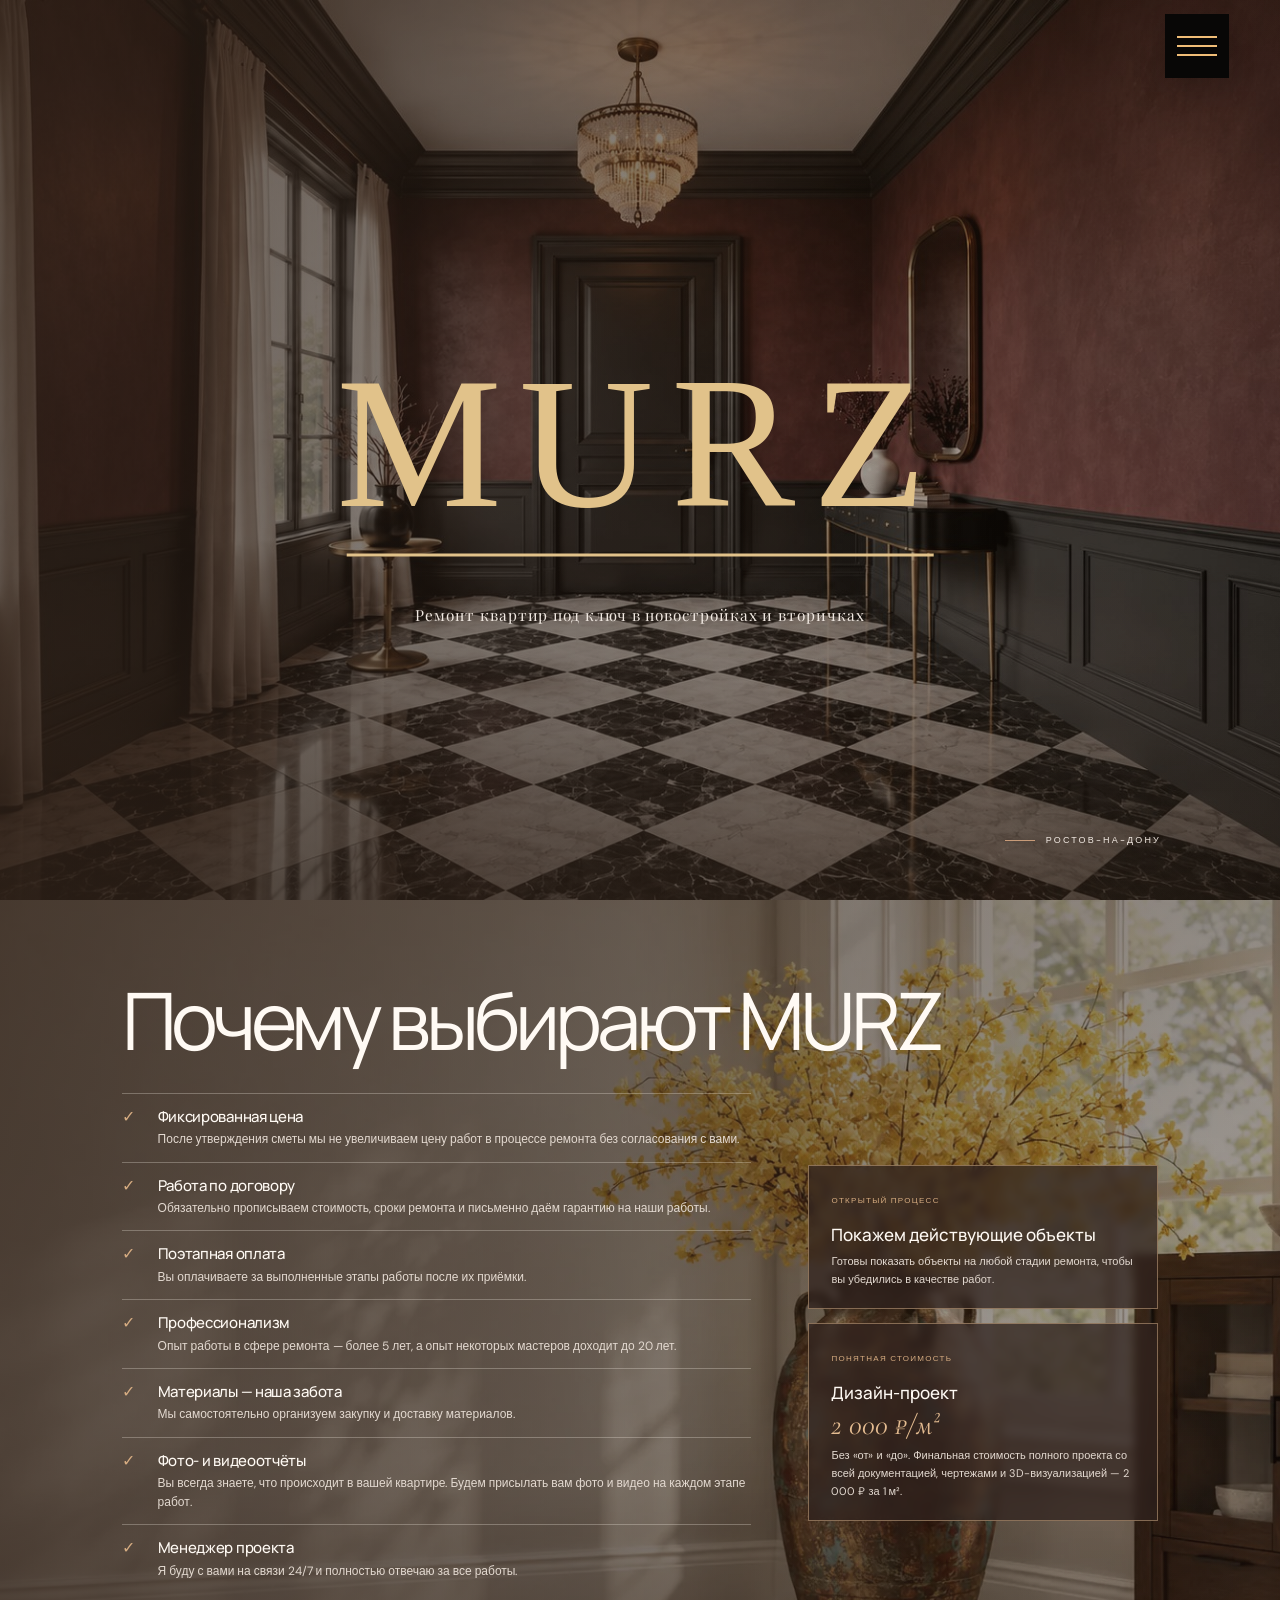
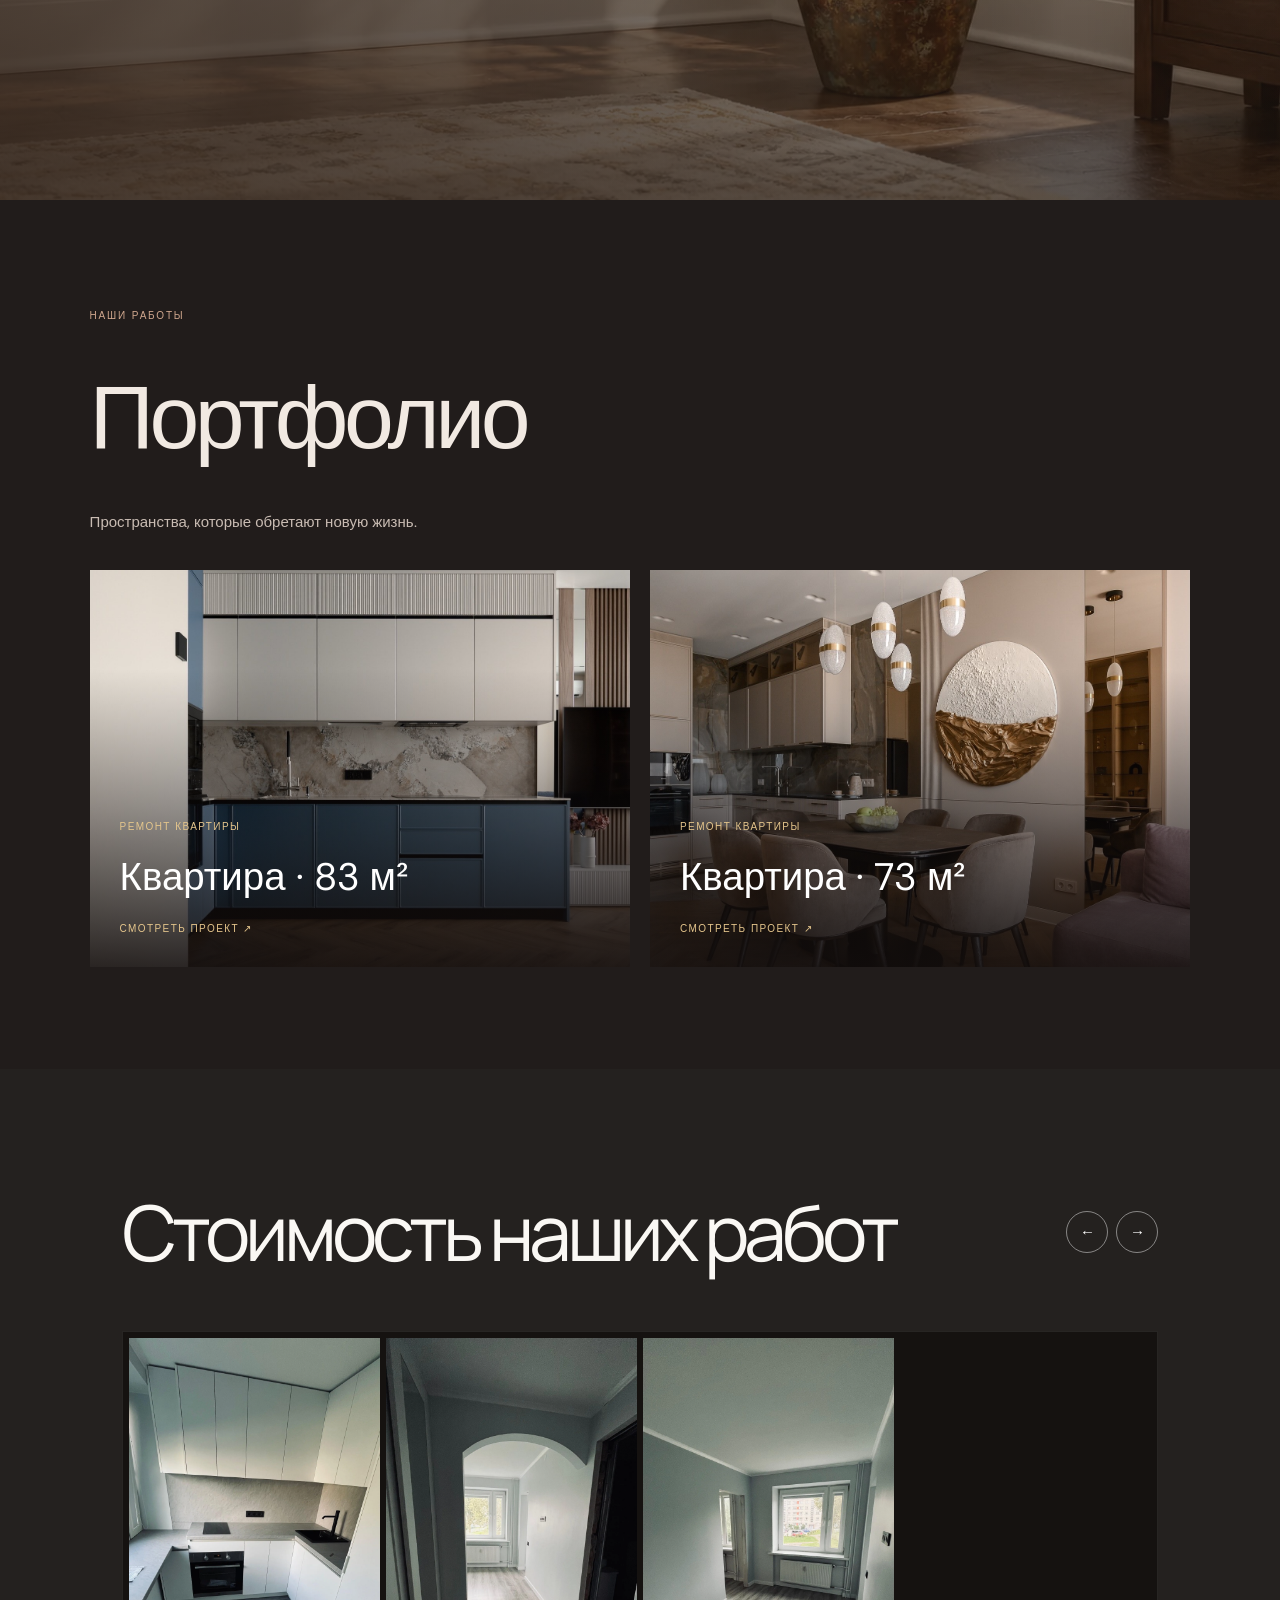
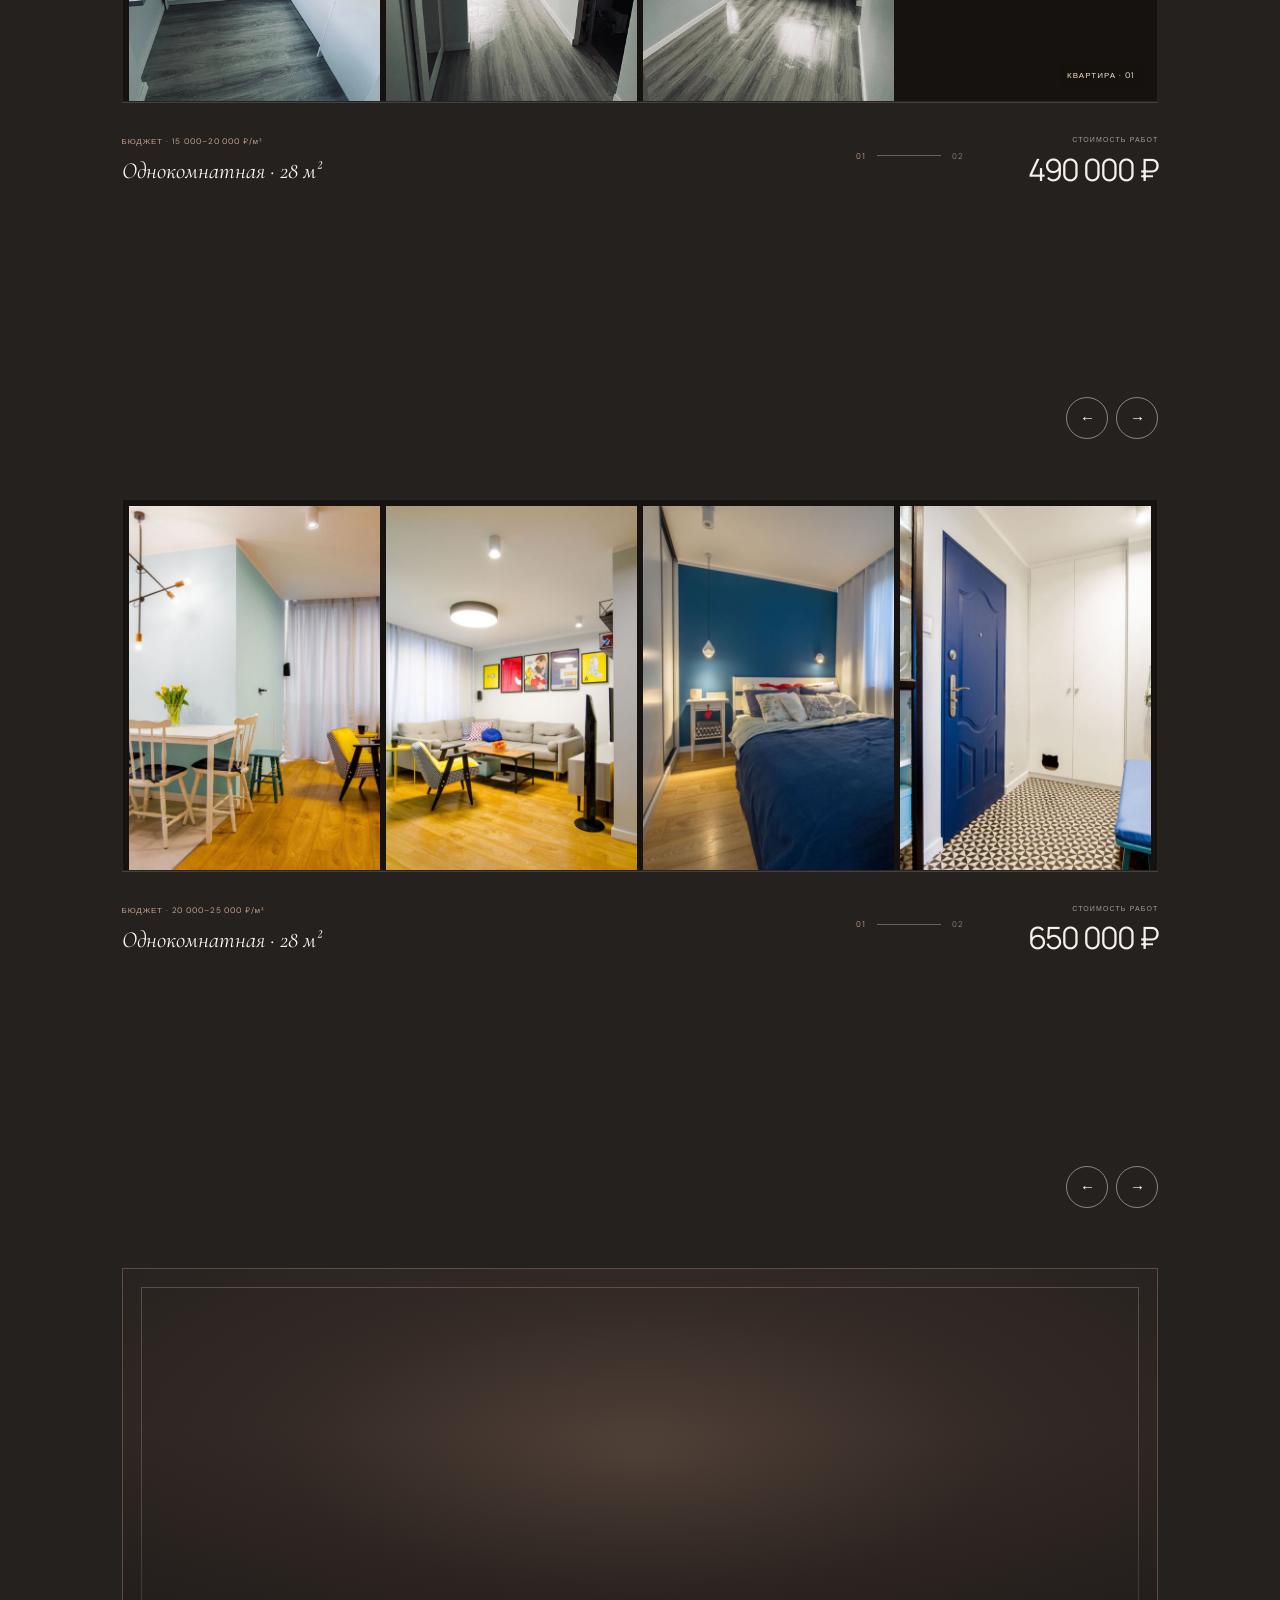
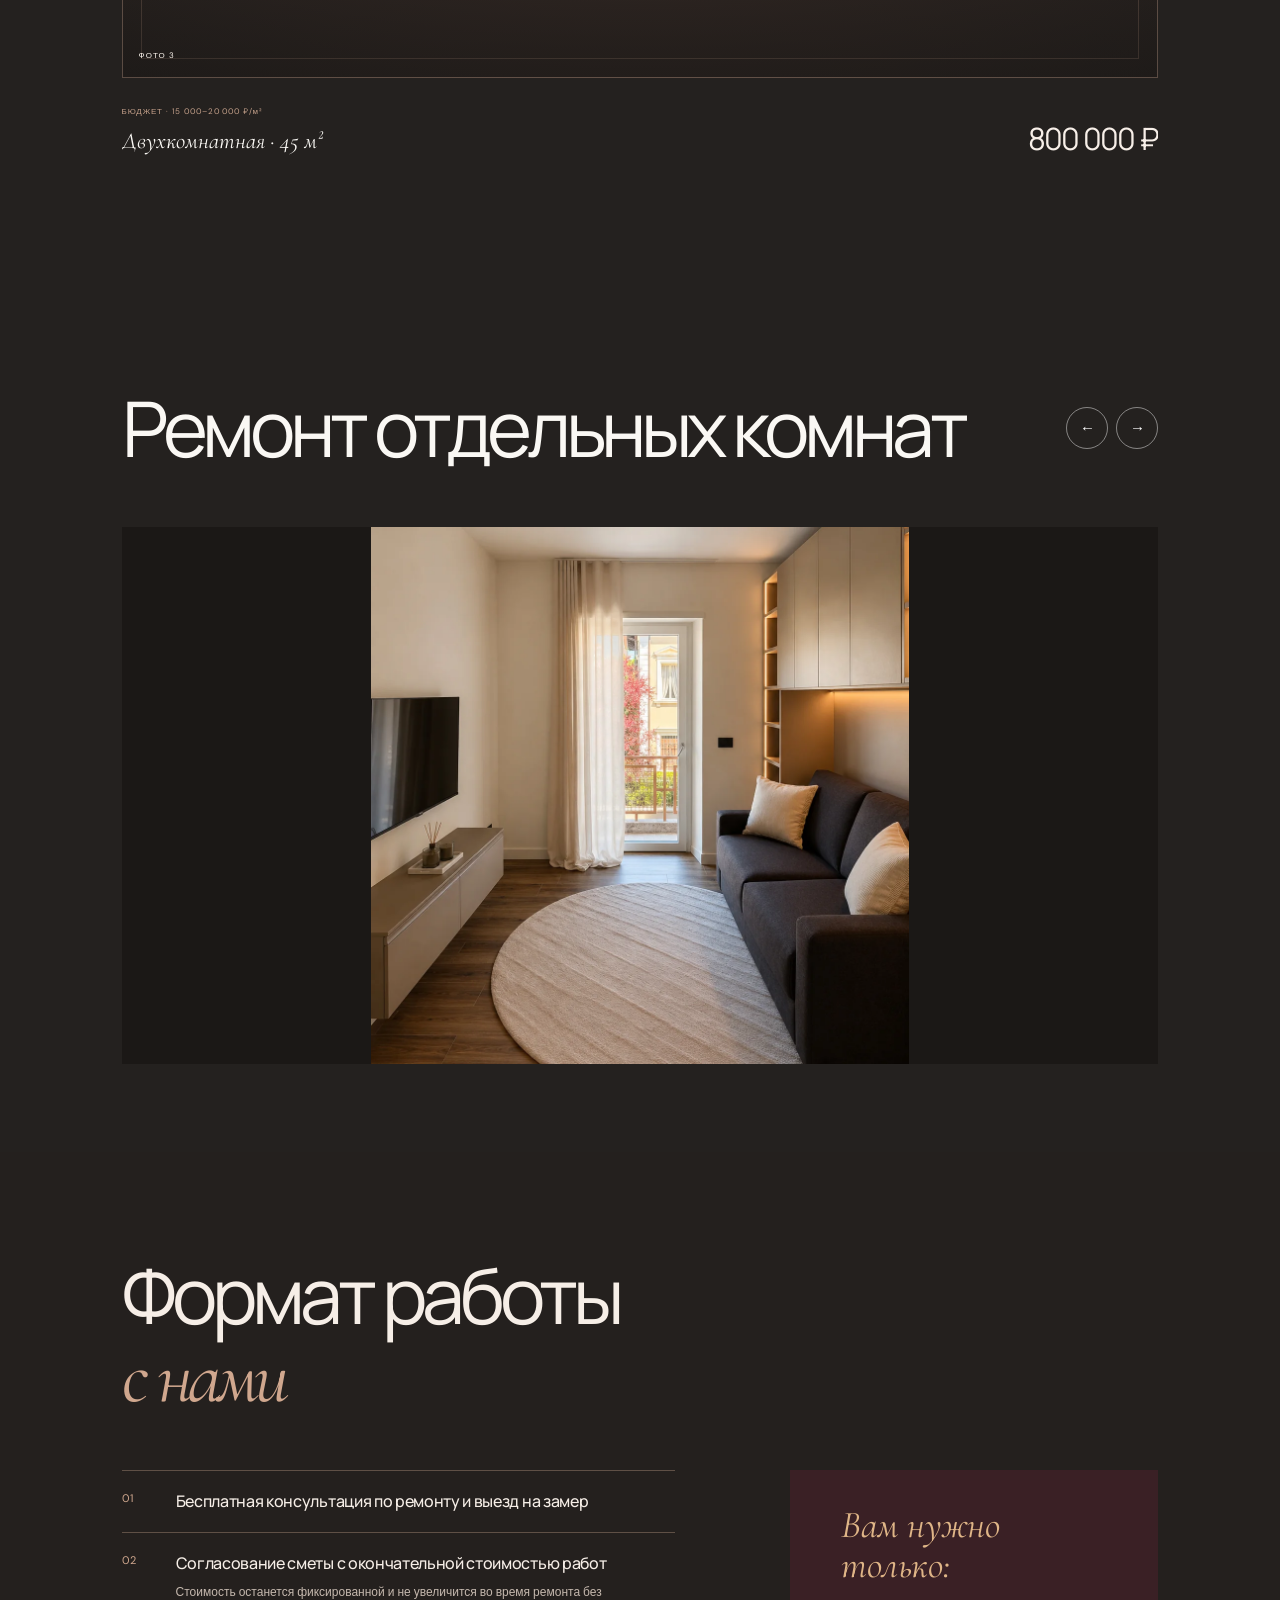
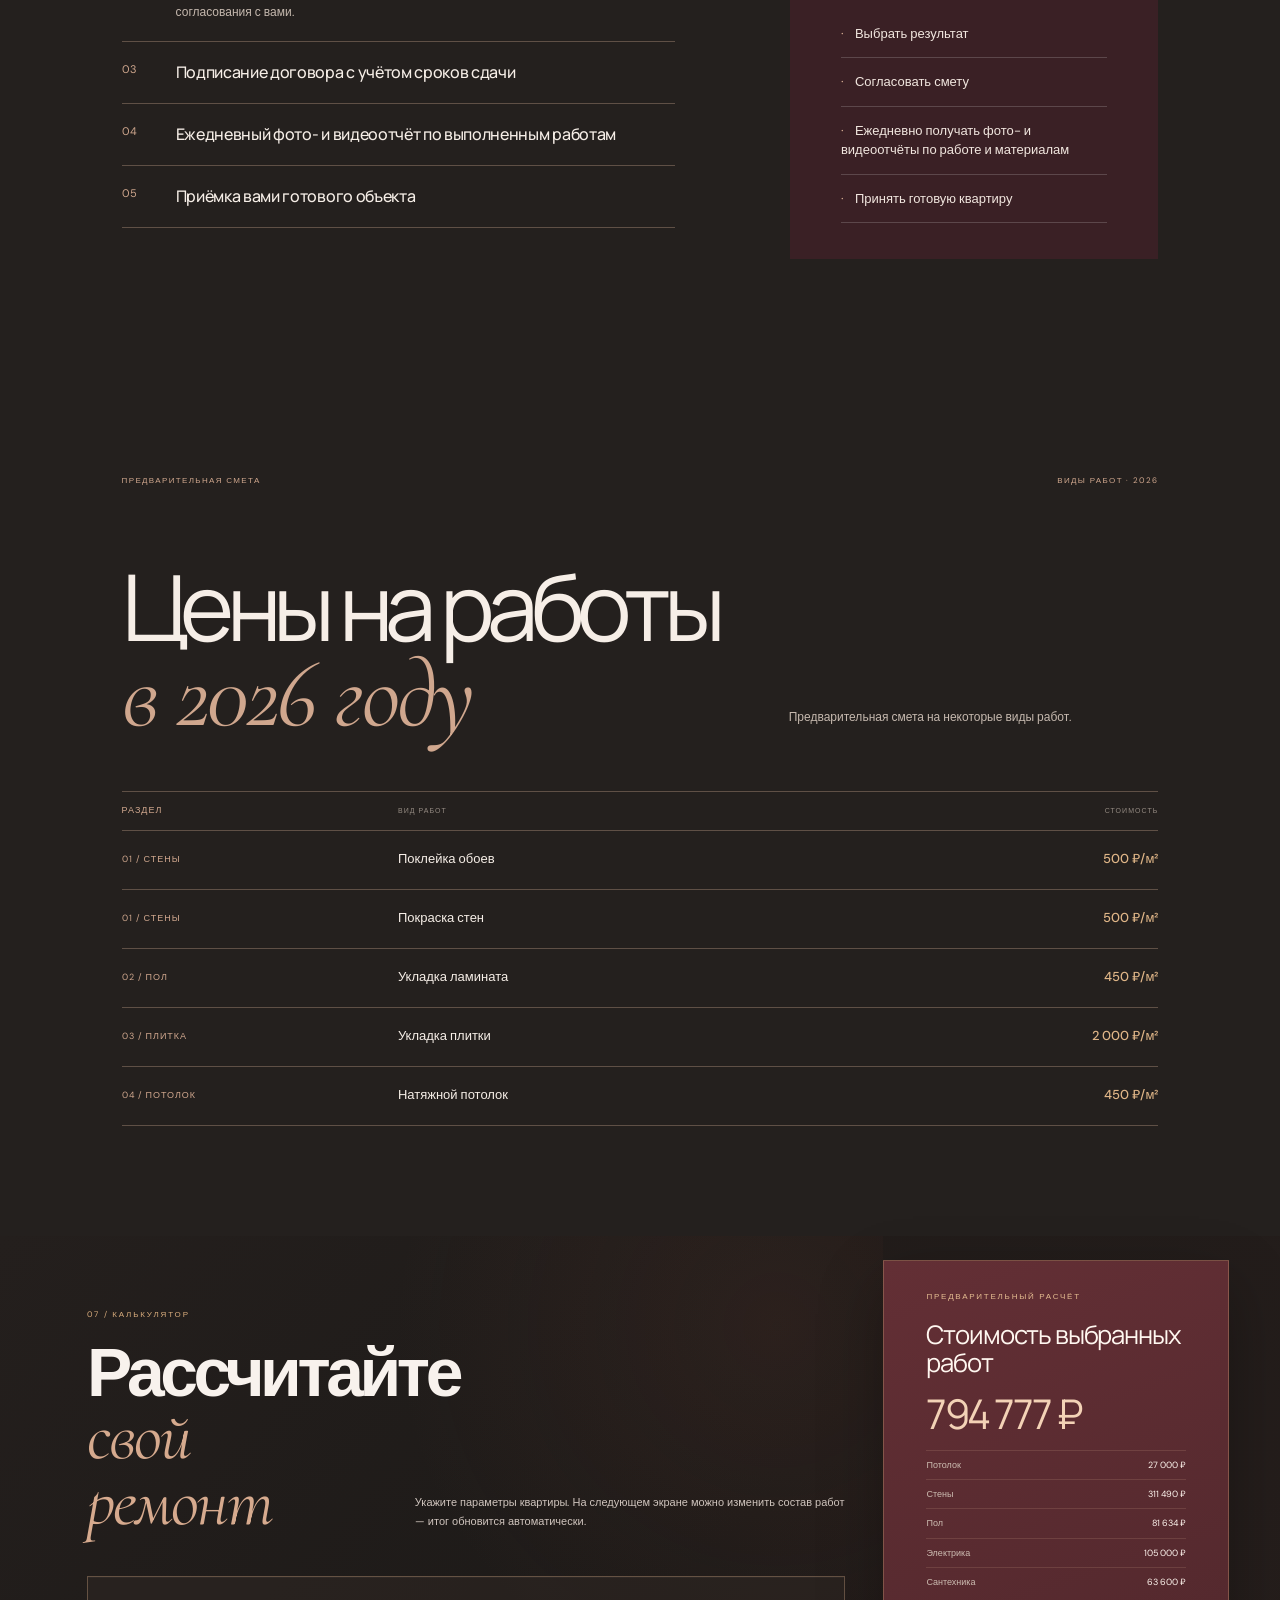
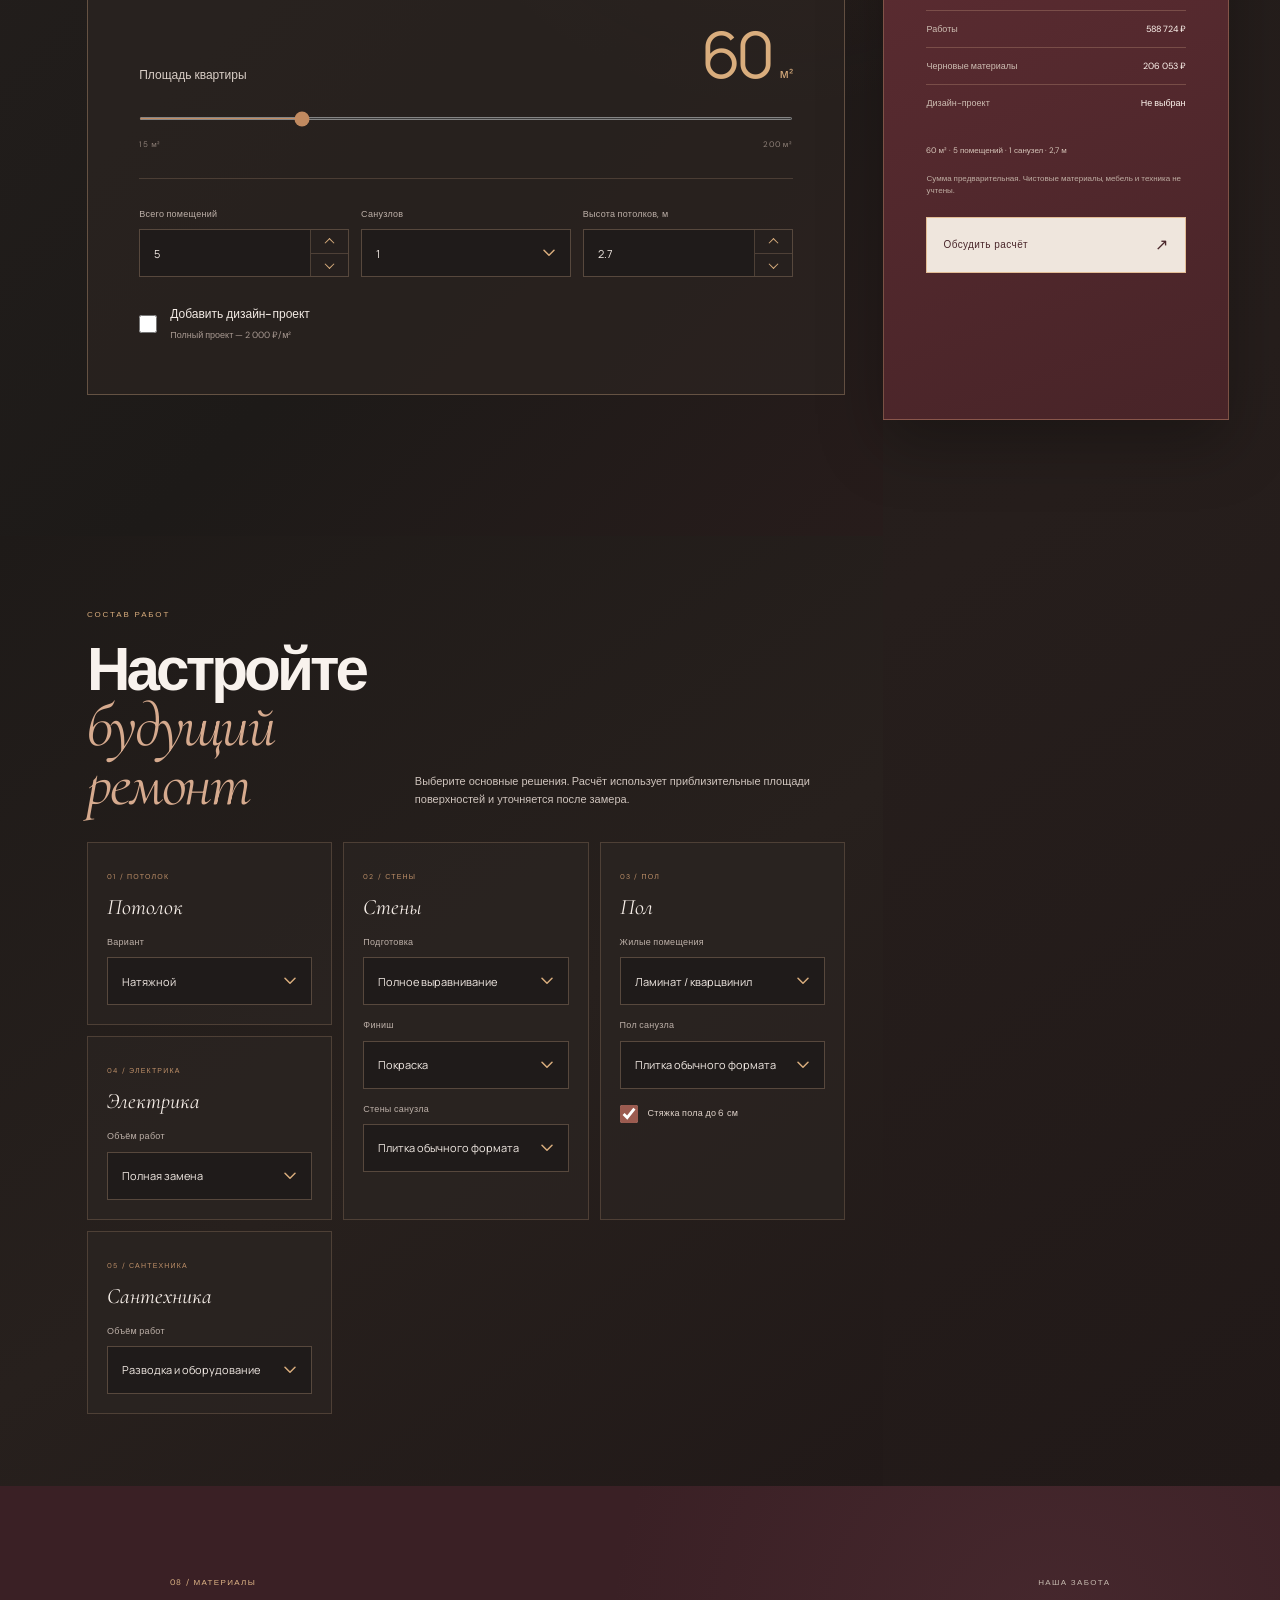
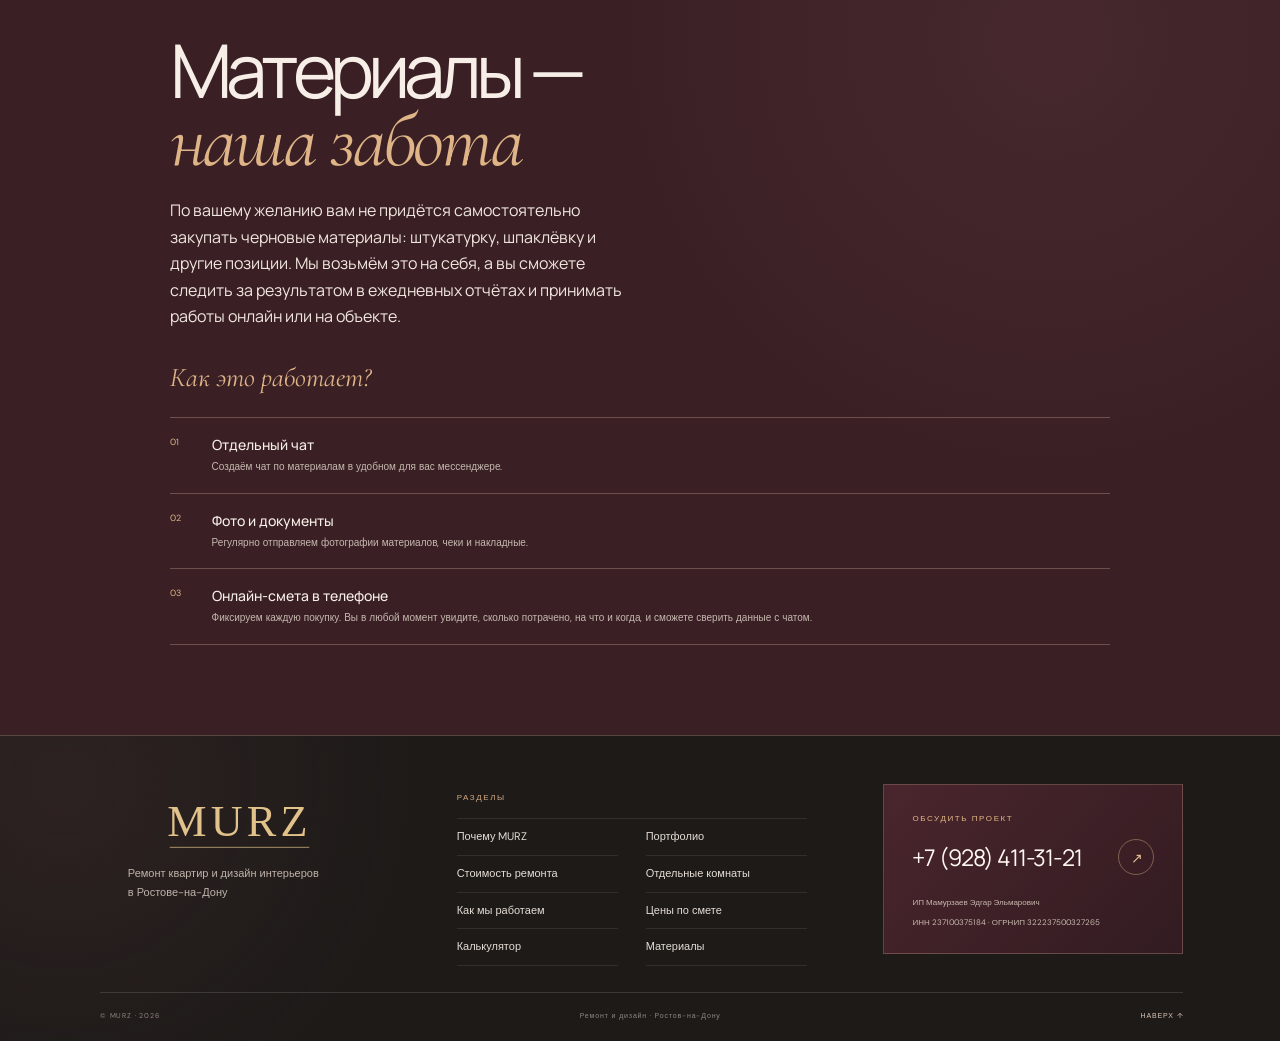
==== index.html @ 4e9549f1 "Add 73 square meter project gallery" ====
<!doctype html>
<html lang="ru">
<head>
  <meta charset="utf-8">
  <meta name="viewport" content="width=device-width, initial-scale=1">
  <meta name="theme-color" content="#201d1c">
  <meta name="description" content="MURZ — ремонт квартир и дизайн интерьеров в Ростове-на-Дону. Прозрачная смета, ремонт под ключ и дизайн-проект по фиксированной цене.">
  <title>MURZ — ремонт и дизайн в Ростове-на-Дону</title>
  <link rel="icon" type="image/svg+xml" href="images/favicon.svg">
  <link rel="stylesheet" href="fonts/fonts.css?v=20261030-1">
  <link rel="stylesheet" href="style.css?v=maison-version-20261117-2">
</head>
<body>
  <header class="masthead">
    <a class="brand" href="#top" aria-label="MURZ, на главную">MURZ<span>·</span></a>
    <span class="masthead-city">РОСТОВ-НА-ДОНУ</span>
    <nav class="desktop-nav" aria-label="Основное меню">
      <a href="#philosophy">Философия</a>
      <a href="#portfolio">Стоимость</a>
    </nav>
    <a class="masthead-call" href="tel:+79284113121">+7 (928) 411-31-21</a>
    <button class="menu-trigger" type="button" aria-label="Открыть меню" aria-expanded="false" aria-controls="menu-panel"><span></span><span></span><span></span></button>
  </header>

  <nav class="menu-panel" id="menu-panel" aria-label="Полное меню" inert>
    <div class="menu-panel-inner">
      <p class="eyebrow">MURZ / РЕМОНТ И ДИЗАЙН</p>
      <a href="#philosophy"><span>01</span> Почему выбирают MURZ</a>
      <a href="#projects"><span>02</span> Портфолио</a>
      <a href="#portfolio"><span>03</span> Стоимость · 1-комнатная</a>
      <a href="#portfolio-two-room"><span>03</span> Стоимость · 2-комнатная</a>
      <a href="#portfolio-rooms"><span>04</span> Ремонт отдельных комнат</a>
      <a href="#process"><span>05</span> Как проходит работа</a>
      <a href="#work-prices"><span>06</span> Цены по смете</a>
      <a href="#estimate"><span>07</span> Калькулятор стоимости</a>
      <a href="#materials"><span>08</span> Материалы — наша забота</a>
      <a class="menu-phone" href="tel:+79284113121">Обсудить проект · +7 (928) 411-31-21 <span>↗</span></a>
    </div>
  </nav>

  <main id="top">
    <section class="cover page-section" id="cover" data-page="00" aria-labelledby="cover-title">
      <div class="cover-image" role="img" aria-label="Интерьер в оттенках бордо, графита и светлого камня"></div>
      <div class="cover-overlay"></div>
      <div class="cover-content">
        <h1 id="cover-title" class="cover-logo"><img src="images/murz-logo.svg?v=20261030-2" alt="MURZ"></h1>
        <p class="cover-tagline">Ремонт квартир под ключ в новостройках и вторичках</p>
      </div>
      <p class="cover-location">РОСТОВ-НА-ДОНУ</p>
    </section>


    <section class="philosophy page-section" id="philosophy" data-page="01">
      <h2>Почему выбирают MURZ</h2>
      <div class="philosophy-content">
        <div class="philosophy-benefits">
          <article><span aria-hidden="true">✓</span><div><h3>Фиксированная цена</h3><p>После утверждения сметы мы не увеличиваем цену работ в процессе ремонта без согласования с вами.</p></div></article>
          <article><span aria-hidden="true">✓</span><div><h3>Работа по договору</h3><p>Обязательно прописываем стоимость, сроки ремонта и письменно даём гарантию на наши работы.</p></div></article>
          <article><span aria-hidden="true">✓</span><div><h3>Поэтапная оплата</h3><p>Вы оплачиваете за выполненные этапы работы после их приёмки.</p></div></article>
          <article><span aria-hidden="true">✓</span><div><h3>Профессионализм</h3><p>Опыт работы в сфере ремонта — более 5 лет, а опыт некоторых мастеров доходит до 20 лет.</p></div></article>
          <article><span aria-hidden="true">✓</span><div><h3>Материалы — наша забота</h3><p>Мы самостоятельно организуем закупку и доставку материалов.</p></div></article>
          <article><span aria-hidden="true">✓</span><div><h3>Фото- и видеоотчёты</h3><p>Вы всегда знаете, что происходит в вашей квартире. Будем присылать вам фото и видео на каждом этапе работ.</p></div></article>
          <article><span aria-hidden="true">✓</span><div><h3>Менеджер проекта</h3><p>Я буду с вами на связи 24/7 и полностью отвечаю за все работы.</p></div></article>
        </div>
        <div class="philosophy-feature-list">
          <article><span>ОТКРЫТЫЙ ПРОЦЕСС</span><h3>Покажем действующие объекты</h3><p>Готовы показать объекты на любой стадии ремонта, чтобы вы убедились в качестве работ.</p></article>
          <article><span>ПОНЯТНАЯ СТОИМОСТЬ</span><h3>Дизайн-проект</h3><strong>2 000 ₽/м²</strong><p>Без «от» и «до». Финальная стоимость полного проекта со всей документацией, чертежами и 3D-визуализацией — 2 000 ₽ за 1 м².</p></article>
        </div>
      </div>
    </section>

    <section class="projects page-section" id="projects" data-project-base="images/project-83/">
      <div class="projects-heading"><span>НАШИ РАБОТЫ</span><h2>Портфолио</h2><p>Пространства, которые обретают новую жизнь.</p></div>
      <div class="project-cards"><button class="project-card" type="button" data-project="83" aria-haspopup="dialog" aria-controls="project-gallery"><img src="images/project-83/IMG_2264.JPG" alt="" loading="lazy"><span class="project-card-caption"><span>РЕМОНТ КВАРТИРЫ</span><strong>Квартира · 83 м²</strong><small>СМОТРЕТЬ ПРОЕКТ ↗</small></span></button>
      <button class="project-card" type="button" data-project="73" aria-haspopup="dialog" aria-controls="project-gallery"><img src="images/project-73/IMG_2297.JPG" alt="" loading="lazy"><span class="project-card-caption"><span>РЕМОНТ КВАРТИРЫ</span><strong>Квартира · 73 м²</strong><small>СМОТРЕТЬ ПРОЕКТ ↗</small></span></button></div>
    </section>
    <dialog class="project-dialog" id="project-gallery" aria-labelledby="project-title"><div class="project-dialog-head"><div><span>ПОРТФОЛИО MURZ</span><h2 id="project-title">Квартира · 83 м²</h2></div><button type="button" class="project-close" aria-label="Закрыть галерею">×</button></div><div class="project-grid"></div></dialog>
    <dialog class="project-lightbox" id="project-lightbox" aria-label="Просмотр фотографии"><button type="button" class="lightbox-close" aria-label="Закрыть просмотр">×</button><button type="button" class="lightbox-prev" aria-label="Предыдущее фото">←</button><img alt=""><button type="button" class="lightbox-next" aria-label="Следующее фото">→</button><span class="lightbox-counter" aria-live="polite"></span></dialog>
    <section class="portfolio page-section" id="portfolio" data-page="02">
      <div class="portfolio-heading portfolio-title"><h2>Стоимость наших работ</h2><div class="reel-tools"><button type="button" data-reel="one-room" data-step="-1" aria-label="Предыдущее фото квартиры">←</button><button type="button" data-reel="one-room" data-step="1" aria-label="Следующее фото квартиры">→</button></div></div>
      <div class="portfolio-reel one-room-gallery" id="one-room" tabindex="0" aria-label="Фотографии ремонта однокомнатной квартиры">
        <article class="portfolio-card one-room-collage-card"><div class="one-room-collage" role="img" aria-label="Коллаж помещений однокомнатной квартиры после ремонта"><img src="images/one-room-01-kitchen.webp" alt="Кухня после ремонта" width="1600" height="2844" loading="eager" fetchpriority="high" decoding="async"><img src="images/one-room-02-arch.webp" alt="Арочный проём и коридор после ремонта" width="1600" height="2844" loading="lazy" decoding="async"><img src="images/one-room-05-room.webp" alt="Жилая комната после ремонта" width="1600" height="2844" loading="lazy" decoding="async"><img src="images/one-room-06-bedroom.webp" alt="Спальня после ремонта" width="800" height="1422" loading="lazy" decoding="async"></div></article>
        <article class="portfolio-card one-room-collage-card"><div class="one-room-duo" role="img" aria-label="Прихожая и ванная комната после ремонта"><div><img src="images/one-room-03-hall.webp" alt="Прихожая после ремонта" width="1500" height="2000" loading="lazy" decoding="async"></div><div><img src="images/one-room-04-bathroom.webp" alt="Ванная комната после ремонта" width="1600" height="900" loading="lazy" decoding="async"></div></div></article>
      </div>
      <div class="portfolio-caption one-room-caption">
        <div><span>БЮДЖЕТ · 15 000–20 000 ₽/м²</span><h4>Однокомнатная · 28 м²</h4></div>
        <div class="gallery-status" aria-live="polite"><span data-reel-current="one-room">01</span><i></i><span>02</span></div>
        <div class="one-room-price"><small>СТОИМОСТЬ РАБОТ</small><strong>490 000 ₽</strong></div>
      </div>
    </section>

    <section class="portfolio page-section" id="portfolio-one-room-premium" aria-label="Второй вариант однокомнатной квартиры">
      <div class="portfolio-heading portfolio-title portfolio-controls"><div class="reel-tools"><button type="button" data-reel="one-room-premium" data-step="-1" aria-label="Предыдущее фото второй квартиры">←</button><button type="button" data-reel="one-room-premium" data-step="1" aria-label="Следующее фото второй квартиры">→</button></div></div>
      <div class="portfolio-reel one-room-gallery" id="one-room-premium" tabindex="0" aria-label="Фотографии второго варианта однокомнатной квартиры">
        <article class="portfolio-card"><div class="one-room-collage"><img src="images/gf-4CGW-MGQd-cYcm_aranzacja-kawalerki-17-j.jpg" alt="Обеденная зона" loading="lazy"><img src="images/gf-8KtM-4mXh-QAnU_metamorfoza-kawalerki-zdjecia-po-remoncie-17-j.jpg" alt="Гостиная" loading="lazy"><img src="images/gf-8Pcc-j1H2-i1Qb_sypialnia-w-kawalerce-17-j.jpg" alt="Спальня" loading="lazy"><img src="images/gf-DZQt-jGPC-B99W_kawalerka-przedpokoj-17-j.jpg" alt="Прихожая" loading="lazy"></div></article>
        <article class="portfolio-card"><div class="one-room-collage premium-collage"><img src="images/gf-rVoX-WhiD-4uWN_wyremontowa-lazienka-w-kawalerce-17-j.jpg" alt="Санузел" loading="lazy"><img src="images/gf-mC4i-D9UM-pbRK_lazienka-w-kawalerce-17-j.jpg" alt="Душевая" loading="lazy"><img src="images/gf-N1Dq-HR7r-ZzNR_kawalerka-po-remoncie-17-j.jpg" alt="Общий вид гостиной" loading="lazy"></div></article>
      </div>
      <div class="portfolio-caption one-room-caption"><div><span>БЮДЖЕТ · 20 000–25 000 ₽/м²</span><h4>Однокомнатная · 28 м²</h4></div><div class="gallery-status" aria-live="polite"><span data-reel-current="one-room-premium">01</span><i></i><span>02</span></div><div class="one-room-price"><small>СТОИМОСТЬ РАБОТ</small><strong>650 000 ₽</strong></div></div>
    </section>

    <section class="portfolio page-section" id="portfolio-two-room" data-page="03">
      <div class="portfolio-heading portfolio-title portfolio-controls"><div class="reel-tools"><button type="button" data-reel="two-room" data-step="-1" aria-label="Предыдущий вариант">←</button><button type="button" data-reel="two-room" data-step="1" aria-label="Следующий вариант">→</button></div></div>
      <div class="portfolio-reel" id="two-room" tabindex="0" aria-label="Варианты стоимости ремонта двухкомнатной квартиры">
        <article class="portfolio-card"><div class="portfolio-photo portfolio-placeholder" role="img" aria-label="Фото 3"><span>Фото 3</span></div><div class="portfolio-caption"><div><span>БЮДЖЕТ · 15 000–20 000 ₽/м²</span><h4>Двухкомнатная · 45 м²</h4></div><strong>800 000 ₽</strong></div></article>
        <article class="portfolio-card"><div class="portfolio-photo portfolio-placeholder" role="img" aria-label="Фото 4"><span>Фото 4</span></div><div class="portfolio-caption"><div><span>БЮДЖЕТ · 20 000–25 000 ₽/м²</span><h4>Двухкомнатная · 45 м²</h4></div><strong>1 000 000 ₽</strong></div></article>
      </div>
    </section>

    <section class="portfolio page-section" id="portfolio-rooms" data-page="04">
      <div class="portfolio-heading portfolio-title"><h2>Ремонт отдельных комнат</h2><div class="reel-tools"><button type="button" data-reel="separate-rooms" data-step="-1" aria-label="Предыдущее помещение">←</button><button type="button" data-reel="separate-rooms" data-step="1" aria-label="Следующее помещение">→</button></div></div>
      <div class="portfolio-reel" id="separate-rooms" tabindex="0" aria-label="Варианты ремонта отдельных помещений">
        <article class="portfolio-card"><div class="portfolio-photo"><img src="images/room-gallery-01.webp" alt="Современная гостиная с мягким диваном" width="1086" height="1086" loading="lazy" decoding="async"></div></article>
        <article class="portfolio-card"><div class="portfolio-photo"><img src="images/room-gallery-02.webp" alt="Светлая спальня в зелёных оттенках" width="1024" height="1024" loading="lazy" decoding="async"></div></article>
        <article class="portfolio-card"><div class="portfolio-photo"><img src="images/room-gallery-03.webp" alt="Современная кухня с деревянными фасадами" width="1086" height="1086" loading="lazy" decoding="async"></div></article>
        <article class="portfolio-card"><div class="portfolio-photo"><img src="images/room-gallery-04.webp" alt="Спальня с синей кроватью" width="1086" height="1086" loading="lazy" decoding="async"></div></article>
        <article class="portfolio-card"><div class="portfolio-photo"><img src="images/room-gallery-05.webp" alt="Спальня со встроенным шкафом" width="1086" height="1086" loading="lazy" decoding="async"></div></article>
        <article class="portfolio-card"><div class="portfolio-photo"><img src="images/room-gallery-06.webp" alt="Компактная гостиная с диваном" width="1086" height="1448" loading="lazy" decoding="async"></div></article>
        <article class="portfolio-card"><div class="portfolio-photo"><img src="images/room-gallery-07.webp" alt="Современный санузел в коричневых оттенках" width="1086" height="1448" loading="lazy" decoding="async"></div></article>
        <article class="portfolio-card"><div class="portfolio-photo"><img src="images/room-gallery-08.webp" alt="Светлая спальня с окном" width="1086" height="1448" loading="lazy" decoding="async"></div></article>
        <article class="portfolio-card"><div class="portfolio-photo"><img src="images/room-gallery-09.webp" alt="Спальня в спокойных бежевых оттенках" width="1086" height="1449" loading="lazy" decoding="async"></div></article>
        <article class="portfolio-card"><div class="portfolio-photo"><img src="images/room-gallery-10.webp" alt="Ванная комната с душевой зоной" width="1086" height="1448" loading="lazy" decoding="async"></div></article>
        <article class="portfolio-card"><div class="portfolio-photo"><img src="images/room-gallery-11.webp" alt="Ванная комната с душем и полотенцесушителем" width="1086" height="1448" loading="lazy" decoding="async"></div></article>
        <article class="portfolio-card"><div class="portfolio-photo"><img src="images/room-gallery-12.webp" alt="Ванная комната с подсвеченным зеркалом" width="1122" height="1402" loading="lazy" decoding="async"></div></article>
      </div>
    </section>

    <div class="calculator-flow">
      <div class="calculator-panels">
    <section class="compact-calc calc-space page-section" id="estimate" data-page="07" aria-labelledby="calc-space-title">
      <div class="calc-heading">
        <p class="calc-kicker">07 / КАЛЬКУЛЯТОР</p>
        <h2 id="calc-space-title">Рассчитайте<br><em>свой ремонт</em></h2>
        <p>Укажите параметры квартиры. На следующем экране можно изменить состав работ — итог обновится автоматически.</p>
      </div>
      <div class="compact-calc-layout">
        <div class="calc-parameters">
          <div class="calc-area-control">
            <div class="calc-area-head"><label for="calc-area">Площадь квартиры</label><div><output id="calc-area-output" for="calc-area">60</output><span>м²</span></div></div>
            <input id="calc-area" type="range" min="15" max="200" step="1" value="60">
            <div class="calc-range-labels"><span>15 м²</span><span>200 м²</span></div>
          </div>
          <div class="calc-field-grid">
            <div class="calc-field"><label for="calc-rooms">Всего помещений</label><div class="calc-number-control"><input id="calc-rooms" type="number" min="3" max="15" step="1" value="5" inputmode="numeric"><span class="calc-number-buttons"><button class="calc-step-button" type="button" data-step-target="calc-rooms" data-step="up" aria-label="Увеличить количество помещений"></button><button class="calc-step-button" type="button" data-step-target="calc-rooms" data-step="down" aria-label="Уменьшить количество помещений"></button></span></div></div>
            <label><span>Санузлов</span><select id="calc-bathrooms"><option value="0">0</option><option value="1" selected>1</option><option value="2">2</option></select></label>
            <div class="calc-field"><label for="calc-height">Высота потолков, м</label><div class="calc-number-control"><input id="calc-height" type="number" min="2.3" max="3.7" step="0.1" value="2.7" inputmode="decimal"><span class="calc-number-buttons"><button class="calc-step-button" type="button" data-step-target="calc-height" data-step="up" aria-label="Увеличить высоту потолков"></button><button class="calc-step-button" type="button" data-step-target="calc-height" data-step="down" aria-label="Уменьшить высоту потолков"></button></span></div></div>
          </div>
          <label class="calc-design-toggle"><input id="calc-design" type="checkbox"><span><strong>Добавить дизайн-проект</strong><small>Полный проект — 2 000 ₽/м²</small></span></label>
        </div>
      </div>
    </section>

    <section class="compact-calc calc-options page-section" id="estimate-options" data-page="07.2" aria-labelledby="calc-options-title">
      <div class="calc-heading calc-options-heading">
        <p class="calc-kicker">СОСТАВ РАБОТ</p>
        <h2 id="calc-options-title">Настройте<br><em>будущий ремонт</em></h2>
        <p>Выберите основные решения. Расчёт использует приблизительные площади поверхностей и уточняется после замера.</p>
      </div>
      <div class="compact-calc-layout calc-options-layout">
        <div class="calc-option-grid">
          <article class="calc-option-card"><span>01 / ПОТОЛОК</span><h3>Потолок</h3><label>Вариант<select id="calc-ceiling"><option value="stretch" selected>Натяжной</option><option value="painted">Гипсокартон под покраску</option><option value="none">Без работ</option></select></label></article>
          <article class="calc-option-card"><span>02 / СТЕНЫ</span><h3>Стены</h3><label>Подготовка<select id="calc-wall-level"><option value="full" selected>Полное выравнивание</option><option value="local">Локальное выравнивание</option><option value="none">Не требуется</option></select></label><label>Финиш<select id="calc-wall-finish"><option value="paint" selected>Покраска</option><option value="wallpaper">Обои</option><option value="paintable">Обои под покраску</option><option value="none">Без отделки</option></select></label><label>Стены санузла<select id="calc-wall-tile"><option value="standard" selected>Плитка обычного формата</option><option value="large">Крупный формат</option><option value="none">Без плитки</option></select></label></article>
          <article class="calc-option-card"><span>03 / ПОЛ</span><h3>Пол</h3><label>Жилые помещения<select id="calc-floor-finish"><option value="laminate" selected>Ламинат / кварцвинил</option><option value="vinyl">Клеевая плитка ПВХ</option><option value="parquet">Паркетная доска</option><option value="none">Без покрытия</option></select></label><label>Пол санузла<select id="calc-floor-tile"><option value="standard" selected>Плитка обычного формата</option><option value="large">Крупный формат</option><option value="none">Без плитки</option></select></label><label class="calc-card-check"><input id="calc-screed" type="checkbox" checked><span>Стяжка пола до 6 см</span></label></article>
          <article class="calc-option-card"><span>04 / ЭЛЕКТРИКА</span><h3>Электрика</h3><label>Объём работ<select id="calc-electric"><option value="partial">Частичные изменения</option><option value="expanded">Расширение сети</option><option value="new" selected>Полная замена</option><option value="none">Без работ</option></select></label></article>
          <article class="calc-option-card"><span>05 / САНТЕХНИКА</span><h3>Сантехника</h3><label>Объём работ<select id="calc-plumbing"><option value="both" selected>Разводка и оборудование</option><option value="pipes">Только разводка</option><option value="equipment">Только оборудование</option><option value="none">Без работ</option></select></label></article>
        </div>
        <aside class="calc-result-card calc-result-detailed calc-mobile-summary" id="calc-mobile-summary" aria-live="polite">
          <span class="calc-result-eyebrow">ПРЕДВАРИТЕЛЬНЫЙ РАСЧЁТ</span>
          <h3>Стоимость выбранных работ</h3>
          <strong class="calc-result-total" data-calc-total>—</strong>
          <dl class="calc-breakdown" data-calc-breakdown></dl>
          <dl class="calc-result-rows">
            <div><dt>Работы</dt><dd data-calc-work>—</dd></div>
            <div><dt>Черновые материалы</dt><dd data-calc-materials>—</dd></div>
            <div><dt>Дизайн-проект</dt><dd data-calc-design-price>—</dd></div>
          </dl>
          <p data-calc-summary>60 м² · 5 помещений · 1 санузел</p>
          <p class="calc-disclaimer">Сумма предварительная. Чистовые материалы, мебель и техника не учтены.</p>
          <a class="calc-discuss-link" href="tel:+79284113121">Обсудить расчёт <span aria-hidden="true">↗</span></a>
        </aside>
      </div>
    </section>
      </div>

      <aside class="calc-result-card calc-result-detailed calc-desktop-summary" aria-live="polite">
        <span class="calc-result-eyebrow">ПРЕДВАРИТЕЛЬНЫЙ РАСЧЁТ</span>
        <h3>Стоимость выбранных работ</h3>
        <strong class="calc-result-total" data-calc-total>—</strong>
        <dl class="calc-breakdown" data-calc-breakdown></dl>
        <dl class="calc-result-rows">
          <div><dt>Работы</dt><dd data-calc-work>—</dd></div>
          <div><dt>Черновые материалы</dt><dd data-calc-materials>—</dd></div>
          <div><dt>Дизайн-проект</dt><dd data-calc-design-price>—</dd></div>
        </dl>
        <p data-calc-summary>60 м² · 5 помещений · 1 санузел</p>
        <p class="calc-disclaimer">Сумма предварительная. Чистовые материалы, мебель и техника не учтены.</p>
        <a class="calc-discuss-link" href="tel:+79284113121">Обсудить расчёт <span aria-hidden="true">↗</span></a>
      </aside>

      <button class="calc-mobile-bar" type="button" aria-controls="calc-mobile-summary" aria-hidden="true">
        <span>Предварительная стоимость</span>
        <strong data-calc-total>—</strong>
        <span class="calc-mobile-bar-arrow" aria-hidden="true">↑</span>
      </button>
    </div>

    <section class="process page-section" id="process" data-page="05">
      <div class="process-heading"><h2>Формат работы<br><em>с нами</em></h2></div>
      <div class="process-layout">
        <ol class="process-list">
          <li><span>01</span><div><h3>Бесплатная консультация по ремонту и выезд на замер</h3></div></li>
          <li><span>02</span><div><h3>Согласование сметы с окончательной стоимостью работ</h3><p>Стоимость останется фиксированной и не увеличится во время ремонта без согласования с вами.</p></div></li>
          <li><span>03</span><div><h3>Подписание договора с учётом сроков сдачи</h3></div></li>
          <li><span>04</span><div><h3>Ежедневный фото- и видеоотчёт по выполненным работам</h3></div></li>
          <li><span>05</span><div><h3>Приёмка вами готового объекта</h3></div></li>
        </ol>
        <aside class="client-side"><h3>Вам нужно только:</h3><ul><li>Выбрать результат</li><li>Согласовать смету</li><li>Ежедневно получать фото- и видеоотчёты по работе и материалам</li><li>Принять готовую квартиру</li></ul></aside>
      </div>
    </section>

    <section class="work-prices page-section" id="work-prices" data-page="06">
      <div class="section-meta"><span>ПРЕДВАРИТЕЛЬНАЯ СМЕТА</span><span>ВИДЫ РАБОТ · 2026</span></div>
      <div class="section-title-row"><h2>Цены на работы<br><em>в 2026 году</em></h2><p>Предварительная смета на некоторые виды работ.</p></div>
      <div class="rate-table">
        <div class="rate-row rate-head"><span>РАЗДЕЛ</span><span>ВИД РАБОТ</span><span>СТОИМОСТЬ</span></div>
        <div class="rate-row"><span>01 / СТЕНЫ</span><span>Поклейка обоев</span><strong>500 ₽/м²</strong></div>
        <div class="rate-row"><span>01 / СТЕНЫ</span><span>Покраска стен</span><strong>500 ₽/м²</strong></div>
        <div class="rate-row"><span>02 / ПОЛ</span><span>Укладка ламината</span><strong>450 ₽/м²</strong></div>
        <div class="rate-row"><span>03 / ПЛИТКА</span><span>Укладка плитки</span><strong>2 000 ₽/м²</strong></div>
        <div class="rate-row"><span>04 / ПОТОЛОК</span><span>Натяжной потолок</span><strong>450 ₽/м²</strong></div>
      </div>
    </section>

    <section class="materials page-section" id="materials" data-page="08">
      <div class="materials-content">
        <div class="section-meta section-meta-dark"><span>08 / МАТЕРИАЛЫ</span><span>НАША ЗАБОТА</span></div>
        <h2>Материалы —<br><em>наша забота</em></h2>
        <p class="lead">По вашему желанию вам не придётся самостоятельно закупать черновые материалы: штукатурку, шпаклёвку и другие позиции. Мы возьмём это на себя, а вы сможете следить за результатом в ежедневных отчётах и принимать работы онлайн или на объекте.</p>
        <h3 class="materials-how-title">Как это работает?</h3>
        <div class="material-steps">
          <article><span>01</span><div><h3>Отдельный чат</h3><p>Создаём чат по материалам в удобном для вас мессенджере.</p></div></article>
          <article><span>02</span><div><h3>Фото и документы</h3><p>Регулярно отправляем фотографии материалов, чеки и накладные.</p></div></article>
          <article><span>03</span><div><h3>Онлайн-смета в телефоне</h3><p>Фиксируем каждую покупку. Вы в любой момент увидите, сколько потрачено, на что и когда, и сможете сверить данные с чатом.</p></div></article>
        </div>
      </div>
    </section>

  </main>

  <footer class="footer">
    <div class="footer-brand-block">
      <a class="footer-logo" href="#top" aria-label="MURZ, вернуться в начало"><img src="images/murz-logo-footer.svg?v=20261030-2" alt="MURZ"></a>
      <p>Ремонт квартир и дизайн интерьеров<br>в Ростове-на-Дону</p>
    </div>
    <nav class="footer-nav" aria-label="Навигация в подвале">
      <span class="footer-heading">РАЗДЕЛЫ</span>
      <div class="footer-links">
        <a href="#philosophy">Почему MURZ</a>
        <a href="#projects">Портфолио</a><a href="#portfolio">Стоимость ремонта</a>
        <a href="#portfolio-rooms">Отдельные комнаты</a>
        <a href="#process">Как мы работаем</a>
        <a href="#work-prices">Цены по смете</a>
        <a href="#estimate">Калькулятор</a>
        <a href="#materials">Материалы</a>
      </div>
    </nav>
    <div class="footer-contact">
      <span class="footer-heading">ОБСУДИТЬ ПРОЕКТ</span>
      <a class="footer-phone" href="tel:+79284113121">+7 (928) 411-31-21</a>
      <span>ИП Мамурзаев Эдгар Эльмарович</span>
      <span>ИНН 237100375184 · ОГРНИП 322237500327265</span>
    </div>
    <div class="footer-bottom"><span>© MURZ · 2026</span><span>Ремонт и дизайн · Ростов-на-Дону</span><a href="#top">НАВЕРХ ↑</a></div>
  </footer>
  <script src="site.js?v=maison-version-20261117-3" defer></script>
</body>
</html>
---- fonts/fonts.css ----
@font-face {

  font-family: 'Cormorant Garamond';
  font-style: italic;
  font-weight: 400;
  font-display: swap;
  src: url(./cormorant-garamond-cyrillic-ext.woff2) format('woff2');
  unicode-range: U+0460-052F, U+1C80-1C8A, U+20B4, U+2DE0-2DFF, U+A640-A69F, U+FE2E-FE2F;

}

@font-face {

  font-family: 'Cormorant Garamond';
  font-style: italic;
  font-weight: 400;
  font-display: swap;
  src: url(./cormorant-garamond-cyrillic.woff2) format('woff2');
  unicode-range: U+0301, U+0400-045F, U+0490-0491, U+04B0-04B1, U+2116;

}

@font-face {

  font-family: 'Cormorant Garamond';
  font-style: italic;
  font-weight: 400;
  font-display: swap;
  src: url(./cormorant-garamond-latin-ext.woff2) format('woff2');
  unicode-range: U+0100-02BA, U+02BD-02C5, U+02C7-02CC, U+02CE-02D7, U+02DD-02FF, U+0304, U+0308, U+0329, U+1D00-1DBF, U+1E00-1E9F, U+1EF2-1EFF, U+2020, U+20A0-20AB, U+20AD-20C4, U+2113, U+2C60-2C7F, U+A720-A7FF;

}

@font-face {

  font-family: 'Cormorant Garamond';
  font-style: italic;
  font-weight: 400;
  font-display: swap;
  src: url(./cormorant-garamond-latin.woff2) format('woff2');
  unicode-range: U+0000-00FF, U+0131, U+0152-0153, U+02BB-02BC, U+02C6, U+02DA, U+02DC, U+0304, U+0308, U+0329, U+2000-206F, U+20AC, U+2122, U+2191, U+2193, U+2212, U+2215, U+FEFF, U+FFFD;

}

@font-face {

  font-family: 'DM Sans';
  font-style: normal;
  font-weight: 400;
  font-display: swap;
  src: url(./dm-sans-latin-ext.woff2) format('woff2');
  unicode-range: U+0100-02BA, U+02BD-02C5, U+02C7-02CC, U+02CE-02D7, U+02DD-02FF, U+0304, U+0308, U+0329, U+1D00-1DBF, U+1E00-1E9F, U+1EF2-1EFF, U+2020, U+20A0-20AB, U+20AD-20C4, U+2113, U+2C60-2C7F, U+A720-A7FF;

}

@font-face {

  font-family: 'DM Sans';
  font-style: normal;
  font-weight: 400;
  font-display: swap;
  src: url(./dm-sans-latin.woff2) format('woff2');
  unicode-range: U+0000-00FF, U+0131, U+0152-0153, U+02BB-02BC, U+02C6, U+02DA, U+02DC, U+0304, U+0308, U+0329, U+2000-206F, U+20AC, U+2122, U+2191, U+2193, U+2212, U+2215, U+FEFF, U+FFFD;

}

@font-face {

  font-family: 'DM Sans';
  font-style: normal;
  font-weight: 500;
  font-display: swap;
  src: url(./dm-sans-latin-ext.woff2) format('woff2');
  unicode-range: U+0100-02BA, U+02BD-02C5, U+02C7-02CC, U+02CE-02D7, U+02DD-02FF, U+0304, U+0308, U+0329, U+1D00-1DBF, U+1E00-1E9F, U+1EF2-1EFF, U+2020, U+20A0-20AB, U+20AD-20C4, U+2113, U+2C60-2C7F, U+A720-A7FF;

}

@font-face {

  font-family: 'DM Sans';
  font-style: normal;
  font-weight: 500;
  font-display: swap;
  src: url(./dm-sans-latin.woff2) format('woff2');
  unicode-range: U+0000-00FF, U+0131, U+0152-0153, U+02BB-02BC, U+02C6, U+02DA, U+02DC, U+0304, U+0308, U+0329, U+2000-206F, U+20AC, U+2122, U+2191, U+2193, U+2212, U+2215, U+FEFF, U+FFFD;

}

@font-face {

  font-family: 'DM Sans';
  font-style: normal;
  font-weight: 600;
  font-display: swap;
  src: url(./dm-sans-latin-ext.woff2) format('woff2');
  unicode-range: U+0100-02BA, U+02BD-02C5, U+02C7-02CC, U+02CE-02D7, U+02DD-02FF, U+0304, U+0308, U+0329, U+1D00-1DBF, U+1E00-1E9F, U+1EF2-1EFF, U+2020, U+20A0-20AB, U+20AD-20C4, U+2113, U+2C60-2C7F, U+A720-A7FF;

}

@font-face {

  font-family: 'DM Sans';
  font-style: normal;
  font-weight: 600;
  font-display: swap;
  src: url(./dm-sans-latin.woff2) format('woff2');
  unicode-range: U+0000-00FF, U+0131, U+0152-0153, U+02BB-02BC, U+02C6, U+02DA, U+02DC, U+0304, U+0308, U+0329, U+2000-206F, U+20AC, U+2122, U+2191, U+2193, U+2212, U+2215, U+FEFF, U+FFFD;

}

@font-face {

  font-family: 'DM Sans';
  font-style: normal;
  font-weight: 700;
  font-display: swap;
  src: url(./dm-sans-latin-ext.woff2) format('woff2');
  unicode-range: U+0100-02BA, U+02BD-02C5, U+02C7-02CC, U+02CE-02D7, U+02DD-02FF, U+0304, U+0308, U+0329, U+1D00-1DBF, U+1E00-1E9F, U+1EF2-1EFF, U+2020, U+20A0-20AB, U+20AD-20C4, U+2113, U+2C60-2C7F, U+A720-A7FF;

}

@font-face {

  font-family: 'DM Sans';
  font-style: normal;
  font-weight: 700;
  font-display: swap;
  src: url(./dm-sans-latin.woff2) format('woff2');
  unicode-range: U+0000-00FF, U+0131, U+0152-0153, U+02BB-02BC, U+02C6, U+02DA, U+02DC, U+0304, U+0308, U+0329, U+2000-206F, U+20AC, U+2122, U+2191, U+2193, U+2212, U+2215, U+FEFF, U+FFFD;

}

@font-face {

  font-family: 'Manrope';
  font-style: normal;
  font-weight: 400;
  font-display: swap;
  src: url(./manrope-cyrillic-ext.woff2) format('woff2');
  unicode-range: U+0460-052F, U+1C80-1C8A, U+20B4, U+2DE0-2DFF, U+A640-A69F, U+FE2E-FE2F;

}

@font-face {

  font-family: 'Manrope';
  font-style: normal;
  font-weight: 400;
  font-display: swap;
  src: url(./manrope-cyrillic.woff2) format('woff2');
  unicode-range: U+0301, U+0400-045F, U+0490-0491, U+04B0-04B1, U+2116;

}

@font-face {

  font-family: 'Manrope';
  font-style: normal;
  font-weight: 400;
  font-display: swap;
  src: url(./manrope-latin-ext.woff2) format('woff2');
  unicode-range: U+0100-02BA, U+02BD-02C5, U+02C7-02CC, U+02CE-02D7, U+02DD-02FF, U+0304, U+0308, U+0329, U+1D00-1DBF, U+1E00-1E9F, U+1EF2-1EFF, U+2020, U+20A0-20AB, U+20AD-20C4, U+2113, U+2C60-2C7F, U+A720-A7FF;

}

@font-face {

  font-family: 'Manrope';
  font-style: normal;
  font-weight: 400;
  font-display: swap;
  src: url(./manrope-latin.woff2) format('woff2');
  unicode-range: U+0000-00FF, U+0131, U+0152-0153, U+02BB-02BC, U+02C6, U+02DA, U+02DC, U+0304, U+0308, U+0329, U+2000-206F, U+20AC, U+2122, U+2191, U+2193, U+2212, U+2215, U+FEFF, U+FFFD;

}

@font-face {

  font-family: 'Manrope';
  font-style: normal;
  font-weight: 500;
  font-display: swap;
  src: url(./manrope-cyrillic-ext.woff2) format('woff2');
  unicode-range: U+0460-052F, U+1C80-1C8A, U+20B4, U+2DE0-2DFF, U+A640-A69F, U+FE2E-FE2F;

}

@font-face {

  font-family: 'Manrope';
  font-style: normal;
  font-weight: 500;
  font-display: swap;
  src: url(./manrope-cyrillic.woff2) format('woff2');
  unicode-range: U+0301, U+0400-045F, U+0490-0491, U+04B0-04B1, U+2116;

}

@font-face {

  font-family: 'Manrope';
  font-style: normal;
  font-weight: 500;
  font-display: swap;
  src: url(./manrope-latin-ext.woff2) format('woff2');
  unicode-range: U+0100-02BA, U+02BD-02C5, U+02C7-02CC, U+02CE-02D7, U+02DD-02FF, U+0304, U+0308, U+0329, U+1D00-1DBF, U+1E00-1E9F, U+1EF2-1EFF, U+2020, U+20A0-20AB, U+20AD-20C4, U+2113, U+2C60-2C7F, U+A720-A7FF;

}

@font-face {

  font-family: 'Manrope';
  font-style: normal;
  font-weight: 500;
  font-display: swap;
  src: url(./manrope-latin.woff2) format('woff2');
  unicode-range: U+0000-00FF, U+0131, U+0152-0153, U+02BB-02BC, U+02C6, U+02DA, U+02DC, U+0304, U+0308, U+0329, U+2000-206F, U+20AC, U+2122, U+2191, U+2193, U+2212, U+2215, U+FEFF, U+FFFD;

}

@font-face {

  font-family: 'Manrope';
  font-style: normal;
  font-weight: 600;
  font-display: swap;
  src: url(./manrope-cyrillic-ext.woff2) format('woff2');
  unicode-range: U+0460-052F, U+1C80-1C8A, U+20B4, U+2DE0-2DFF, U+A640-A69F, U+FE2E-FE2F;

}

@font-face {

  font-family: 'Manrope';
  font-style: normal;
  font-weight: 600;
  font-display: swap;
  src: url(./manrope-cyrillic.woff2) format('woff2');
  unicode-range: U+0301, U+0400-045F, U+0490-0491, U+04B0-04B1, U+2116;

}

@font-face {

  font-family: 'Manrope';
  font-style: normal;
  font-weight: 600;
  font-display: swap;
  src: url(./manrope-latin-ext.woff2) format('woff2');
  unicode-range: U+0100-02BA, U+02BD-02C5, U+02C7-02CC, U+02CE-02D7, U+02DD-02FF, U+0304, U+0308, U+0329, U+1D00-1DBF, U+1E00-1E9F, U+1EF2-1EFF, U+2020, U+20A0-20AB, U+20AD-20C4, U+2113, U+2C60-2C7F, U+A720-A7FF;

}

@font-face {

  font-family: 'Manrope';
  font-style: normal;
  font-weight: 600;
  font-display: swap;
  src: url(./manrope-latin.woff2) format('woff2');
  unicode-range: U+0000-00FF, U+0131, U+0152-0153, U+02BB-02BC, U+02C6, U+02DA, U+02DC, U+0304, U+0308, U+0329, U+2000-206F, U+20AC, U+2122, U+2191, U+2193, U+2212, U+2215, U+FEFF, U+FFFD;

}

@font-face {

  font-family: 'Manrope';
  font-style: normal;
  font-weight: 700;
  font-display: swap;
  src: url(./manrope-cyrillic-ext.woff2) format('woff2');
  unicode-range: U+0460-052F, U+1C80-1C8A, U+20B4, U+2DE0-2DFF, U+A640-A69F, U+FE2E-FE2F;

}

@font-face {

  font-family: 'Manrope';
  font-style: normal;
  font-weight: 700;
  font-display: swap;
  src: url(./manrope-cyrillic.woff2) format('woff2');
  unicode-range: U+0301, U+0400-045F, U+0490-0491, U+04B0-04B1, U+2116;

}

@font-face {

  font-family: 'Manrope';
  font-style: normal;
  font-weight: 700;
  font-display: swap;
  src: url(./manrope-latin-ext.woff2) format('woff2');
  unicode-range: U+0100-02BA, U+02BD-02C5, U+02C7-02CC, U+02CE-02D7, U+02DD-02FF, U+0304, U+0308, U+0329, U+1D00-1DBF, U+1E00-1E9F, U+1EF2-1EFF, U+2020, U+20A0-20AB, U+20AD-20C4, U+2113, U+2C60-2C7F, U+A720-A7FF;

}

@font-face {

  font-family: 'Manrope';
  font-style: normal;
  font-weight: 700;
  font-display: swap;
  src: url(./manrope-latin.woff2) format('woff2');
  unicode-range: U+0000-00FF, U+0131, U+0152-0153, U+02BB-02BC, U+02C6, U+02DA, U+02DC, U+0304, U+0308, U+0329, U+2000-206F, U+20AC, U+2122, U+2191, U+2193, U+2212, U+2215, U+FEFF, U+FFFD;

}

@font-face {

  font-family: 'Manrope';
  font-style: normal;
  font-weight: 800;
  font-display: swap;
  src: url(./manrope-cyrillic-ext.woff2) format('woff2');
  unicode-range: U+0460-052F, U+1C80-1C8A, U+20B4, U+2DE0-2DFF, U+A640-A69F, U+FE2E-FE2F;

}

@font-face {

  font-family: 'Manrope';
  font-style: normal;
  font-weight: 800;
  font-display: swap;
  src: url(./manrope-cyrillic.woff2) format('woff2');
  unicode-range: U+0301, U+0400-045F, U+0490-0491, U+04B0-04B1, U+2116;

}

@font-face {

  font-family: 'Manrope';
  font-style: normal;
  font-weight: 800;
  font-display: swap;
  src: url(./manrope-latin-ext.woff2) format('woff2');
  unicode-range: U+0100-02BA, U+02BD-02C5, U+02C7-02CC, U+02CE-02D7, U+02DD-02FF, U+0304, U+0308, U+0329, U+1D00-1DBF, U+1E00-1E9F, U+1EF2-1EFF, U+2020, U+20A0-20AB, U+20AD-20C4, U+2113, U+2C60-2C7F, U+A720-A7FF;

}

@font-face {

  font-family: 'Manrope';
  font-style: normal;
  font-weight: 800;
  font-display: swap;
  src: url(./manrope-latin.woff2) format('woff2');
  unicode-range: U+0000-00FF, U+0131, U+0152-0153, U+02BB-02BC, U+02C6, U+02DA, U+02DC, U+0304, U+0308, U+0329, U+2000-206F, U+20AC, U+2122, U+2191, U+2193, U+2212, U+2215, U+FEFF, U+FFFD;

}
@font-face {
  font-family: 'Playfair Display';
  font-style: normal;
  font-weight: 400;
  font-display: swap;
  src: url(./playfair-display-cyrillic.woff2) format('woff2');
  unicode-range: U+0301, U+0400-045F, U+0490-0491, U+04B0-04B1, U+2116;
}

@font-face {
  font-family: 'Playfair Display';
  font-style: normal;
  font-weight: 400;
  font-display: swap;
  src: url(./playfair-display-latin.woff2) format('woff2');
  unicode-range: U+0000-00FF, U+0131, U+0152-0153, U+02BB-02BC, U+02C6, U+02DA, U+02DC, U+0304, U+0308, U+0329, U+2000-206F, U+20AC, U+2122, U+2191, U+2193, U+2212, U+2215, U+FEFF, U+FFFD;
}
---- style.css ----
:root {
  --wine: #612333;
  --wine-dark: #35171f;
  --coal: #24211f;
  --coal-light: #393532;
  --tile: #f0ece6;
  --paper: #faf8f4;
  --muted: #77716d;
  --line: #d7d0c8;
  --gold: #b79778;
  --serif: 'Cormorant Garamond', Georgia, serif;
  --didot: Didot, 'Bodoni MT', 'Bodoni 72', 'Cormorant Garamond', Georgia, serif;
}

* { box-sizing: border-box; }
html { scroll-behavior: smooth; scroll-padding-top: 76px; }
body { margin: 0; background: var(--paper); color: var(--coal); font: 400 15px/1.6 'DM Sans', Arial, sans-serif; -webkit-font-smoothing: antialiased; }
body.menu-open { overflow: hidden; }
a { color: inherit; text-decoration: none; }
button, input { font: inherit; }
img { display: block; width: 100%; object-fit: cover; }
.page-section { scroll-margin-top: 75px; }

.masthead { position: sticky; z-index: 50; top: 0; display: flex; min-height: 72px; align-items: center; gap: clamp(18px, 3vw, 50px); padding: 0 clamp(22px, 6vw, 96px); background: var(--paper); border-bottom: 1px solid #24211f14; }
.brand { flex: 0 0 auto; font: 700 29px/1 'Manrope', Arial, sans-serif; letter-spacing: -.095em; }
.brand span { color: var(--wine); }
.masthead-city { margin-left: clamp(10px, 2vw, 30px); color: var(--muted); font-size: 9px; letter-spacing: .15em; white-space: nowrap; }
.desktop-nav { display: flex; align-items: center; gap: clamp(15px, 2.1vw, 32px); margin: 0 auto; }
.desktop-nav a { color: #57514d; font-size: 10px; transition: color .2s; }
.desktop-nav a:hover, .desktop-nav a:focus-visible { color: var(--wine); }
.masthead-call { color: var(--wine); font: 500 13px 'Manrope', Arial, sans-serif; white-space: nowrap; }
.menu-trigger { position: relative; display: grid; flex: 0 0 auto; width: 43px; height: 43px; place-content: center; gap: 5px; border: 1px solid #24211f5c; border-radius: 50%; background: transparent; cursor: pointer; transition: background .2s, color .2s; }
.menu-trigger span { display: block; width: 15px; height: 1px; background: var(--coal); transition: transform .25s; }
.menu-trigger:hover { background: var(--wine); border-color: var(--wine); }
.menu-trigger:hover span { background: var(--paper); }
body.menu-open .menu-trigger { border-color: var(--paper); }
body.menu-open .menu-trigger span { background: var(--paper); }
body.menu-open .menu-trigger span:first-child { transform: translateY(3px) rotate(45deg); }
body.menu-open .menu-trigger span:last-child { transform: translateY(-3px) rotate(-45deg); }

.menu-panel { position: fixed; z-index: 45; inset: 0; display: grid; place-items: center; overflow: auto; background: var(--coal); color: var(--paper); opacity: 0; visibility: hidden; transform: translateY(-10px); transition: opacity .25s, visibility .25s, transform .25s; }
body.menu-open .menu-panel { opacity: 1; visibility: visible; transform: none; }
.menu-panel-inner { display: grid; width: min(980px, calc(100% - 44px)); grid-template-columns: repeat(2, minmax(0, 1fr)); column-gap: clamp(35px, 6vw, 90px); padding: 92px 0 42px; }
.menu-panel .eyebrow { grid-column: 1 / -1; margin: 0 0 24px; color: #c8b4a8; }
.menu-panel-inner > a:not(.menu-phone) { display: flex; align-items: baseline; gap: 18px; padding: 12px 0; border-bottom: 1px solid #ffffff26; font: 400 clamp(22px, 2.7vw, 34px)/1.25 var(--serif); transition: color .2s; }
.menu-panel-inner > a:not(.menu-phone):hover { color: #d3ad9b; }
.menu-panel-inner > a > span { color: #c09a83; font: 400 10px 'DM Sans', sans-serif; }
.menu-phone { display: flex; grid-column: 1 / -1; justify-content: space-between; margin-top: 31px; color: #d4b9a6; font-size: 13px; }

.cover { position: relative; display: flex; min-height: min(900px, calc(100svh - 72px)); min-height: max(690px, calc(100svh - 72px)); align-items: center; overflow: hidden; isolation: isolate; background: var(--coal); color: var(--paper); }
.cover-image { position: absolute; z-index: -2; inset: 0; background: url('images/murz-burgundy-desktop.jpg') center 48%/cover no-repeat; filter: brightness(.72) saturate(.86) sepia(.08); }
.cover-overlay { position: absolute; z-index: -1; inset: 0; background: linear-gradient(90deg, #34251b9e 0%, #34251b5c 42%, #49331d24 78%, #49331d1a 100%), linear-gradient(0deg, #2b20187a 0%, transparent 38%, #3927192e 100%); }
.cover-content { width: min(1140px, 85vw); padding: clamp(75px, 11vh, 130px) 0 115px clamp(28px, 9.3vw, 150px); }
.cover-kicker { display: flex; align-items: center; gap: 13px; margin: 0; color: #e2d7cb; font-size: 9px; letter-spacing: .19em; }
.cover-kicker span { width: 35px; height: 1px; background: #c89c83; }
.cover h1 { margin: clamp(42px, 8vh, 82px) 0 0; font-weight: 400; }
.cover h1 > span { display: block; color: #f8f4ef; font: 500 clamp(125px, 21vw, 300px)/.76 var(--didot); letter-spacing: -.075em; }
.cover h1 > em { display: block; margin: 27px 0 0 12px; color: #eadbd1; font: 400 clamp(34px, 5.4vw, 76px)/.95 var(--didot); letter-spacing: -.035em; }
.cover h1 i { color: #c89b83; font-weight: 400; }
.cover-summary { display: grid; width: min(650px, 78%); grid-template-columns: 1fr 1fr; gap: 28px; margin: 38px 0 0 13px; padding-top: 22px; border-top: 1px solid #f4ece330; }
.cover-summary p { margin: 0; color: #f1e9e2; font-size: 12px; line-height: 1.7; }
.cover-actions { display: flex; align-items: center; gap: 30px; margin: 32px 0 0 13px; }
.button { display: inline-flex; min-height: 53px; align-items: center; gap: 12px; padding: 6px 21px 6px 7px; font-size: 11px; transition: transform .2s, background .2s; }
.button:hover { transform: translateY(-2px); }
.button-cream { background: var(--paper); color: var(--coal); }
.phone-mark { display: grid; width: 39px; height: 39px; place-items: center; border-radius: 50%; background: var(--wine); color: var(--paper); font-size: 15px; }
.cover-scroll { display: flex; align-items: center; gap: 17px; color: #e6dbd2; font-size: 8px; letter-spacing: .15em; }
.cover-scroll span { color: #d1a78f; font-size: 17px; }
.cover-side { position: absolute; right: clamp(25px, 5.4vw, 85px); bottom: 30px; display: flex; align-items: center; gap: 13px; color: #ece2d9; font-size: 8px; letter-spacing: .14em; writing-mode: vertical-rl; }
.cover-side i { width: 1px; height: 43px; background: #bd987e; }
.cover-index { position: absolute; right: clamp(26px, 5.5vw, 90px); top: 38px; color: #f3e9df; font: 400 11px 'Manrope', sans-serif; letter-spacing: .12em; }
.cover-index span { margin: 0 8px; color: #c49a81; }


.section-meta { display: flex; justify-content: space-between; margin-bottom: 78px; color: #8b8179; font-size: 8px; letter-spacing: .17em; }
.section-meta span:first-child { color: var(--wine); }
.philosophy { padding: 105px clamp(24px, 9.5vw, 154px) 54px; background: var(--paper); }
.philosophy-layout { display: grid; grid-template-columns: 1.2fr .8fr; gap: clamp(40px, 10vw, 155px); align-items: start; }
.philosophy h2, .section-title-row h2, .estimate-content h2, .services-intro h2, .materials-content h2 { margin: 0; font: 400 clamp(54px, 7.2vw, 105px)/.91 'Manrope', Arial, sans-serif; letter-spacing: -.08em; }
.philosophy h2 em, .section-title-row h2 em, .estimate-content h2 em, .services-intro h2 em, .materials-content h2 em, .contact-band em { color: var(--wine); font: 400 1.03em/.85 var(--serif); letter-spacing: -.03em; }
.philosophy-copy { max-width: 440px; padding-top: 12px; color: #68625d; font-size: 13px; line-height: 1.85; }
.philosophy-copy .lead, .lead { margin: 0 0 20px; color: var(--coal); font: 400 19px/1.55 var(--serif); }
.underlined-link { display: inline-flex; align-items: center; gap: 32px; margin-top: 17px; padding-bottom: 8px; border-bottom: 1px solid #756d66; color: var(--coal); font-size: 10px; }
.underlined-link span { color: var(--wine); font-size: 14px; }
.philosophy-points { display: grid; grid-template-columns: repeat(4, 1fr); margin-top: 88px; border-top: 1px solid var(--line); border-bottom: 1px solid var(--line); }
.philosophy-points article { min-height: 203px; padding: 20px clamp(14px, 2vw, 30px) 25px; border-right: 1px solid var(--line); }
.philosophy-points article:first-child { padding-left: 0; }
.philosophy-points article:last-child { border: 0; }
.philosophy-points article > span { color: var(--wine); font-size: 9px; }
.philosophy-points h3 { margin: 35px 0 9px; font: 500 17px/1.2 'Manrope', sans-serif; letter-spacing: -.035em; }
.philosophy-points p { max-width: 220px; margin: 0; color: #77716b; font-size: 10px; line-height: 1.7; }
.section-signature { display: flex; justify-content: space-between; margin-top: 32px; color: #948b83; font-size: 8px; letter-spacing: .15em; }
.section-signature span:first-child { color: var(--wine); font: 600 19px 'Manrope', sans-serif; letter-spacing: -.08em; }

.portfolio { padding: 103px clamp(24px, 9.5vw, 154px) 88px; background: var(--coal); color: var(--paper); }
.portfolio .section-meta { color: #b4aaa2; }
.portfolio .section-meta span:first-child { color: #d0a78e; }
.portfolio-title { margin: 0 0 36px; padding: 0; }
.portfolio-title h2 { margin: 0; font: 400 clamp(44px, 6vw, 78px)/1 'Manrope', Arial, sans-serif; letter-spacing: -.065em; }
.section-title-row { display: grid; grid-template-columns: 1.05fr .65fr; gap: 70px; align-items: end; margin-bottom: 57px; }
.section-title-row p { max-width: 390px; margin: 0 0 7px; color: #7c756f; font-size: 12px; line-height: 1.8; }
.portfolio .section-title-row p { color: #c1b8b0; }
.portfolio .section-title-row h2 em, .services .services-intro h2 em { color: #c69c84; }
.portfolio-group { border-top: 1px solid #ffffff32; }
.portfolio-heading { display: flex; align-items: center; justify-content: space-between; padding: 22px 0 24px; }
.portfolio-controls { justify-content: flex-end; }
.eyebrow, .portfolio-heading .eyebrow { color: #9a8f87; font-size: 8px; letter-spacing: .17em; }
.portfolio-heading h3 { margin: 8px 0 0; font: 400 31px/1 var(--serif); }
.reel-tools { display: flex; gap: 8px; }
.reel-tools button { display: grid; width: 42px; height: 42px; place-items: center; border: 1px solid #ffffff73; border-radius: 50%; background: transparent; color: white; cursor: pointer; transition: background .2s, color .2s; }
.reel-tools button:hover { background: var(--paper); color: var(--coal); }
.portfolio-reel { display: flex; gap: 23px; overflow-x: auto; overscroll-behavior-inline: contain; padding-bottom: 23px; scroll-snap-type: x mandatory; scrollbar-width: thin; scrollbar-color: #ab8a75 #ffffff20; }
.portfolio-card { flex: 0 0 100%; min-width: 0; scroll-snap-align: start; }
.portfolio-photo { position: relative; height: clamp(270px, 32vw, 465px); overflow: hidden; background: #413a34; }
.portfolio-placeholder { display: grid; place-items: center; border: 1px solid #c4a08a55; background: radial-gradient(ellipse at 50% 45%, #514138 0%, #342a26 48%, #25211f 100%); }
.portfolio-placeholder::before { position: absolute; inset: 18px; border: 1px solid #c4a08a52; content: ''; }
.portfolio-placeholder::after { inset: 0; background: linear-gradient(135deg, transparent 45%, #d3ad8b12 100%); }
.portfolio-placeholder > span { inset: auto; color: #dfc6b1; font-size: 12px; letter-spacing: .18em; text-transform: uppercase; }
.portfolio-photo img { height: 100%; transition: transform .6s cubic-bezier(.2,.7,.2,1); }
.portfolio-card:hover .portfolio-photo img { transform: scale(1.035); }
.portfolio-photo::after { position: absolute; inset: 40% 0 0; background: linear-gradient(transparent, #18151386); content: ''; }
.projects { padding: clamp(70px, 8vw, 140px) clamp(24px, 7vw, 130px); background: #211c1b; color: #f1e9e2; }
.projects-heading span, .project-dialog-head span { color: #d0a78e; font-size: 10px; letter-spacing: .18em; }
.projects-heading h2 { margin: 20px 0; font-size: clamp(44px, 7vw, 100px); font-weight: 400; letter-spacing: -.05em; }
.projects-heading p { color: #c9bcb3; margin-bottom: 36px; }
.project-cards { display: grid; grid-template-columns: repeat(2, minmax(0, 1fr)); gap: 20px; }
.project-cards .project-card { width: 100%; height: clamp(300px, 31vw, 460px); }
@media (max-width: 760px) { .project-cards { grid-template-columns: 1fr; gap: 16px; } .project-cards .project-card { height: clamp(280px, 85vw, 400px); } }
.project-card { position: relative; display: block; width: min(100%, 900px); height: clamp(300px, 42vw, 560px); padding: 0; overflow: hidden; border: 0; text-align: left; cursor: pointer; background: #171313; color: white; }
.project-card img { width: 100%; height: 100%; object-fit: cover; transition: transform .5s; }
.project-card:hover img { transform: scale(1.035); }
.project-card::after { position: absolute; inset: 25% 0 0; background: linear-gradient(transparent, #120d0ce0); content: ''; }
.project-card-caption { position: absolute; z-index: 1; bottom: 30px; left: 30px; display: grid; gap: 12px; }
.project-card-caption span, .project-card-caption small { color: #e4c58c; font-size: 10px; letter-spacing: .14em; }
.project-card-caption strong { font-size: clamp(27px, 3vw, 46px); font-weight: 400; }
.project-dialog, .project-lightbox { position: fixed; max-width: none; max-height: none; border: 0; color: #f1e9e2; background: #211c1b; }
.project-dialog { inset: 0; width: 100%; height: 100%; padding: clamp(24px, 5vw, 80px); overflow: auto; }
.project-dialog::backdrop, .project-lightbox::backdrop { background: #000c; }
.project-dialog-head { display: flex; justify-content: space-between; align-items: start; gap: 20px; margin-bottom: 35px; }
.project-dialog-head h2 { margin: 14px 0 0; font-size: clamp(32px, 4vw, 60px); font-weight: 400; }
.project-close, .lightbox-close, .lightbox-prev, .lightbox-next { border: 1px solid #b88a66; background: #211c1bd9; color: #e4c58c; cursor: pointer; font-size: 28px; width: 48px; height: 48px; }
.project-grid { display: grid; grid-template-columns: repeat(4, minmax(0, 1fr)); gap: 12px; }
.project-grid button { padding: 0; aspect-ratio: 1; overflow: hidden; border: 0; background: #171313; cursor: pointer; }
.project-grid img { width: 100%; height: 100%; object-fit: cover; transition: transform .3s; }
.project-grid button:hover img { transform: scale(1.05); }
.project-lightbox { inset: 0; width: 100%; height: 100%; padding: 70px 80px; overflow: hidden; background: #100d0df7; }
.project-lightbox img { width: 100%; height: 100%; object-fit: contain; }
.lightbox-close, .lightbox-prev, .lightbox-next { position: absolute; z-index: 1; }
.lightbox-close { top: 20px; right: 24px; }.lightbox-prev { left: 20px; top: calc(50% - 24px); }.lightbox-next { right: 20px; top: calc(50% - 24px); }
.lightbox-counter { position: absolute; bottom: 25px; left: 50%; transform: translateX(-50%); color: #e4c58c; font-size: 12px; letter-spacing: .12em; }
@media (max-width: 760px) { .project-grid { grid-template-columns: repeat(2, minmax(0, 1fr)); gap: 7px; } .project-lightbox { padding: 70px 8px; } .lightbox-prev { left: 8px; } .lightbox-next { right: 8px; } .lightbox-close, .lightbox-prev, .lightbox-next { width: 40px; height: 40px; } }
.portfolio-photo > span { position: absolute; z-index: 1; bottom: 15px; left: 16px; color: #fff8f1; font-size: 8px; letter-spacing: .13em; }
.one-room-gallery { gap: 0; padding-bottom: 0; scrollbar-width: none; }
.one-room-gallery::-webkit-scrollbar { display: none; }
.one-room-gallery .portfolio-photo { --one-room-photo-height: clamp(380px, 34vw, 520px); display: grid; height: var(--one-room-photo-height); place-items: center; overflow: hidden; isolation: isolate; background: #151210; border: 1px solid #ffffff14; }
.one-room-gallery .portfolio-photo::after { z-index: 1; inset: 56% 0 0; background: linear-gradient(transparent, #120f0d82); }
.one-room-gallery .portfolio-photo img { position: relative; z-index: 1; width: auto; max-width: 100%; height: auto; max-height: var(--one-room-photo-height); object-fit: contain; box-shadow: 0 0 42px #08060566; }
.one-room-gallery .portfolio-photo > span { z-index: 2; bottom: 22px; left: 24px; color: #f3dfcd; }
.one-room-collage { position: relative; display: grid; height: clamp(300px, 29vw, 420px); grid-template-columns: repeat(4, minmax(0, 1fr)); gap: 6px; padding: 6px; overflow: hidden; background: #151210; border: 1px solid #ffffff14; }
.one-room-collage img { height: 100%; object-fit: cover; }
#portfolio-one-room-premium .one-room-collage::after { display: none; }
#portfolio-one-room-premium .premium-collage { grid-template-columns: 1fr 1fr 2fr; }
#portfolio-one-room-premium .premium-collage img:last-child { object-fit: contain; background: #151210; }
.one-room-collage::after { position: absolute; right: 15px; bottom: 14px; padding: 5px 7px; background: #16110ed9; color: #f3dfcd; content: 'КВАРТИРА · 01'; font-size: 8px; letter-spacing: .13em; }
.one-room-duo { position: relative; display: grid; height: clamp(300px, 29vw, 420px); grid-template-columns: minmax(220px, 34%) minmax(0, 1fr); gap: 6px; padding: 6px; overflow: hidden; background: #151210; border: 1px solid #ffffff14; }
.one-room-duo > div { display: grid; min-width: 0; overflow: hidden; place-items: center; background: #0e0c0b; }
.one-room-duo img { width: 100%; height: 100%; object-fit: contain; }
.one-room-duo::after { position: absolute; right: 15px; bottom: 14px; padding: 5px 7px; background: #16110ed9; color: #f3dfcd; content: 'КВАРТИРА · 02'; font-size: 8px; letter-spacing: .13em; }
.portfolio-caption.one-room-caption { display: grid; grid-template-columns: minmax(0, 1fr) auto auto; gap: clamp(24px, 5vw, 75px); padding-top: 24px; border-top: 1px solid #ffffff24; }
.gallery-status { display: flex; align-items: center; gap: 11px; align-self: center; color: #d0a78e; font: 400 11px/1 'Manrope', sans-serif; letter-spacing: .12em; }
.gallery-status i { display: block; width: clamp(38px, 5vw, 78px); height: 1px; background: #ffffff4d; }
.gallery-status span:last-child { color: #8e8580; }
.one-room-price { display: flex; align-items: flex-end; flex-direction: column; gap: 8px; }
.one-room-price small { color: #a79d95; font-size: 7px; letter-spacing: .16em; }
.one-room-price strong { display: block; }
#portfolio-rooms .portfolio-reel { padding-bottom: 0; scrollbar-width: none; }
#portfolio-rooms .portfolio-reel::-webkit-scrollbar { display: none; }
#portfolio-rooms .portfolio-photo { height: clamp(360px, 42vw, 600px); background: #1b1816; }
#portfolio-rooms .portfolio-photo img { object-fit: contain; }
#portfolio-rooms .portfolio-photo::after { display: none; }
.portfolio-caption { display: flex; align-items: end; justify-content: space-between; gap: 14px; padding-top: 19px; }
.portfolio-caption > div > span { color: #c4a08a; font-size: 8px; letter-spacing: .11em; }
.portfolio-caption h4 { margin: 7px 0 0; font: 400 23px/1.15 var(--serif); }
.portfolio-caption strong { color: #f7efe8; font: 400 clamp(20px, 2.4vw, 31px)/1 'Manrope', sans-serif; letter-spacing: -.055em; white-space: nowrap; }
.portfolio-note { margin: 5px 0 0; color: #aaa19a; font-size: 9px; }
.disclaimer { margin: 22px 0 0; color: #7b746e; font-size: 9px; line-height: 1.7; }
.portfolio .disclaimer { color: #a49b93; }

.estimate { display: grid; min-height: 720px; grid-template-columns: 1fr 1fr; background: #24201e; color: #f6eee7; }
.estimate-intro { display: flex; flex-direction: column; justify-content: center; padding: 90px clamp(27px, 7vw, 105px); background: #3a2025; }
.estimate-eyebrow { margin: 0 0 32px; color: #cba583; font-size: 9px; letter-spacing: .17em; }
.estimate-intro h2 { margin: 0; font: 400 clamp(48px, 6vw, 80px)/1 'Manrope', sans-serif; letter-spacing: -.065em; }
.estimate-design-price { margin: 32px 0 70px; color: #dfb587; font: 400 clamp(45px, 5vw, 70px)/1 'Manrope', sans-serif; letter-spacing: -.06em; }
.estimate-design-price span { font-size: .32em; letter-spacing: 0; }
.estimate-example { padding-top: 24px; border-top: 1px solid #d6b29755; }
.estimate-example > span { color: #d0a78e; font-size: 9px; letter-spacing: .16em; }
.estimate-example p { margin: 14px 0 10px; font: 400 24px/1.2 var(--serif); }
.estimate-example strong { font: 400 clamp(20px, 2vw, 29px)/1.3 'Manrope', sans-serif; }
.estimate-example small { color: #dfb587; font-size: .7em; white-space: nowrap; }
.estimate-photo { position: relative; min-height: 600px; overflow: hidden; background: #241d1b; }
.estimate-photo img { position: absolute; inset: 0; height: 100%; filter: brightness(.7) saturate(.64); }
.estimate-photo::after { position: absolute; inset: 55% 0 0; background: linear-gradient(transparent, #1a1716b3); content: ''; }
.estimate-photo span { position: absolute; z-index: 1; bottom: 24px; left: clamp(24px, 4vw, 60px); color: white; font-size: 8px; letter-spacing: .16em; }
.estimate-content { align-self: center; padding: 75px clamp(27px, 7vw, 105px); }
.section-meta-dark { margin-bottom: 54px; }
.estimate-content h2 { font-size: clamp(38px, 4.3vw, 62px); line-height: 1.05; letter-spacing: -.06em; }
.estimate-content h2 em { color: var(--wine); }
.estimate-content > p:not(.estimate-note):not(.estimate-eyebrow) { max-width: 380px; margin: 20px 0 36px; color: #c5b8ae; font-size: 12px; line-height: 1.75; }
.area-label { color: #e4d8cf; font-size: 10px; }
.area-number { display: flex; align-items: baseline; gap: 9px; margin-top: 8px; }
.area-number output { font: 400 61px/1 'Manrope', sans-serif; letter-spacing: -.08em; }
.area-number span { color: #c5b8ae; font-size: 10px; }
.estimate input[type="range"] { display: block; width: 100%; margin: 24px 0 7px; accent-color: #cfa475; cursor: ew-resize; }
.range-ends { display: flex; justify-content: space-between; color: #bfb1a7; font-size: 9px; }
.estimate-total { display: flex; align-items: baseline; justify-content: space-between; gap: 16px; margin-top: 27px; padding-top: 20px; border-top: 1px solid #d6b29755; }
.estimate-total span { color: #c5b8ae; font-size: 10px; }
.estimate-total strong { color: #dfb587; font: 500 clamp(24px, 3vw, 39px)/1 'Manrope', sans-serif; letter-spacing: -.065em; white-space: nowrap; }
.estimate-note { margin: 17px 0 2px; color: #bfb1a7; font-size: 10px; line-height: 1.6; }

.process { padding: 105px clamp(24px, 9.5vw, 154px) 112px; background: #24201e; color: #f6eee7; }
.process-heading { margin-bottom: 54px; }
.process-heading h2 { margin: 0; font: 400 clamp(48px, 6vw, 82px)/1 'Manrope', sans-serif; letter-spacing: -.065em; }
.process-heading em { color: #d0a78e; font: 400 1em/1 var(--serif); }
.process-layout { display: grid; grid-template-columns: 1.2fr .8fr; gap: clamp(40px, 9vw, 136px); align-items: stretch; }
.process-list { margin: 0; padding: 0; border-top: 1px solid #d6b29755; list-style: none; }
.process-list li { display: grid; grid-template-columns: 39px 1fr; gap: 15px; padding: 19px 0; border-bottom: 1px solid #d6b29755; }
.process-list li > span { color: #d0a78e; font-size: 11px; }
.process-list h3 { margin: 0; font: 500 16px/1.45 'Manrope', sans-serif; letter-spacing: -.02em; }
.process-list p { margin: 8px 0 0; color: #c5b8ae; font-size: 12px; line-height: 1.6; }
.process-list li > b { color: var(--wine); font-weight: 400; }
.client-side { padding: 36px clamp(23px, 4vw, 55px); background: #3a2025; color: var(--paper); }
.client-side .eyebrow { color: #e0c4b2; }
.client-side h3 { margin: 0 0 24px; color: #dfb587; font: 400 38px/1.05 var(--serif); }
.client-side ul { margin: 0; padding: 0; list-style: none; }
.client-side li { padding: 14px 0; border-bottom: 1px solid #ffffff2c; color: #f1e6df; font-size: 13px; line-height: 1.5; }
.client-side li::before { margin-right: 11px; color: #d6ad93; content: '·'; }
.client-mark { position: absolute; right: 22px; bottom: 19px; color: #dbb9a4; font-size: 7px; line-height: 1.7; letter-spacing: .16em; text-align: right; }

.services { padding: 104px clamp(24px, 9.5vw, 154px) 80px; background: var(--coal); color: var(--paper); }
.section-meta-light { color: #b9afa8; }
.section-meta-light span:first-child { color: #d0a78e; }
.services-intro { display: grid; grid-template-columns: 1fr .62fr; gap: 70px; align-items: end; margin-bottom: 62px; }
.services-intro > div { padding-bottom: 3px; }
.service-price { display: block; margin-bottom: 8px; color: #d0a78e; font: 400 clamp(55px, 7vw, 93px)/.9 'Manrope', sans-serif; letter-spacing: -.08em; }
.service-price small { font-size: .25em; letter-spacing: 0; }
.services-intro p { max-width: 410px; margin: 14px 0 18px; color: #d0c6be; font-size: 11px; line-height: 1.75; }
.services .button-cream { margin-top: 3px; }
.design-gallery { display: grid; grid-template-columns: 1fr 1fr; gap: 18px; }
.design-tile { position: relative; min-height: 430px; overflow: hidden; background: #4a423c; }
.design-tile > img { position: absolute; inset: 0; height: 100%; transition: transform .6s; }
.design-tile:hover > img { transform: scale(1.035); }
.design-tile::after { position: absolute; inset: 35% 0 0; background: linear-gradient(transparent, #181412df); content: ''; }
.design-tile > div { position: absolute; z-index: 1; right: 25px; bottom: 23px; left: 25px; }
.design-tile > div > span:first-child { color: #ddc3b1; font-size: 8px; letter-spacing: .15em; }
.design-tile h3 { margin: 10px 0 3px; font: 400 33px/1 var(--serif); }
.design-tile p { margin: 0; color: #e2d7ce; font-size: 10px; }
.design-tile .pdf-status { display: inline-block; margin-top: 13px; padding: 5px 8px; border: 1px solid #f4e6d878; color: #f2e8df; font-size: 8px; }
.disclaimer-light { color: #b5aaa1; }

.work-prices { padding: 103px clamp(24px, 9.5vw, 154px) 110px; background: #24201e; color: #f6eee7; }
.work-prices .section-meta, .work-prices .section-meta span:first-child { color: #d0a78e; }
.work-prices .section-title-row h2 em { color: #d0a78e; }
.work-prices .section-title-row p { color: #c5b8ae; }
.work-prices .section-title-row { margin-bottom: 55px; }
.rate-table { border-top: 1px solid #d6b29755; }
.rate-row { display: grid; grid-template-columns: .72fr 1.6fr .48fr; gap: 20px; align-items: center; min-height: 59px; border-bottom: 1px solid #d6b29755; font-size: 13px; }
.rate-row > span:first-child { color: #d0a78e; font-size: 9px; letter-spacing: .11em; }
.rate-row strong { color: #dfb587; font-weight: 500; text-align: right; white-space: nowrap; }
.rate-head { min-height: 39px; color: #958b83; font-size: 7px; letter-spacing: .15em; }
.rate-head span:last-child { text-align: right; }
.work-prices > .underlined-link { margin-top: 27px; }

.materials { display: grid; min-height: 700px; background: radial-gradient(circle at 82% 18%, #70434b38, transparent 35%), #3a2025; color: #f6eee7; }
.materials-content { width: min(1120px, 100%); margin: auto; padding: 90px clamp(28px, 7vw, 105px); }
.materials-content .section-meta { margin-bottom: 47px; color: #c5b8ae; }
.materials-content .section-meta span:first-child { color: #dfb587; }
.materials-content h2 { font-size: clamp(50px, 5.8vw, 79px); }
.materials-content h2 em { color: #dfb587; }
.materials-content > .lead { max-width: 470px; margin-top: 24px; color: #f1e6df; font: 400 16px/1.65 'Manrope', sans-serif; }
.materials-how-title { margin: 34px 0 0; color: #dfb587; font: 400 27px/1.1 var(--serif); }
.material-steps { margin-top: 24px; border-top: 1px solid #d6b29755; }
.material-steps article { display: grid; grid-template-columns: 30px 1fr; gap: 12px; padding: 17px 0; border-bottom: 1px solid #d6b29755; }
.material-steps article > span { color: #dfb587; font-size: 9px; }
.material-steps h3 { margin: 0; color: #f6eee7; font: 500 14px 'Manrope', sans-serif; }
.material-steps p { margin: 5px 0 0; color: #c5b8ae; font-size: 10px; line-height: 1.65; }

.button-wine { background: var(--wine); color: white; }
.button-wine .phone-mark { background: var(--paper); color: var(--wine); }

.footer { display: grid; grid-template-columns: minmax(280px, 1fr) minmax(350px, 1.25fr) minmax(300px, .9fr); column-gap: clamp(42px, 6vw, 96px); row-gap: 26px; padding: 48px clamp(24px, 7.8vw, 150px) 20px; border-top: 1px solid #d6b2974a; background: radial-gradient(circle at 5% 15%, #6a414635, transparent 28%), #1d1a18; color: var(--paper); }
.footer-brand-block { display: flex; flex-direction: column; align-items: flex-start; padding-top: 2px; }
.footer-logo { display: block; width: min(350px, 100%); margin: 0; }
.footer-logo img { height: auto; object-fit: contain; }
.footer-brand-block p { margin: 5px 0 0 28px; color: #bfb3aa; font-size: 11px; line-height: 1.7; }
.footer-heading { display: block; margin-bottom: 15px; color: #d5aa82; font-size: 8px; letter-spacing: .2em; }
.footer-nav { align-content: start; padding-top: 7px; }
.footer-links { display: grid; grid-template-columns: 1fr 1fr; gap: 0 28px; border-top: 1px solid #ffffff17; }
.footer-links a { padding: 9px 0; border-bottom: 1px solid #ffffff17; color: #e5ddd6; font-size: 11px; transition: color .2s, padding-left .2s; }
.footer-links a:hover, .footer-links a:focus-visible { color: #dfb587; }
.footer-links a:hover, .footer-links a:focus-visible { padding-left: 4px; }
.footer-contact { display: flex; flex-direction: column; align-items: flex-start; align-self: start; gap: 7px; padding: 27px 28px 25px; border: 1px solid #d6b29745; background: linear-gradient(135deg, #4a252d, #321c21); }
.footer-contact .footer-heading { margin-bottom: 8px; color: #e3b887; }
.footer-phone { display: flex; width: 100%; align-items: center; justify-content: space-between; margin-bottom: 14px; color: #fff8f1; font: 400 clamp(21px, 1.8vw, 28px) 'Manrope', sans-serif; letter-spacing: -.05em; }
.footer-phone::after { display: grid; width: 34px; height: 34px; place-items: center; border: 1px solid #d9b28b70; border-radius: 50%; color: #e6bd92; font-size: 14px; content: '↗'; }
.footer-contact > span:not(.footer-heading) { color: #c7b8ad; font-size: 8px; line-height: 1.55; }
.footer-bottom { display: flex; grid-column: 1/-1; justify-content: space-between; padding-top: 17px; border-top: 1px solid #ffffff21; color: #8f8781; font-size: 7px; letter-spacing: .12em; }
.footer-bottom a { color: #d9c4b5; }

@media (max-width: 1100px) {
  .masthead { gap: 20px; padding-inline: 30px; }
  .desktop-nav { gap: 14px; }
  .desktop-nav a { font-size: 9px; }
  .masthead-city { display: none; }
  .section-meta { margin-bottom: 58px; }
  .philosophy, .portfolio, .process, .services, .work-prices { padding-inline: 7vw; }
  .materials-content, .estimate-content { padding-inline: 5vw; }
  .portfolio-card { flex-basis: 100%; min-width: 0; }
  .footer { grid-template-columns: 1fr 1fr; }
  .footer-contact { grid-column: 1 / -1; }
}
@media (max-width: 760px) {
  html { scroll-padding-top: 62px; }
  .masthead { min-height: 62px; gap: 13px; padding-inline: 18px; }
  .brand { font-size: 25px; }
  .masthead-call { margin-left: auto; font-size: 10px; }
  .menu-trigger { width: 37px; height: 37px; }
  .desktop-nav { display: none; }
  .cover { min-height: max(690px, calc(100svh - 62px)); align-items: flex-start; }
  .cover-image { background-image: url('images/murz-burgundy-mobile.jpg'); background-position: center; background-size: cover; }
  .cover-overlay { background: linear-gradient(90deg, #34251b9e 0%, #34251b62 68%, #49331d3b 100%), linear-gradient(0deg, #2b20187a 0%, transparent 42%); }
  .cover-content { width: 100%; padding: 92px 23px 105px; }
  .cover-kicker { font-size: 7px; letter-spacing: .13em; }
  .cover h1 { margin-top: 68px; }
  .cover h1 > span { font-size: clamp(105px, 26vw, 175px); }
  .cover h1 > em { margin: 24px 0 0 5px; font-size: clamp(37px, 9vw, 55px); }
  .cover-summary { width: calc(100% - 15px); grid-template-columns: 1fr; gap: 9px; margin: 32px 0 0 5px; padding-top: 17px; }
  .cover-summary p { font-size: 11px; }
  .cover-actions { flex-wrap: wrap; gap: 17px; margin: 25px 0 0 5px; }
  .cover-side { right: 16px; bottom: 19px; font-size: 6px; }
  .cover-index { top: 21px; right: 21px; }
  .section-meta { gap: 20px; margin-bottom: 38px; font-size: 7px; line-height: 1.5; }
  .section-meta span:last-child { text-align: right; }
  .philosophy, .portfolio, .process, .services, .work-prices { padding: 72px 22px; }
  .philosophy-layout, .section-title-row, .services-intro, .process-layout { grid-template-columns: 1fr; gap: 23px; }
  .philosophy h2, .section-title-row h2, .estimate-content h2, .services-intro h2, .materials-content h2 { font-size: clamp(49px, 12vw, 74px); }
  .philosophy-copy { padding-top: 0; font-size: 11px; }
  .philosophy-copy .lead, .lead { font-size: 17px; }
  .philosophy-points { grid-template-columns: 1fr 1fr; margin-top: 44px; }
  .philosophy-points article { min-height: 190px; padding: 15px 13px; border-bottom: 1px solid var(--line); }
  .philosophy-points article:first-child { padding-left: 0; }
  .philosophy-points article:nth-child(2) { border-right: 0; }
  .philosophy-points article:nth-child(3) { padding-left: 0; border-bottom: 0; }
  .philosophy-points article:last-child { border-bottom: 0; }
  .philosophy-points h3 { margin-top: 27px; font-size: 15px; }
  .philosophy-points p { font-size: 9px; }
  .section-signature { font-size: 6px; }
  .section-title-row { margin-bottom: 38px; }
  .section-title-row p { font-size: 11px; }
  .portfolio-heading { padding: 16px 0; }
  .portfolio-title { margin-bottom: 24px; padding: 0; }
  .portfolio-title h2 { font-size: clamp(37px, 9vw, 58px); }
  .portfolio-heading h3 { font-size: 26px; }
  .reel-tools button { width: 37px; height: 37px; }
  .portfolio-reel { gap: 0; margin-right: 0; padding-right: 0; }
  .portfolio-card { flex-basis: 100%; min-width: 0; }
  .portfolio-photo { height: 66vw; min-height: 245px; max-height: 370px; }
  .portfolio-caption { align-items: flex-start; flex-direction: column; gap: 9px; }
  .portfolio-caption strong { font-size: 26px; }
  .portfolio-caption h4 { font-size: 20px; }
  .one-room-gallery .portfolio-photo { --one-room-photo-height: clamp(320px, 98vw, 420px); height: var(--one-room-photo-height); min-height: 0; max-height: none; }
  .one-room-gallery .portfolio-photo::after { inset: 56% 0 0; background: linear-gradient(transparent, #1813119c); }
  .one-room-gallery .portfolio-photo > span { bottom: 16px; left: 17px; }
  .one-room-collage { height: clamp(330px, 102vw, 390px); grid-template-columns: repeat(2, minmax(0, 1fr)); grid-template-rows: repeat(2, minmax(0, 1fr)); gap: 4px; padding: 4px; }
  .one-room-collage::after { right: 10px; bottom: 9px; font-size: 7px; }
  #portfolio-one-room-premium .premium-collage { grid-template-columns: repeat(2, minmax(0, 1fr)); }
  #portfolio-one-room-premium .premium-collage img:last-child { grid-column: 1 / -1; }
  .one-room-duo { height: clamp(330px, 102vw, 390px); grid-template-columns: 1fr; grid-template-rows: 56% 44%; gap: 4px; padding: 4px; }
  .one-room-duo::after { right: 10px; bottom: 9px; font-size: 7px; }
  .portfolio-caption.one-room-caption { display: grid; grid-template-columns: 1fr auto; gap: 18px; padding-top: 18px; }
  .one-room-caption > div:first-child { grid-column: 1 / -1; }
  .gallery-status { align-self: end; }
  .gallery-status i { width: 42px; }
  .one-room-price { align-items: flex-end; }
  .estimate { grid-template-columns: 1fr; }
  .estimate-intro { padding: 65px 24px 45px; }
  .estimate-design-price { margin-bottom: 45px; }
  .estimate-photo { min-height: 330px; height: 72vw; max-height: 440px; }
  .estimate-content { padding: 53px 24px 68px; }
  .section-meta-dark { margin-bottom: 39px; }
  .estimate-content > p:not(.estimate-note) { font-size: 11px; }
  .area-number output { font-size: 55px; }
  .estimate-total { align-items: flex-start; flex-direction: column; gap: 9px; }
  .process .section-title-row { margin-bottom: 40px; }
  .process-heading h2 { font-size: clamp(42px, 10vw, 60px); }
  .process-list li { grid-template-columns: 28px 1fr; gap: 10px; padding: 17px 0; }
  .process-list h3 { font-size: 14px; }
  .process-list p { font-size: 12px; }
  .services-intro { margin-bottom: 36px; }
  .service-price { font-size: 74px; }
  .design-gallery { grid-template-columns: 1fr; }
  .design-tile { min-height: 330px; }
  .rate-row { grid-template-columns: .7fr 1.5fr auto; gap: 9px; min-height: 60px; font-size: 11px; }
  .rate-row > span:first-child { font-size: 8px; }
  .rate-head { font-size: 6px; }
  .materials-content { padding: 55px 24px 70px; }
  .menu-panel-inner { width: calc(100% - 44px); grid-template-columns: 1fr; padding: 76px 0 30px; }
  .menu-panel .eyebrow, .menu-phone { grid-column: 1; }
  .menu-panel .eyebrow { margin-bottom: 13px; }
  .menu-panel-inner > a:not(.menu-phone) { gap: 14px; padding: 8px 0; font-size: clamp(19px, 6vw, 25px); }
  .menu-panel-inner > a > span { font-size: 8px; }
  .menu-phone { margin-top: 22px; font-size: 10px; }
  .contact-band { align-items: flex-start; flex-direction: column; margin-top: 44px; padding: 22px 0; }
  .contact-band p { font-size: 34px; }
  .footer { grid-template-columns: 1fr; gap: 27px; padding: 36px 22px 17px; }
  .footer-brand-block { align-items: center; text-align: center; }
  .footer-logo { width: min(310px, 86vw); margin: 0; }
  .footer-brand-block p { margin: 2px 0 0; font-size: 10px; }
  .footer-nav { padding-top: 0; }
  .footer-heading { margin-bottom: 12px; }
  .footer-links { gap: 0 18px; }
  .footer-links a { padding: 10px 0; font-size: 10px; }
  .footer-contact { grid-column: auto; padding: 24px 21px 22px; }
  .footer-phone { margin-bottom: 13px; font-size: 23px; }
  .footer-phone::after { width: 32px; height: 32px; }
  .footer-contact > span:not(.footer-heading) { font-size: 8px; }
  .footer-bottom { display: grid; grid-template-columns: 1fr auto; gap: 8px 16px; margin-top: 1px; line-height: 1.6; }
  .footer-bottom span:nth-child(2) { grid-column: 1 / -1; grid-row: 2; }
}
@media (max-width: 390px) {
  .masthead { gap: 9px; padding-inline: 13px; }
  .masthead-call { font-size: 9px; }
  .cover-content { padding-inline: 18px; }
  .cover h1 > span { font-size: 101px; }
  .cover h1 > em { font-size: 34px; }
  .button { font-size: 10px; }
  .portfolio-caption strong { font-size: 23px; }
  .rate-row { grid-template-columns: .65fr 1.35fr auto; gap: 7px; font-size: 10px; }
}

/* Keep only the menu control over the page; the old wordmark/nav bar is removed. */
.masthead {
  position: fixed;
  inset: 0 0 auto;
  z-index: 50;
  display: flex;
  height: 0;
  min-height: 0;
  justify-content: flex-end;
  padding: 0;
  border: 0;
  background: transparent;
  pointer-events: none;
}
.masthead > :not(.menu-trigger) { display: none; }
.menu-trigger {
  width: 48px;
  height: 48px;
  margin: 22px clamp(18px, 6vw, 92px) 0 0;
  border-color: #24211f5c;
  background: #f0ece6e8;
  backdrop-filter: blur(8px);
  pointer-events: auto;
}
body.menu-open .menu-trigger { background: transparent; }
.cover {
  min-height: max(690px, 100svh);
}
.cover-content { padding-block: 0; }
.cover h1.cover-logo {
  position: absolute;
  top: 50%;
  left: 50%;
  width: min(1240px, 92vw);
  margin: 0;
  transform: translate(-50%, -50%);
}
.cover-logo img { width: 100%; height: auto; object-fit: contain; }
.cover-tagline {
  position: absolute;
  top: calc(50% + 154px);
  left: 50%;
  width: min(720px, 76vw);
  margin: 0;
  transform: translateX(-50%);
  color: #f1e9e2;
  font: 400 clamp(14px, 1.2vw, 19px)/1.45 'Playfair Display', Georgia, serif;
  letter-spacing: .06em;
  text-align: center;
}
.cover-location {
  position: absolute;
  display: flex;
  align-items: center;
  gap: 11px;
  right: clamp(28px, 9.3vw, 150px);
  bottom: clamp(28px, 6vh, 58px);
  margin: 0;
  color: #f1e9e2;
  font: 500 9px/1.2 'DM Sans', Arial, sans-serif;
  letter-spacing: .24em;
}
.cover-location::before {
  width: 30px;
  height: 1px;
  background: #c89b78;
  content: '';
}
@media (max-width: 700px) {
  .cover { min-height: 100svh; align-items: center; }
  .cover-content { width: 100%; padding: 0; }
  .cover h1.cover-logo { position: relative; top: auto; left: 50%; width: min(148vw, 840px); max-width: none; margin: 0; transform: translateX(-50%); }
  .cover-tagline { top: calc(50% + 78px); width: min(86vw, 420px); font-size: clamp(11px, 3.3vw, 14px); line-height: 1.5; letter-spacing: .035em; }
  .cover-location { right: 22px; bottom: max(28px, env(safe-area-inset-bottom)); gap: 8px; font-size: 7px; }
  .cover-location::before { width: 20px; }
}
@media (prefers-reduced-motion: reduce) { *, *::before, *::after { scroll-behavior: auto !important; transition-duration: .01ms !important; } }

/* Refresh the simplified cover layout. */

.cover-content { padding-top: 0; padding-bottom: 0; }

/* Minimal black-and-gold menu mark. */
.menu-trigger {
  position: fixed;
  top: 14px;
  right: clamp(18px, 4vw, 60px);
  width: 64px;
  height: 64px;
  margin: 0;
  display: grid;
  place-content: center;
  gap: 7px;
  padding: 0;
  border: 0;
  border-radius: 0;
  background: #080706;
  box-shadow: 0 10px 28px #00000024;
  backdrop-filter: none;
}
.menu-trigger span {
  display: block;
  width: 40px;
  height: 2px;
  background: #f0bd77;
  transition: transform .25s ease, opacity .2s ease;
}
.menu-trigger:hover, .menu-trigger:focus-visible {
  border: 0;
  background: #080706;
  outline: none;
}
@media (hover: hover) and (pointer: fine) {
  .menu-trigger:hover span:first-child { transform: translateY(3px); }
  .menu-trigger:hover span:last-child { transform: translateY(-3px); }
}
.menu-trigger:focus-visible { outline: 2px solid #f2d9aa; outline-offset: 3px; }
body.menu-open .menu-trigger,
body.menu-open .menu-trigger:hover {
  background: #080706;
}
body.menu-open .menu-trigger span { opacity: 0; transform: none; }
body.menu-open .menu-trigger::after {
  position: absolute;
  inset: 0;
  display: grid;
  place-items: center;
  content: '×';
  color: #f2d9aa;
  font: 300 38px/1 'DM Sans', sans-serif;
}
@media (max-width: 700px) {
  .menu-trigger { top: 11px; right: 14px; width: 58px; height: 58px; gap: 6px; }
  .menu-trigger span { width: 36px; }
}

/* Editorial philosophy slide with matching desktop and mobile photography. */
.philosophy {
  position: relative;
  z-index: 0;
  isolation: isolate;
  min-height: 100svh;
  padding: clamp(72px, 9vh, 112px) clamp(24px, 9.5vw, 154px) 42px;
  overflow: hidden;
  background: var(--coal);
  color: var(--paper);
}
.philosophy::before,
.philosophy::after { position: absolute; inset: 0; content: ''; pointer-events: none; }
.philosophy::before {
  z-index: -2;
  background: url('images/murz-philosophy-desktop.webp') center / cover no-repeat;
  filter: brightness(.72) saturate(.86) sepia(.08);
}
.philosophy::after {
  z-index: -1;
  background: linear-gradient(90deg, #34251bb8 0%, #34251b8a 38%, #34251b3d 75%, #34251b2d 100%), linear-gradient(0deg, #2b20187a 0%, transparent 35%, #3927192e 100%);
}
.philosophy h2 { margin: 0 0 34px; color: #fffaf4; font-size: clamp(52px, 6.2vw, 82px); line-height: .98; letter-spacing: -.065em; }
.philosophy-content { display: grid; grid-template-columns: minmax(0, 760px) minmax(250px, 350px); gap: clamp(32px, 4.5vw, 72px); align-items: center; }
.philosophy-benefits { display: grid; gap: 0; }
.philosophy-benefits article { display: grid; grid-template-columns: 22px 1fr; gap: 14px; padding: 13px 0; border-top: 1px solid #f4ece34a; }
.philosophy-benefits article > span { color: #d7ad82; font-size: 16px; line-height: 1.3; }
.philosophy-benefits h3 { margin: 0 0 3px; color: #fffaf4; font: 500 15px/1.35 'Manrope', sans-serif; letter-spacing: -.02em; }
.philosophy-benefits p { max-width: 690px; margin: 0; color: #e3d9d0; font-size: 12px; line-height: 1.55; }
.philosophy-feature-list { display: grid; gap: 14px; }
.philosophy-feature-list article { padding: 20px 22px; border: 1px solid #d9b38a80; background: #30231ebd; backdrop-filter: blur(4px); }
.philosophy-feature-list article > span { color: #d7ad82; font-size: 8px; letter-spacing: .16em; }
.philosophy-feature-list h3 { margin: 14px 0 8px; color: #fffaf4; font: 500 17px/1.25 'Manrope', sans-serif; }
.philosophy-feature-list strong { display: block; margin: -1px 0 8px; color: #e4bc91; font: 400 29px/1 var(--serif); }
.philosophy-feature-list p { margin: 0; color: #e3d9d0; font-size: 11px; line-height: 1.6; }
@media (max-width: 1100px) and (min-width: 761px) {
  .philosophy-content { grid-template-columns: minmax(0, 1.1fr) minmax(220px, .8fr); gap: 24px; }
  .philosophy-benefits article { grid-template-columns: 18px 1fr; gap: 10px; padding-block: 11px; }
  .philosophy-benefits h3 { font-size: 13px; }
  .philosophy-benefits p { font-size: 10px; }
}
@media (max-width: 760px) {
  .philosophy { padding: 74px 22px 34px; }
  .philosophy::before { background-image: url('images/murz-philosophy-mobile.webp'); background-position: center 45%; }
  .philosophy::after { background: linear-gradient(90deg, #34251bb0 0%, #34251b85 68%, #34251b5a 100%), linear-gradient(0deg, #2b20188a 0%, #2b201838 52%, #3927193d 100%); }
  .philosophy h2 { margin-bottom: 24px; font-size: clamp(42px, 10.5vw, 64px); }
  .philosophy-content { grid-template-columns: 1fr; gap: 22px; }
  .philosophy-benefits article { grid-template-columns: 18px 1fr; gap: 10px; padding: 11px 0; }
  .philosophy-benefits h3 { font-size: 13px; }
  .philosophy-benefits p { font-size: 10px; line-height: 1.5; }
  .philosophy-feature-list { grid-template-columns: repeat(2, minmax(0, 1fr)); gap: 9px; }
  .philosophy-feature-list article { padding: 13px 12px; }
  .philosophy-feature-list article > span { font-size: 7px; }
  .philosophy-feature-list h3 { margin-top: 10px; font-size: 13px; }
  .philosophy-feature-list strong { font-size: 22px; }
  .philosophy-feature-list p { font-size: 9px; line-height: 1.5; }
}

/* Compact two-screen renovation calculator. */
html { scroll-padding-top: 0; }
.compact-calc {
  position: relative;
  scroll-margin-top: 0;
  min-height: 100svh;
  padding: clamp(68px, 8vh, 96px) clamp(24px, 6.8vw, 110px);
  overflow: hidden;
  color: #f4eee8;
  background:
    radial-gradient(circle at 88% 10%, #743f3427 0, transparent 34%),
    linear-gradient(135deg, #241f1d 0%, #1d1a18 58%, #271c1b 100%);
}
.calc-options { background: linear-gradient(145deg, #1e1a18 0%, #27201d 55%, #211918 100%); }
.calc-heading { display: grid; grid-template-columns: minmax(0, 1fr) minmax(260px, 430px); gap: 24px 60px; align-items: end; margin: 0 0 clamp(30px, 4.5vh, 54px); }
.calc-kicker { grid-column: 1 / -1; margin: 0; color: #d9ad7d; font-size: 8px; letter-spacing: .23em; }
.calc-heading h2 { margin: 0; color: #f8f2ed; font-size: clamp(48px, 5.3vw, 78px); line-height: .88; letter-spacing: -.065em; }
.calc-heading h2 em { color: #d6aa8e; font: 400 1.02em/.95 var(--serif); letter-spacing: -.035em; }
.calc-heading > p:last-child { max-width: 430px; margin: 0 0 5px; color: #cfc4bd; font-size: 11px; line-height: 1.7; }
.compact-calc-layout { display: grid; grid-template-columns: minmax(0, 1fr) minmax(330px, 410px); gap: clamp(28px, 4vw, 66px); align-items: stretch; }
.calc-parameters { display: grid; align-content: center; gap: 28px; padding: clamp(28px, 4vw, 58px); border: 1px solid #bd987968; background: #2d2522a8; box-shadow: inset 0 1px #fff7ef08; }
.calc-area-control { padding-bottom: 27px; border-bottom: 1px solid #bd98793d; }
.calc-area-head { display: flex; align-items: flex-end; justify-content: space-between; gap: 24px; margin-bottom: 18px; }
.calc-area-head label { color: #d9cec6; font-size: 12px; }
.calc-area-head div { display: flex; align-items: baseline; gap: 9px; color: #d9ad7d; }
.calc-area-head output { font: 400 clamp(48px, 5vw, 70px)/.8 'Manrope', sans-serif; letter-spacing: -.07em; }
.calc-area-head span { font-size: 13px; }
.compact-calc input[type='range'] { width: 100%; height: 3px; margin: 0; accent-color: #c18a60; cursor: pointer; }
.calc-range-labels { display: flex; justify-content: space-between; margin-top: 11px; color: #8f8179; font-size: 8px; letter-spacing: .08em; }
.calc-field-grid { display: grid; grid-template-columns: repeat(3, minmax(0, 1fr)); gap: 12px; }
.calc-field-grid label,
.calc-option-card label { display: grid; gap: 8px; color: #bdb0a8; font-size: 9px; letter-spacing: .03em; }
.compact-calc input[type='number'],
.compact-calc select { width: 100%; height: 48px; padding: 0 14px; border: 1px solid #b9987a5c; border-radius: 0; color: #f3ebe5; background: #1f1b1a; font: 400 11px/1.2 'Manrope', sans-serif; outline: none; }
.compact-calc select {
  padding-right: 42px;
  appearance: none;
  -webkit-appearance: none;
  color-scheme: dark;
  background-color: #1f1b1a;
  background-image: url("data:image/svg+xml,%3Csvg xmlns='http://www.w3.org/2000/svg' width='12' height='8' viewBox='0 0 12 8'%3E%3Cpath d='m1 1.25 5 5 5-5' fill='none' stroke='%23d9ad7d' stroke-width='1.5' stroke-linecap='round' stroke-linejoin='round'/%3E%3C/svg%3E");
  background-repeat: no-repeat;
  background-position: right 15px center;
  background-size: 12px 8px;
  cursor: pointer;
}
.compact-calc select::-ms-expand { display: none; }
.compact-calc select option { color: #f3ebe5; background: #1f1b1a; }
.compact-calc input[type='number']:focus,
.compact-calc select:focus { border-color: #d0a16f; box-shadow: 0 0 0 1px #d0a16f; }
.calc-design-toggle { display: flex; align-items: center; gap: 13px; width: fit-content; cursor: pointer; }
.calc-design-toggle input,
.calc-card-check input { width: 18px; height: 18px; margin: 0; accent-color: #9b5b50; }
.calc-design-toggle span { display: grid; gap: 4px; }
.calc-design-toggle strong { color: #f2eae4; font-size: 12px; font-weight: 500; }
.calc-design-toggle small { color: #a99a92; font-size: 9px; }
.calc-result-card { display: flex; min-height: 100%; flex-direction: column; padding: clamp(28px, 3.3vw, 46px); border: 1px solid #c79a7261; background: linear-gradient(160deg, #632f35 0%, #482428 100%); box-shadow: 0 24px 60px #0004; }
.calc-result-eyebrow { color: #e4bc91; font-size: 8px; letter-spacing: .22em; }
.calc-result-card h3 { max-width: 290px; margin: 19px 0 24px; color: #fff7f0; font: 400 clamp(21px, 2vw, 30px)/1.08 'Manrope', sans-serif; letter-spacing: -.045em; }
.calc-result-total { display: block; margin: 0 0 24px; color: #f3d2b6; font: 400 clamp(36px, 3.8vw, 55px)/1 'Manrope', sans-serif; letter-spacing: -.065em; white-space: nowrap; }
.calc-result-rows,
.calc-breakdown { margin: 0; }
.calc-result-rows div,
.calc-breakdown div { display: flex; justify-content: space-between; gap: 18px; padding: 11px 0; border-top: 1px solid #e0b49342; color: #eaded5; font-size: 9px; }
.calc-result-rows dt,
.calc-breakdown dt { color: #cdbdb2; }
.calc-result-rows dd,
.calc-breakdown dd { margin: 0; color: #fff6ef; white-space: nowrap; }
.calc-result-card > p[data-calc-summary] { margin: 22px 0 0; color: #d7c6ba; font-size: 8px; line-height: 1.6; }
.calc-next-link,
.calc-discuss-link { display: flex; align-items: center; justify-content: space-between; margin-top: auto; padding: 16px 0 0; border-top: 1px solid #e0b49342; color: #f4dfc9; font-size: 10px; letter-spacing: .04em; text-decoration: none; }
.calc-next-link { margin-top: 26px; }
.calc-next-link span,
.calc-discuss-link span { font-size: 16px; transition: transform .2s ease; }
.calc-next-link:hover span { transform: translateY(3px); }
.calc-discuss-link:hover span { transform: translate(3px, -3px); }
.calc-options-heading { margin-bottom: 28px; }
.calc-options-heading h2 { font-size: clamp(42px, 4.7vw, 70px); }
.calc-options-layout { grid-template-columns: minmax(0, 1fr) minmax(320px, 380px); gap: clamp(24px, 3.2vw, 50px); }
.calc-option-grid { display: grid; grid-template-columns: repeat(3, minmax(0, 1fr)); gap: 11px; align-content: start; }
.calc-option-card { min-width: 0; padding: 19px; border: 1px solid #9d7c6352; background: #2b2522a8; }
.calc-option-card > span { color: #bd8f68; font-size: 7px; letter-spacing: .17em; }
.calc-option-card h3 { margin: 10px 0 17px; color: #f5ede7; font: 400 22px/1 var(--serif); }
.calc-option-card label + label { margin-top: 13px; }
.calc-option-card:nth-child(2),
.calc-option-card:nth-child(3) { grid-row: span 2; }
.calc-option-card .calc-card-check { display: flex; align-items: center; gap: 10px; margin-top: 16px; color: #e2d5cc; cursor: pointer; }
.calc-result-detailed { padding-block: 29px; }
.calc-result-detailed h3 { margin-bottom: 16px; }
.calc-result-detailed .calc-result-total { margin-bottom: 16px; font-size: clamp(32px, 3.2vw, 48px); }
.calc-breakdown { margin-bottom: 13px; }
.calc-breakdown div { padding: 7px 0; border-color: #e0b49329; }
.calc-disclaimer { margin: 15px 0 20px !important; color: #bfaea3 !important; font-size: 8px !important; line-height: 1.6 !important; }
.calc-discuss-link { margin-top: 0; padding: 14px 16px; border: 1px solid #e3bd96; background: #efe6dd; color: #4a272b; }
@media (max-width: 1100px) {
  .calc-heading { grid-template-columns: minmax(0, 1fr) minmax(240px, 340px); }
  .compact-calc-layout,
  .calc-options-layout { grid-template-columns: minmax(0, 1fr) minmax(285px, 340px); gap: 24px; }
  .calc-option-grid { grid-template-columns: repeat(2, minmax(0, 1fr)); }
  .calc-option-card:nth-child(2),
  .calc-option-card:nth-child(3) { grid-row: auto; }
}
@media (max-width: 820px) {
  .compact-calc { min-height: 0; padding: 72px 22px 48px; }
  .calc-heading { grid-template-columns: 1fr; gap: 17px; margin-bottom: 28px; }
  .calc-heading h2,
  .calc-options-heading h2 { font-size: clamp(42px, 12.5vw, 62px); }
  .calc-heading > p:last-child { margin: 0; font-size: 10px; }
  .compact-calc-layout,
  .calc-options-layout { grid-template-columns: 1fr; }
  .calc-result-card { min-height: 440px; }
  .calc-option-grid { grid-template-columns: 1fr 1fr; }
}
@media (max-width: 560px) {
  .calc-parameters { gap: 22px; padding: 23px 18px; }
  .calc-area-head { margin-bottom: 15px; }
  .calc-field-grid { grid-template-columns: 1fr 1fr; }
  .calc-field-grid label:last-child { grid-column: 1 / -1; }
  .calc-option-grid { grid-template-columns: 1fr; }
  .calc-option-card { padding: 19px 17px; }
  .calc-result-card { min-height: 410px; padding: 27px 21px; }
  .calc-result-total { font-size: clamp(34px, 11vw, 46px); }
}

/* The estimate follows both calculator screens on desktop. */
.calculator-flow {
  position: relative;
  display: flex;
  align-items: stretch;
  background: linear-gradient(145deg, #1f1b19 0%, #261e1c 58%, #211918 100%);
}
.calculator-panels { min-width: 0; flex: 1 1 auto; }
.calculator-flow .compact-calc { padding-right: clamp(24px, 3vw, 52px); }
.calculator-flow .compact-calc-layout,
.calculator-flow .calc-options-layout { display: block; }
.calc-desktop-summary {
  position: sticky;
  top: 24px;
  display: flex;
  width: clamp(330px, 27vw, 410px);
  height: calc(100svh - 48px);
  min-height: 0;
  max-height: 760px;
  flex: 0 0 clamp(330px, 27vw, 410px);
  align-self: flex-start;
  margin: 24px clamp(24px, 4vw, 70px) 24px 0;
  overflow-y: auto;
  scrollbar-width: thin;
  scrollbar-color: #d0a16f55 transparent;
  z-index: 4;
}
.calc-mobile-summary,
.calc-mobile-bar { display: none; }

@media (max-width: 820px) {
  .calculator-flow { display: block; }
  .calculator-flow .compact-calc { padding-right: 22px; }
  .calc-desktop-summary { display: none; }
  .calc-mobile-summary {
    display: flex;
    margin-top: 24px;
    opacity: .82;
    transform: translateY(20px);
    transition: opacity .3s ease, transform .3s ease;
  }
  .calc-mobile-summary.is-reached { opacity: 1; transform: none; }
  .calc-mobile-bar {
    position: fixed;
    z-index: 45;
    right: 12px;
    bottom: max(12px, env(safe-area-inset-bottom));
    left: 12px;
    display: grid;
    grid-template-columns: minmax(0, 1fr) auto 28px;
    gap: 12px;
    align-items: center;
    min-height: 64px;
    padding: 11px 14px;
    border: 1px solid #d6aa8e8f;
    border-radius: 0;
    color: #f7eee8;
    background: linear-gradient(120deg, #552b30f5, #3f2326f5);
    box-shadow: 0 16px 42px #0009;
    backdrop-filter: blur(12px);
    opacity: 0;
    transform: translateY(calc(100% + 24px));
    pointer-events: none;
    transition: opacity .25s ease, transform .3s ease;
  }
  .calc-mobile-bar.is-visible { opacity: 1; transform: none; pointer-events: auto; }
  .calc-mobile-bar > span:first-child { font-size: 9px; line-height: 1.35; letter-spacing: .03em; text-align: left; }
  .calc-mobile-bar strong { color: #f0c89f; font: 400 clamp(20px, 6vw, 27px)/1 'Manrope', sans-serif; letter-spacing: -.055em; white-space: nowrap; }
  .calc-mobile-bar-arrow { display: grid; width: 28px; height: 28px; place-items: center; border: 1px solid #d9ad7d80; color: #d9ad7d; font-size: 16px; }
}

@media (max-width: 390px) {
  .calc-mobile-bar { right: 8px; bottom: max(8px, env(safe-area-inset-bottom)); left: 8px; gap: 8px; padding-inline: 11px; }
  .calc-mobile-bar > span:first-child { max-width: 105px; font-size: 8px; }
}

/* Branded number steppers for rooms and ceiling height. */
.calc-field { display: grid; gap: 8px; min-width: 0; }
.calc-field > label { color: #bdb0a8; font-size: 9px; letter-spacing: .03em; }
.calc-number-control { position: relative; }
.calc-number-control input[type='number'] {
  padding-right: 48px;
  appearance: textfield;
  -moz-appearance: textfield;
}
.calc-number-control input[type='number']::-webkit-inner-spin-button,
.calc-number-control input[type='number']::-webkit-outer-spin-button { margin: 0; -webkit-appearance: none; appearance: none; }
.calc-number-buttons {
  position: absolute;
  top: 1px;
  right: 1px;
  bottom: 1px;
  display: grid;
  width: 38px;
  grid-template-rows: 1fr 1fr;
  border-left: 1px solid #b9987a45;
  background: #26201e;
}
.calc-step-button {
  position: relative;
  display: grid;
  min-width: 0;
  min-height: 0;
  place-items: center;
  padding: 0;
  border: 0;
  border-radius: 0;
  color: #d9ad7d;
  background: transparent;
  cursor: pointer;
}
.calc-step-button + .calc-step-button { border-top: 1px solid #b9987a45; }
.calc-step-button::before {
  width: 6px;
  height: 6px;
  border: solid currentColor;
  border-width: 0 1.4px 1.4px 0;
  content: '';
  transform: rotate(-135deg) translate(-1px, -1px);
}
.calc-step-button[data-step='down']::before { transform: rotate(45deg) translate(-1px, -1px); }
.calc-step-button:hover,
.calc-step-button:focus-visible { color: #f1c895; background: #3a2b26; outline: none; }
.calc-step-button:active { background: #4b302a; }
@media (max-width: 560px) {
  .calc-field-grid > .calc-field:last-child { grid-column: 1 / -1; }
}
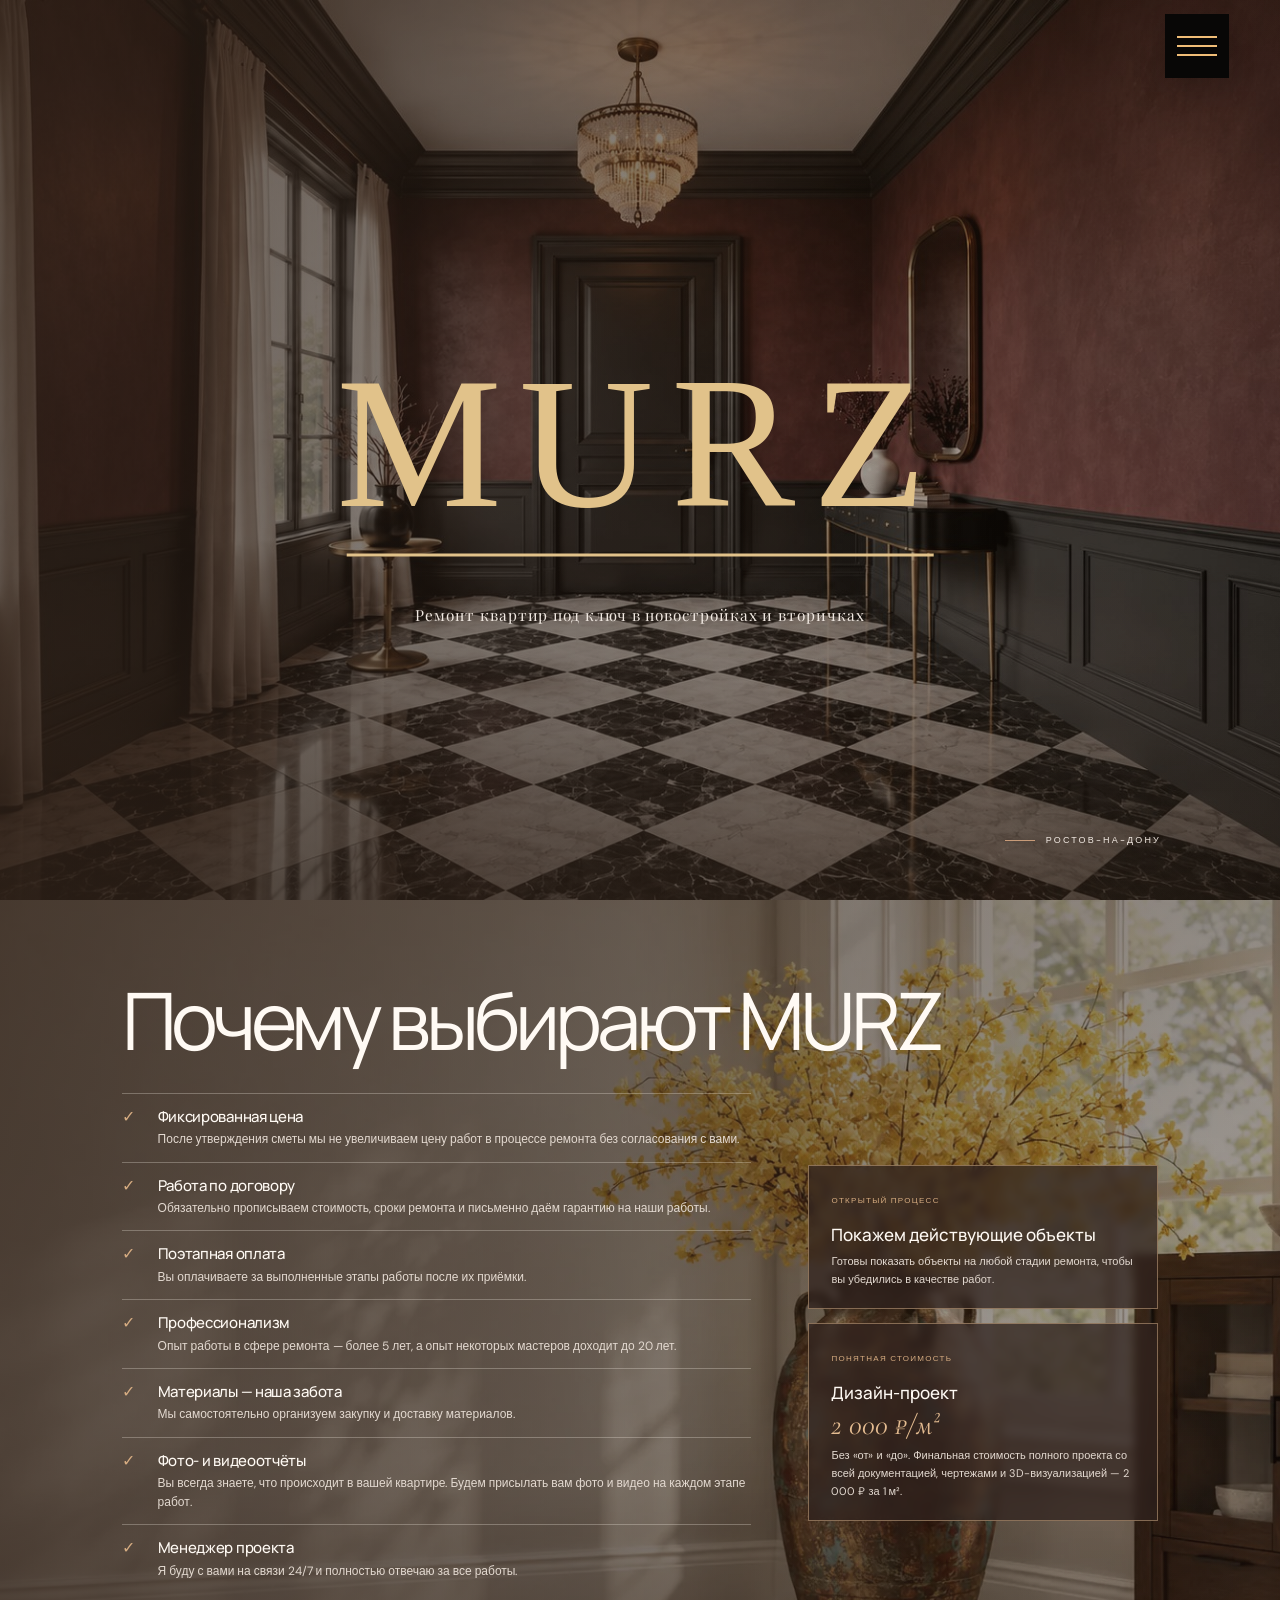
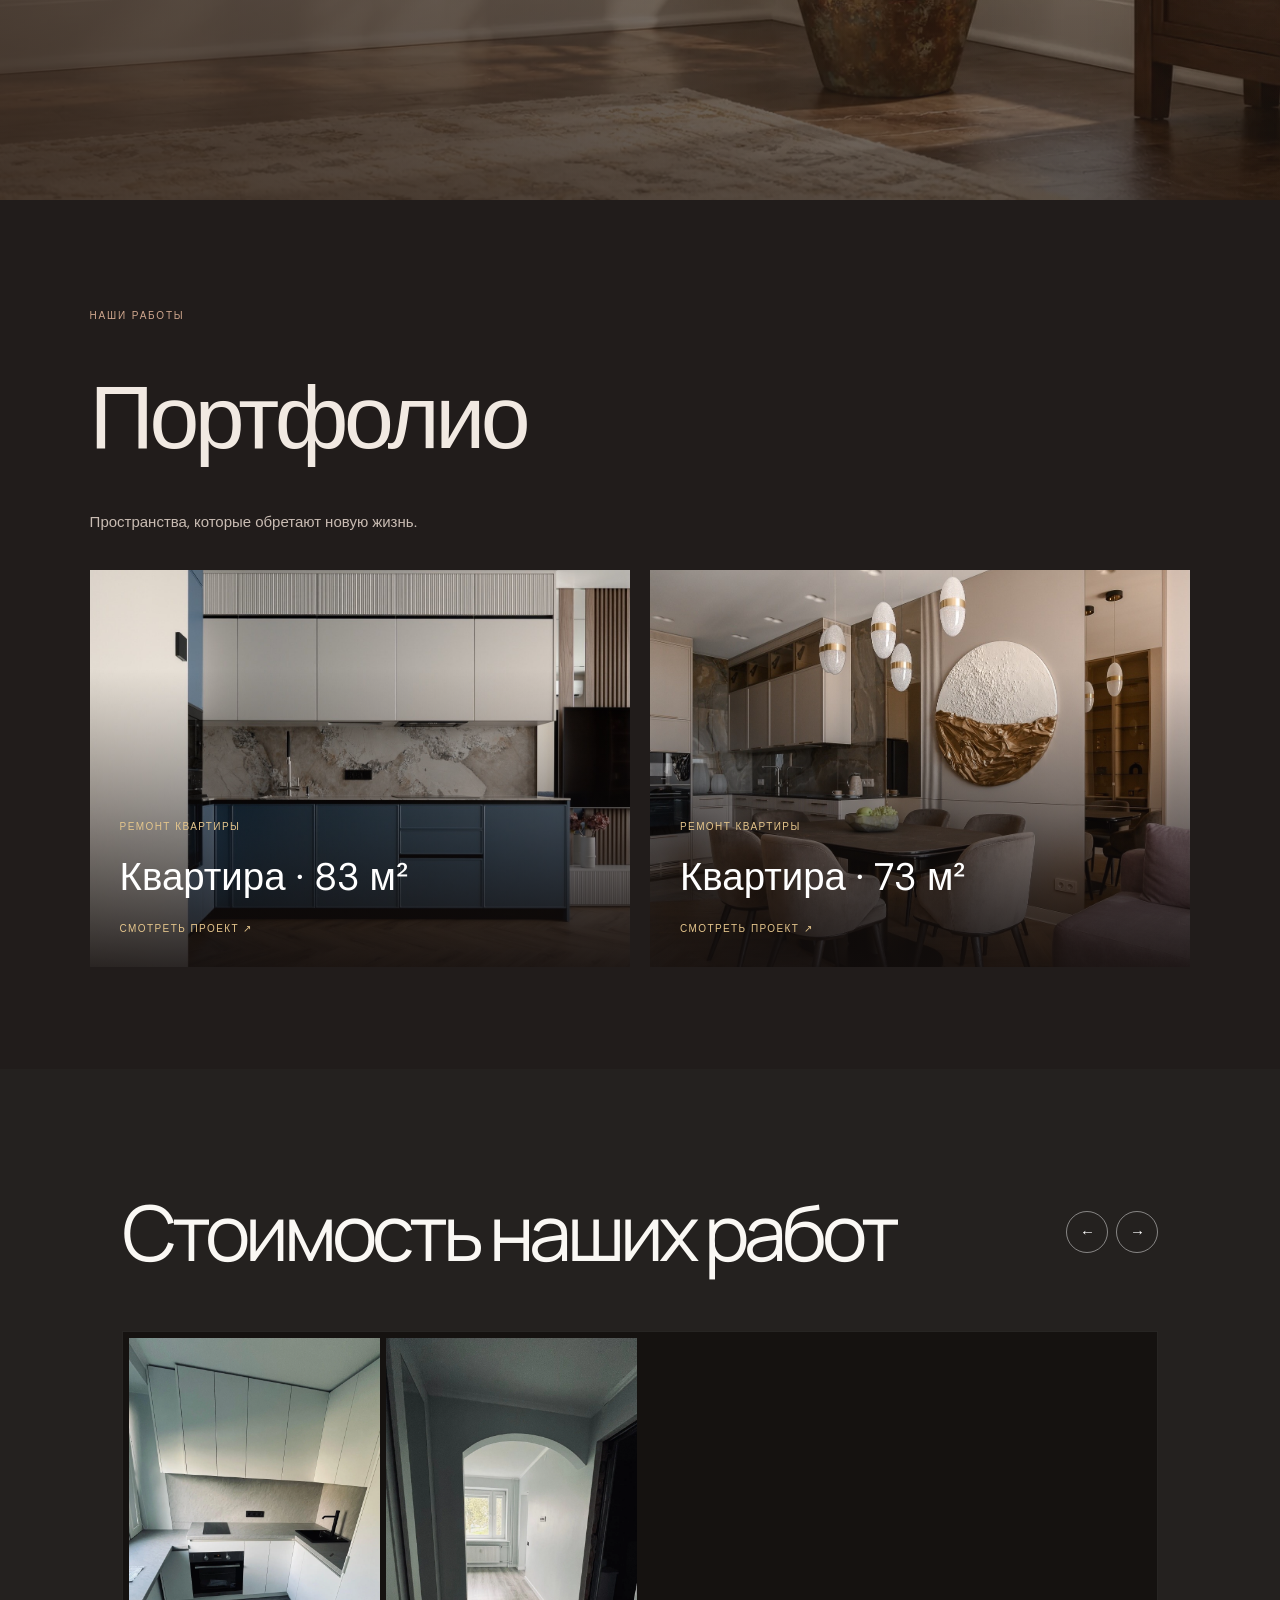
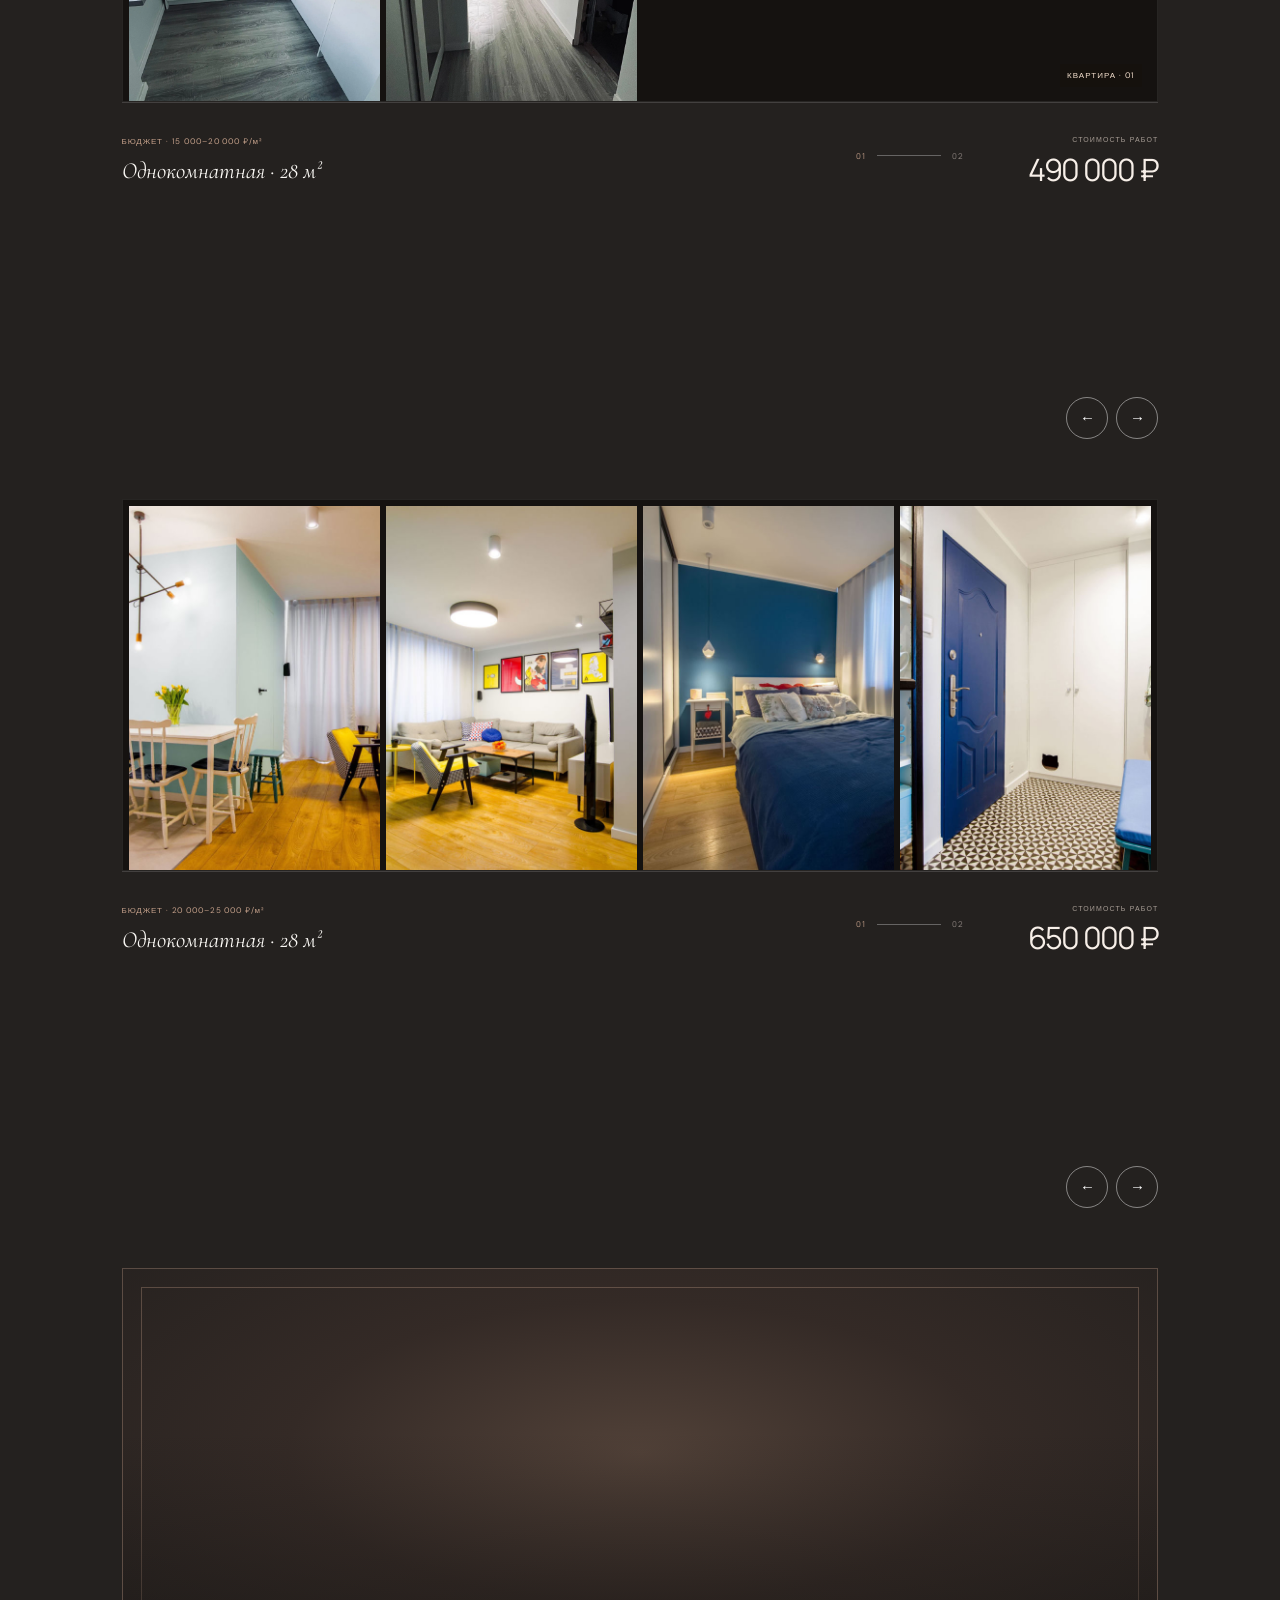
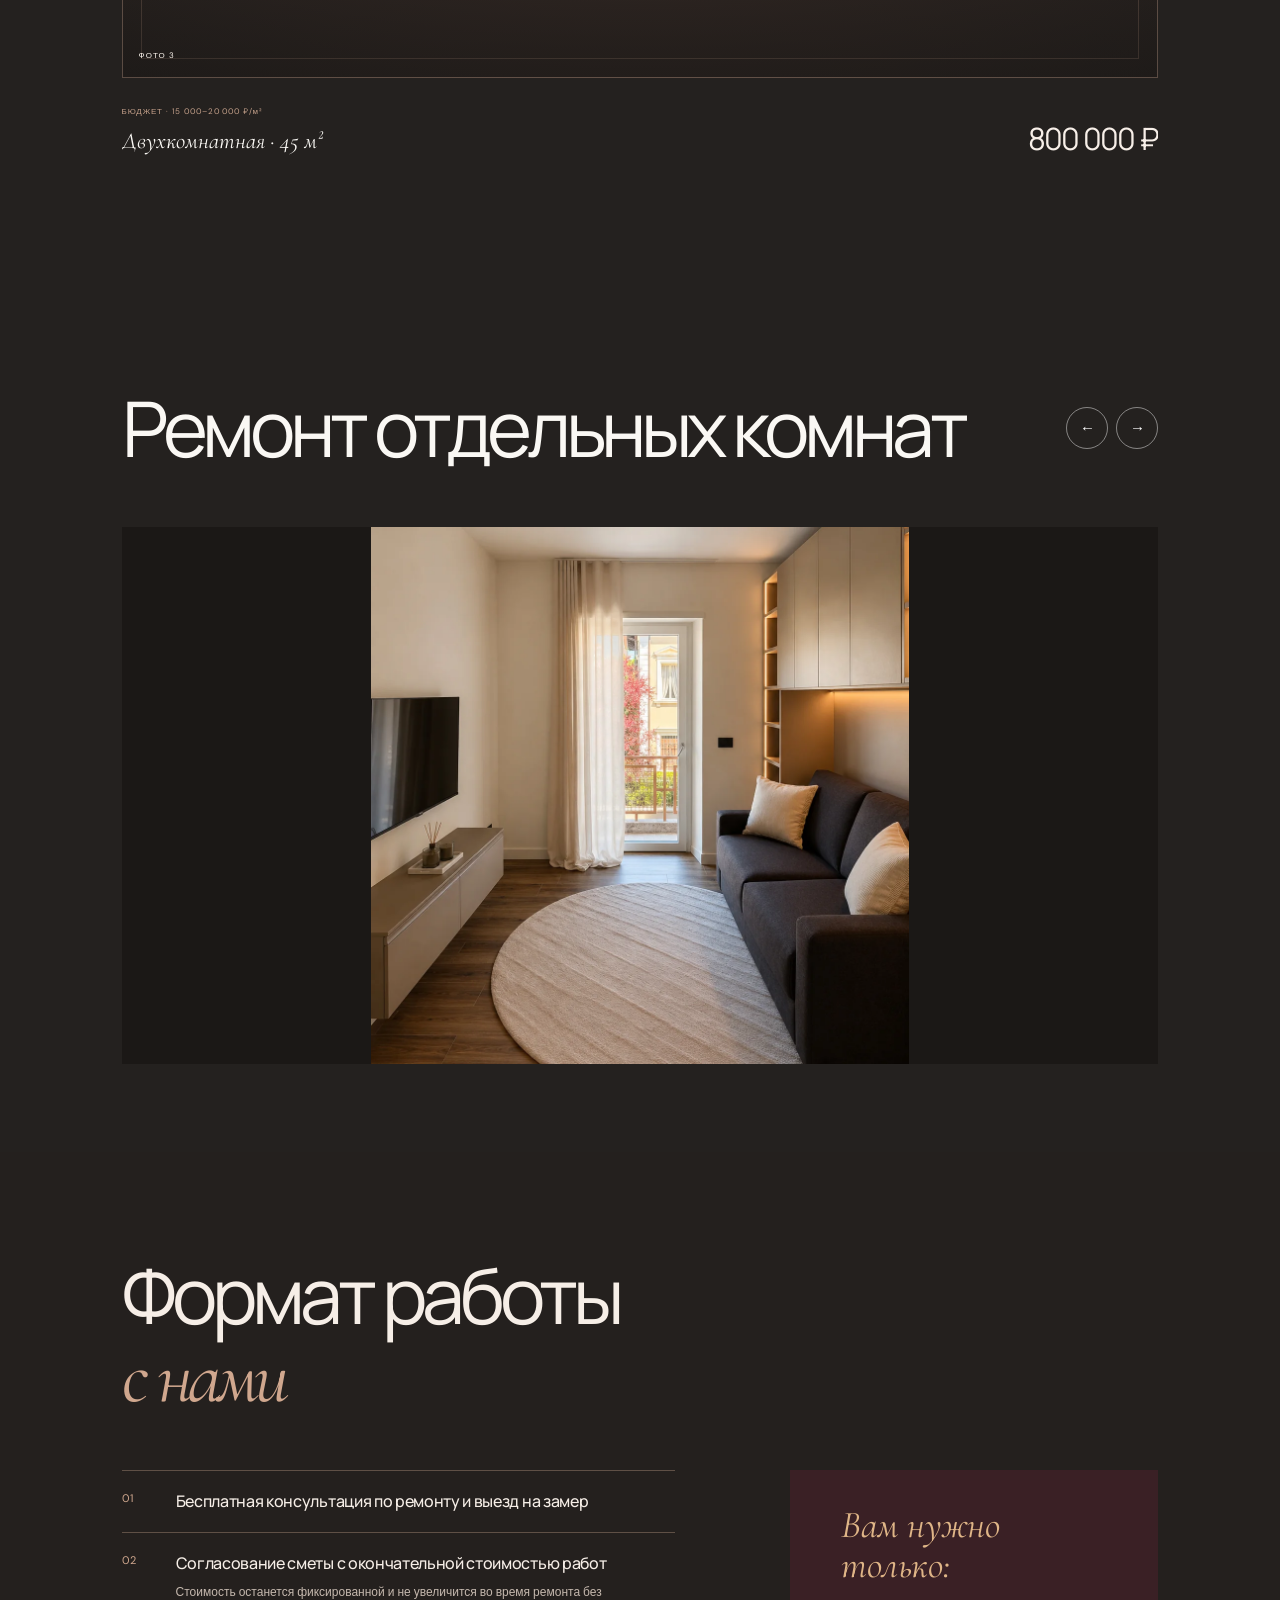
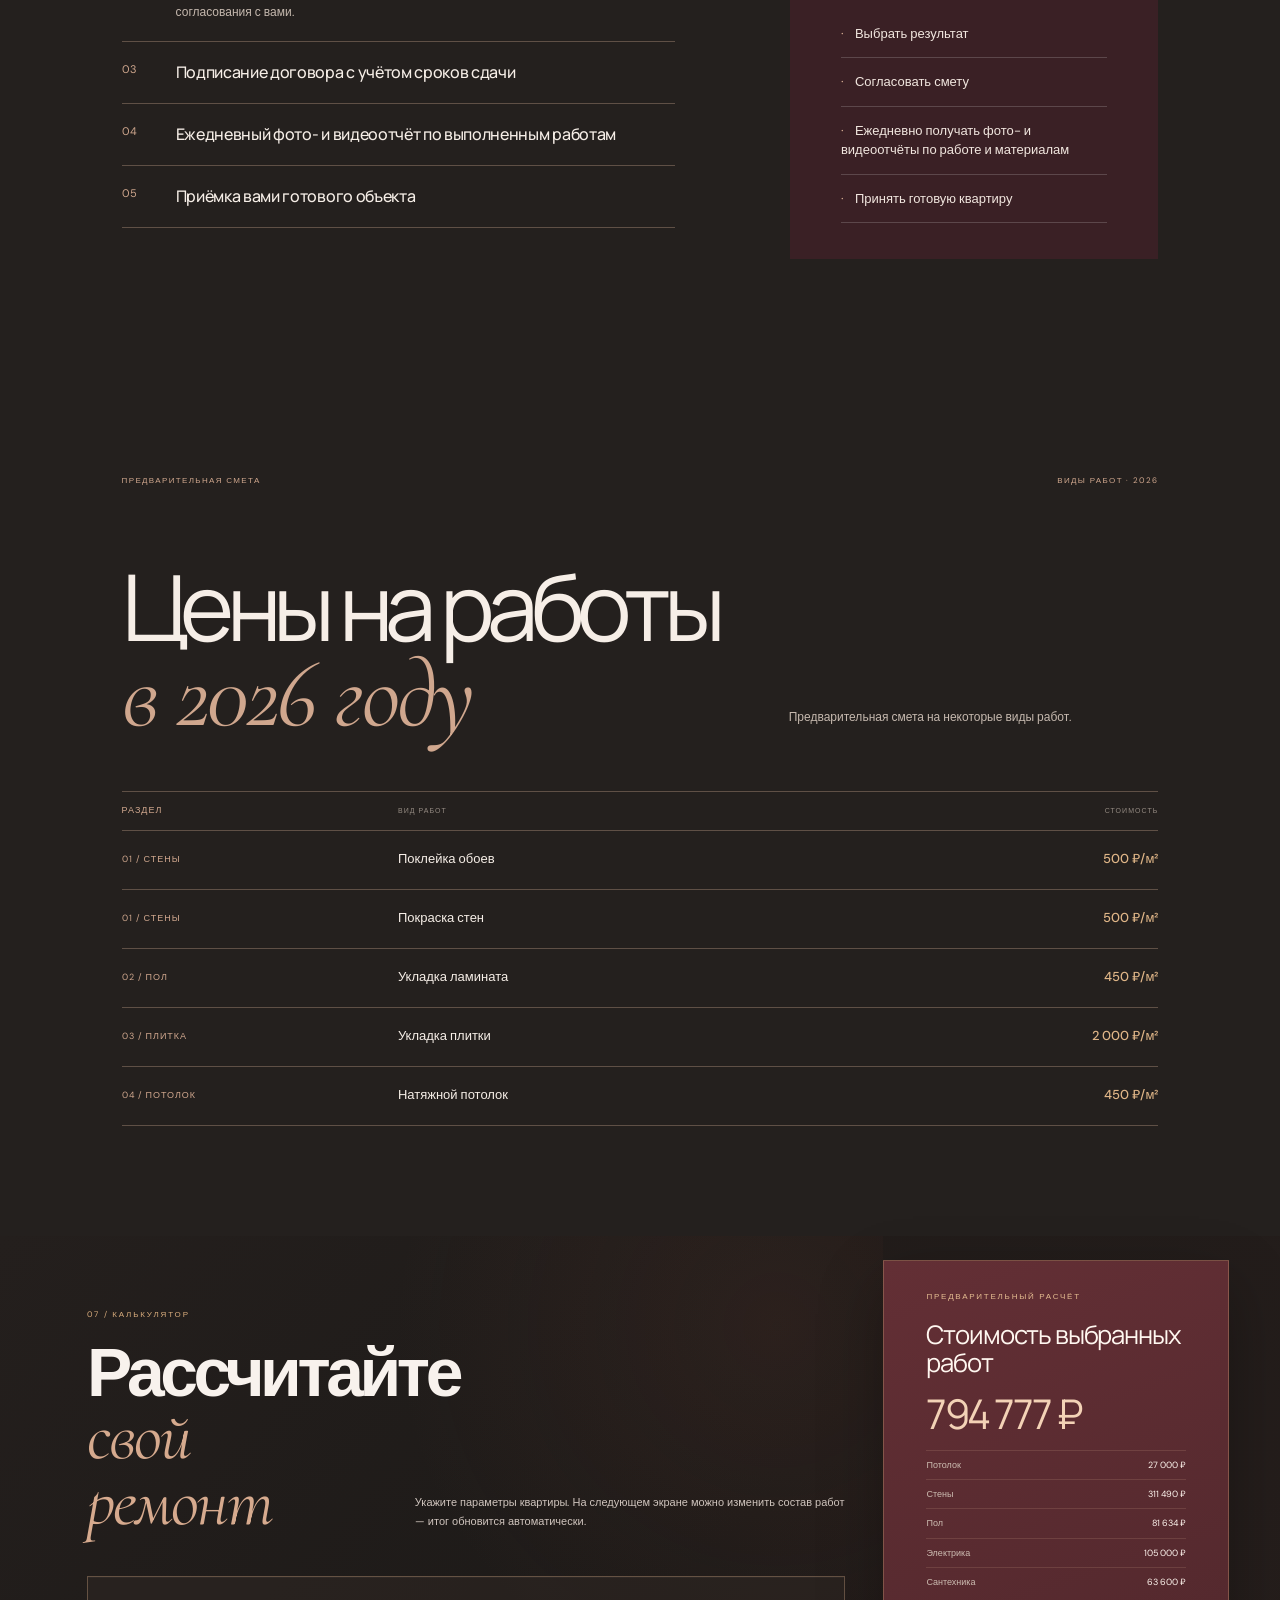
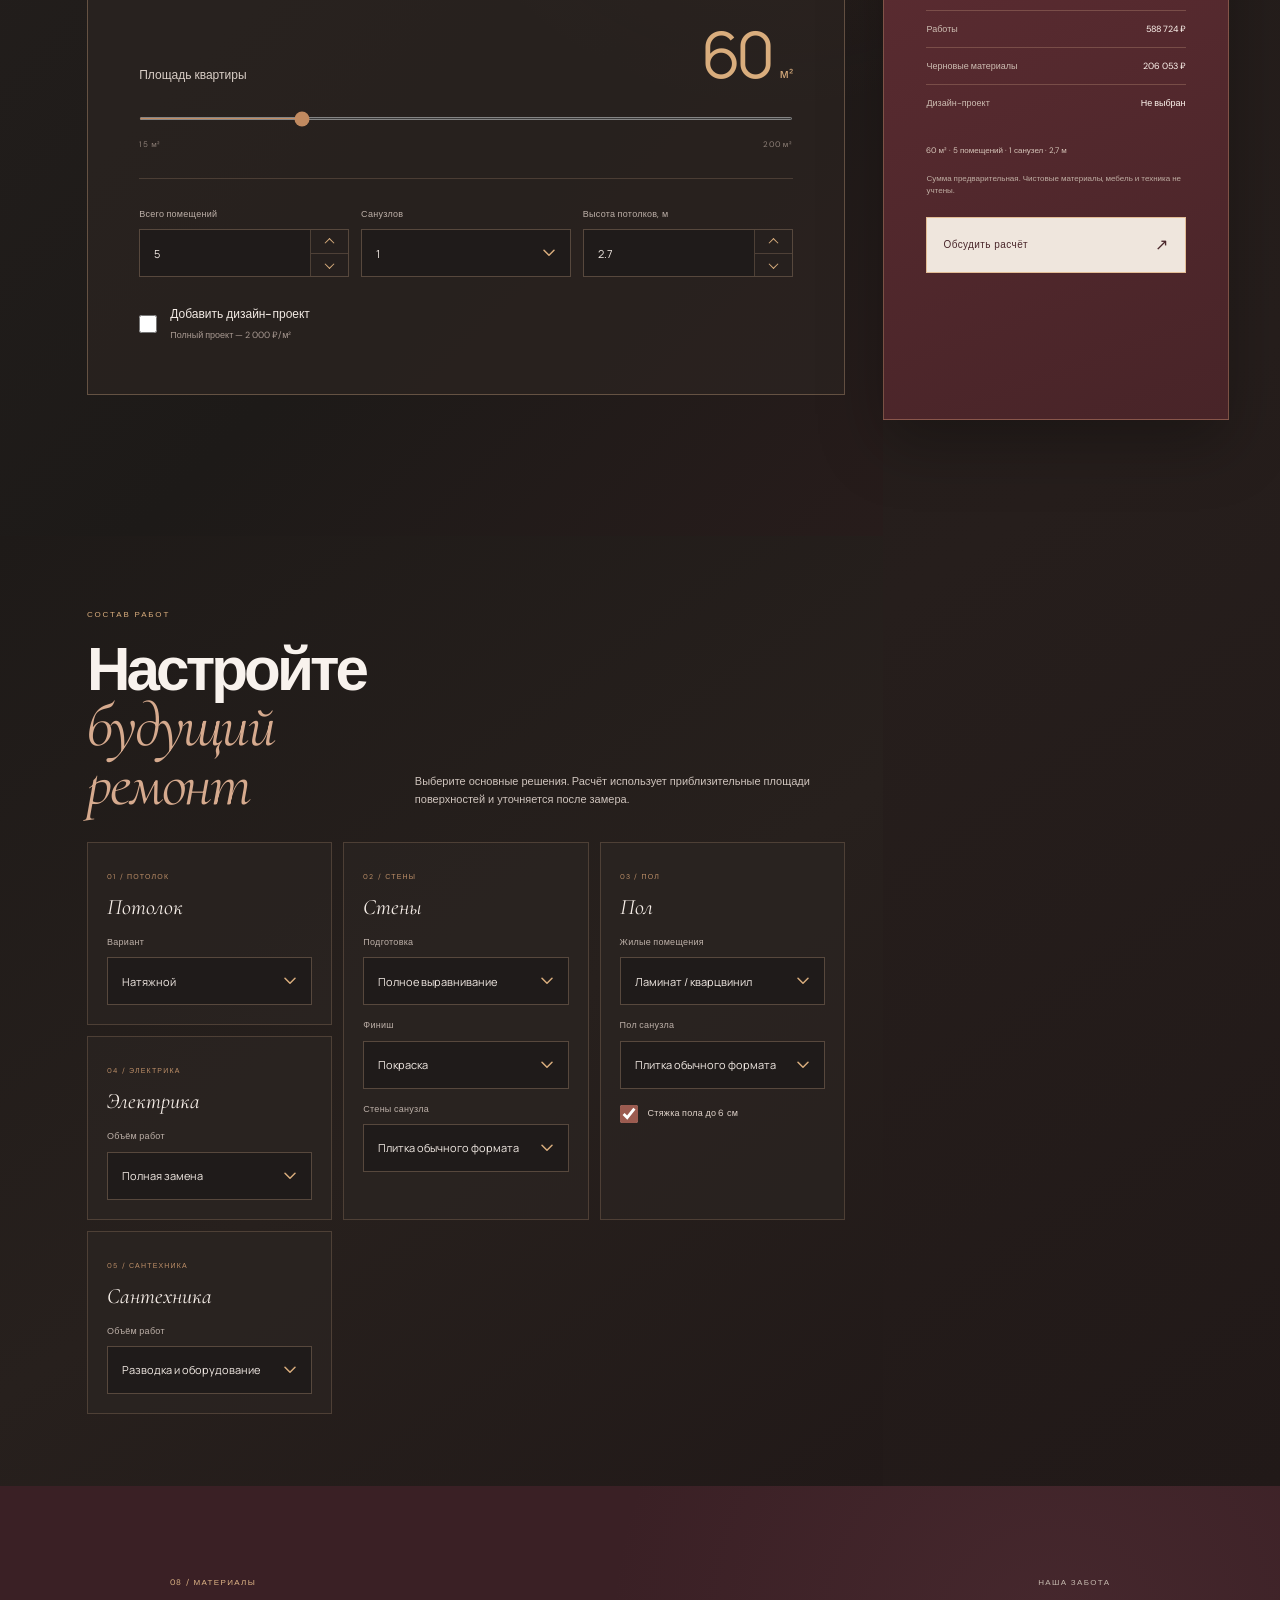
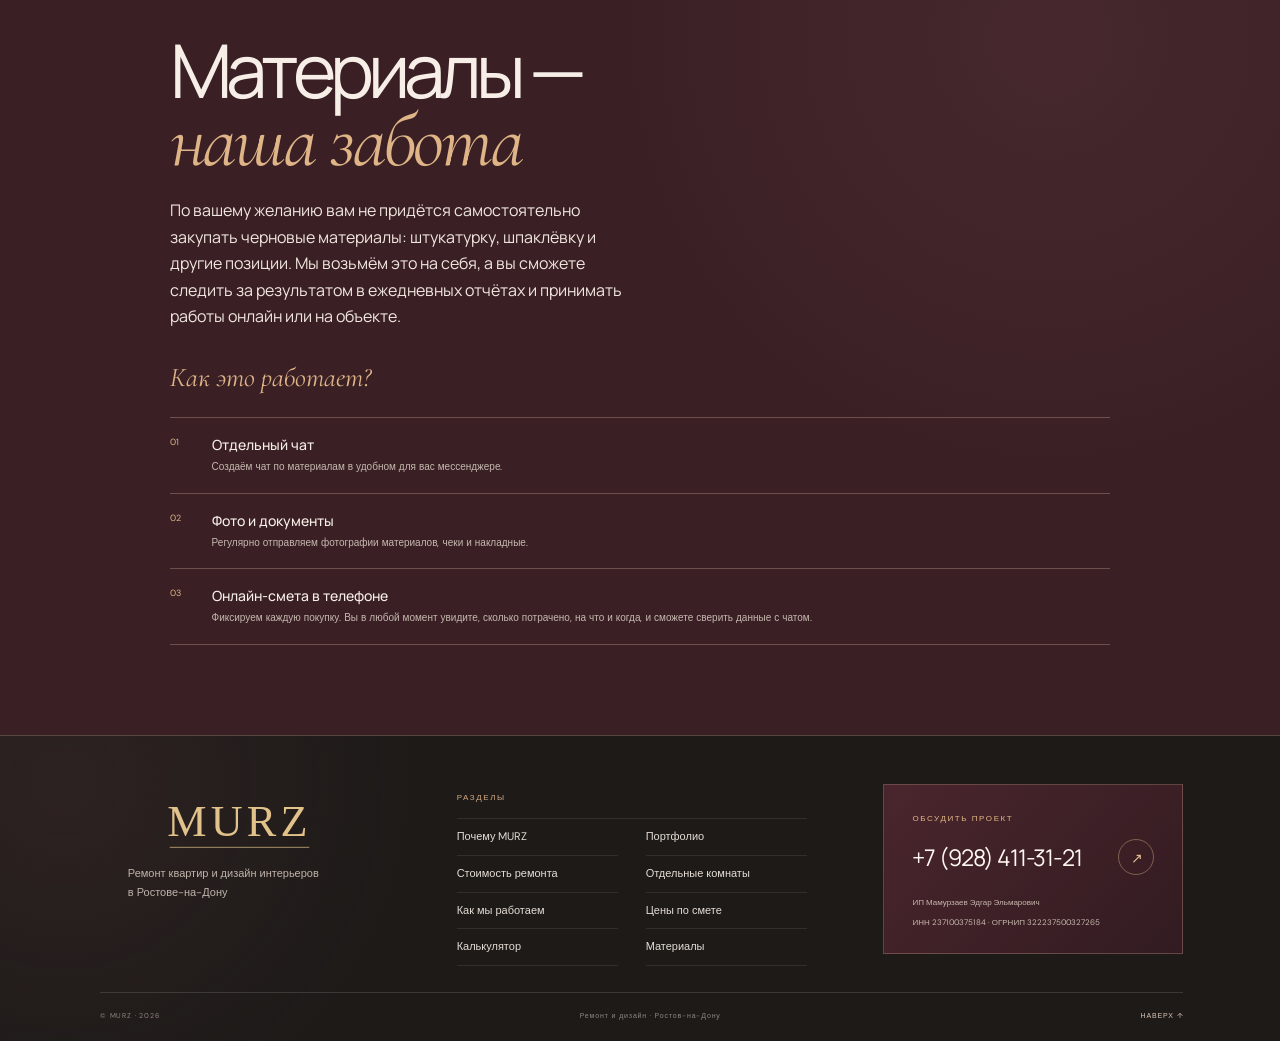
==== commit df66ff87: "Simplify mobile gallery controls" ====
--- a/index.html
+++ b/index.html
@@ -8,7 +8,7 @@
   <title>MURZ — ремонт и дизайн в Ростове-на-Дону</title>
   <link rel="icon" type="image/svg+xml" href="images/favicon.svg">
   <link rel="stylesheet" href="fonts/fonts.css?v=20261030-1">
-  <link rel="stylesheet" href="style.css?v=maison-version-20261117-2">
+  <link rel="stylesheet" href="style.css?v=maison-version-20261117-3">
 </head>
 <body>
   <header class="masthead">
--- a/style.css
+++ b/style.css
@@ -148,7 +148,7 @@
 .lightbox-close, .lightbox-prev, .lightbox-next { position: absolute; z-index: 1; }
 .lightbox-close { top: 20px; right: 24px; }.lightbox-prev { left: 20px; top: calc(50% - 24px); }.lightbox-next { right: 20px; top: calc(50% - 24px); }
 .lightbox-counter { position: absolute; bottom: 25px; left: 50%; transform: translateX(-50%); color: #e4c58c; font-size: 12px; letter-spacing: .12em; }
-@media (max-width: 760px) { .project-grid { grid-template-columns: repeat(2, minmax(0, 1fr)); gap: 7px; } .project-lightbox { padding: 70px 8px; } .lightbox-prev { left: 8px; } .lightbox-next { right: 8px; } .lightbox-close, .lightbox-prev, .lightbox-next { width: 40px; height: 40px; } }
+@media (max-width: 760px) { .project-grid { grid-template-columns: repeat(2, minmax(0, 1fr)); gap: 7px; } .project-lightbox { padding: 70px 8px; } .lightbox-prev { left: 8px; } .lightbox-next { right: 8px; } .lightbox-close, .lightbox-prev, .lightbox-next { width: 44px; height: 44px; border: 0; background: transparent; text-shadow: 0 1px 5px #000; } }
 .portfolio-photo > span { position: absolute; z-index: 1; bottom: 15px; left: 16px; color: #fff8f1; font-size: 8px; letter-spacing: .13em; }
 .one-room-gallery { gap: 0; padding-bottom: 0; scrollbar-width: none; }
 .one-room-gallery::-webkit-scrollbar { display: none; }
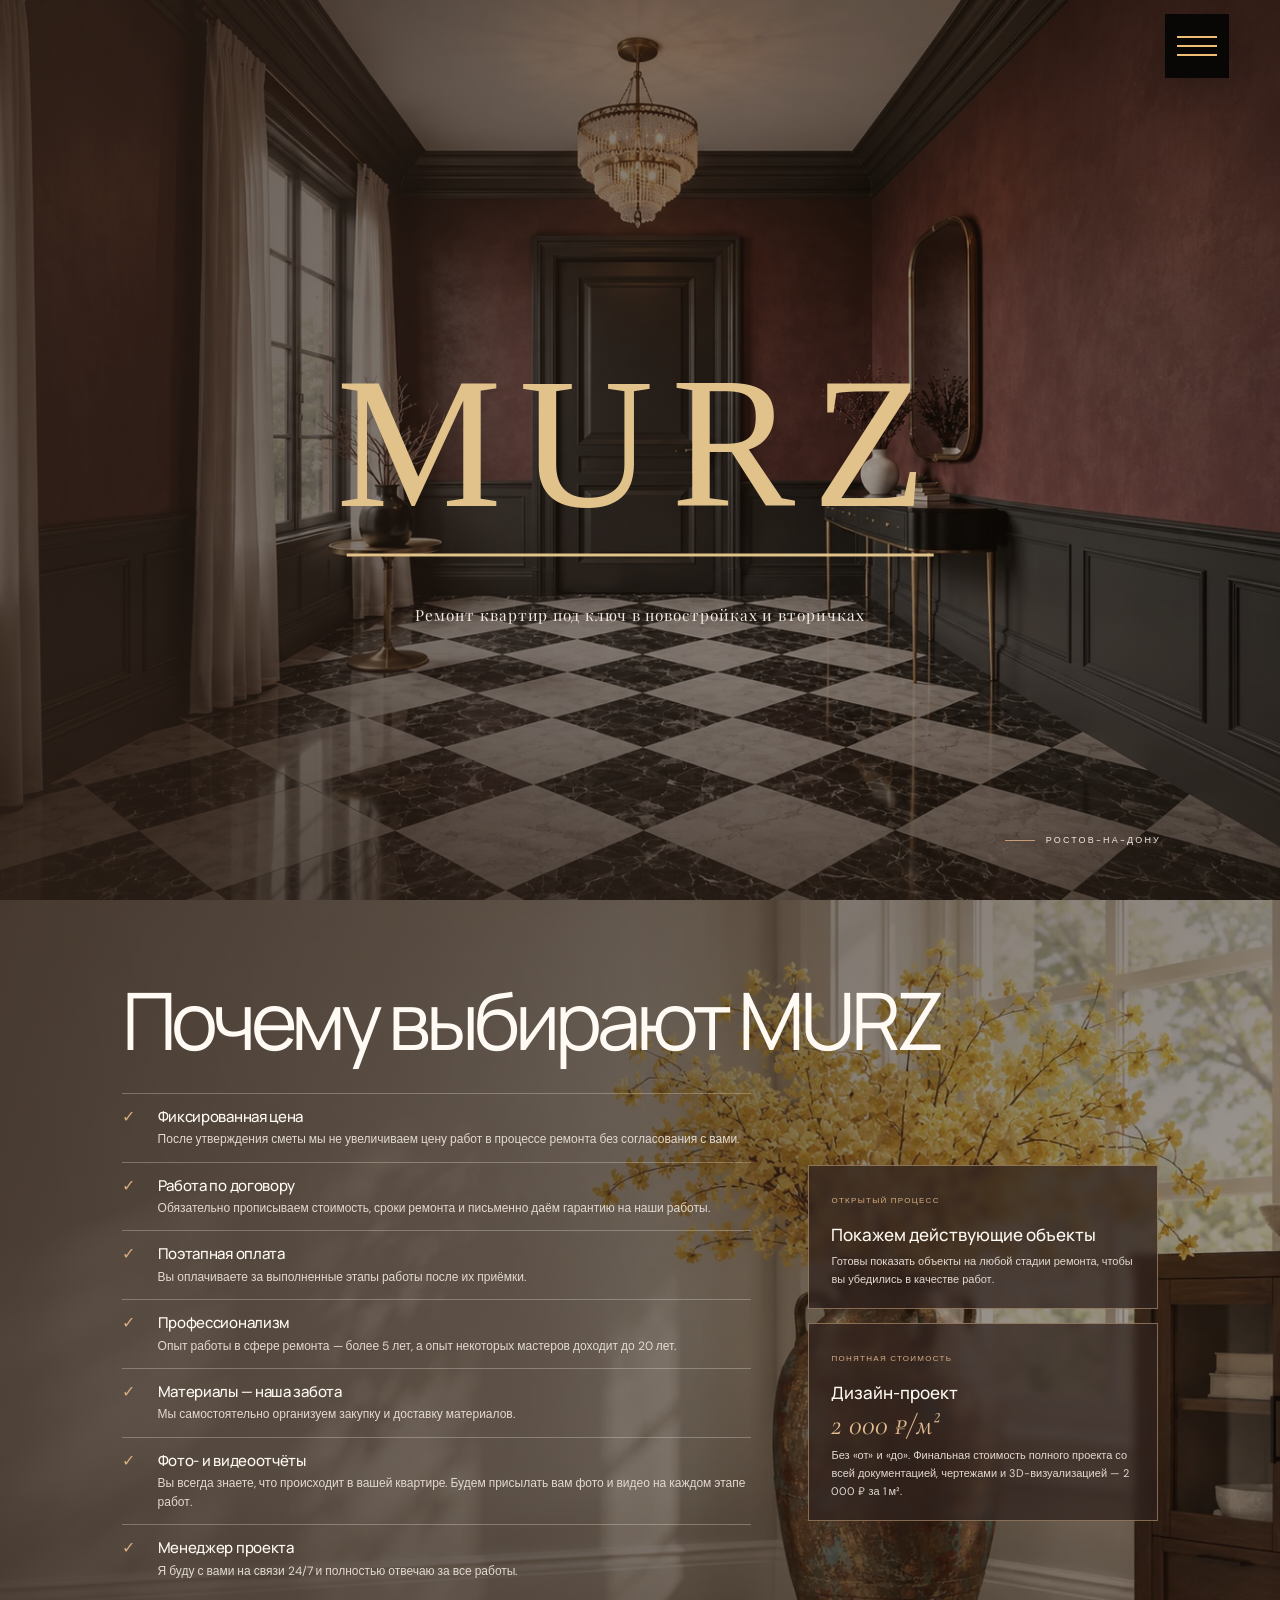
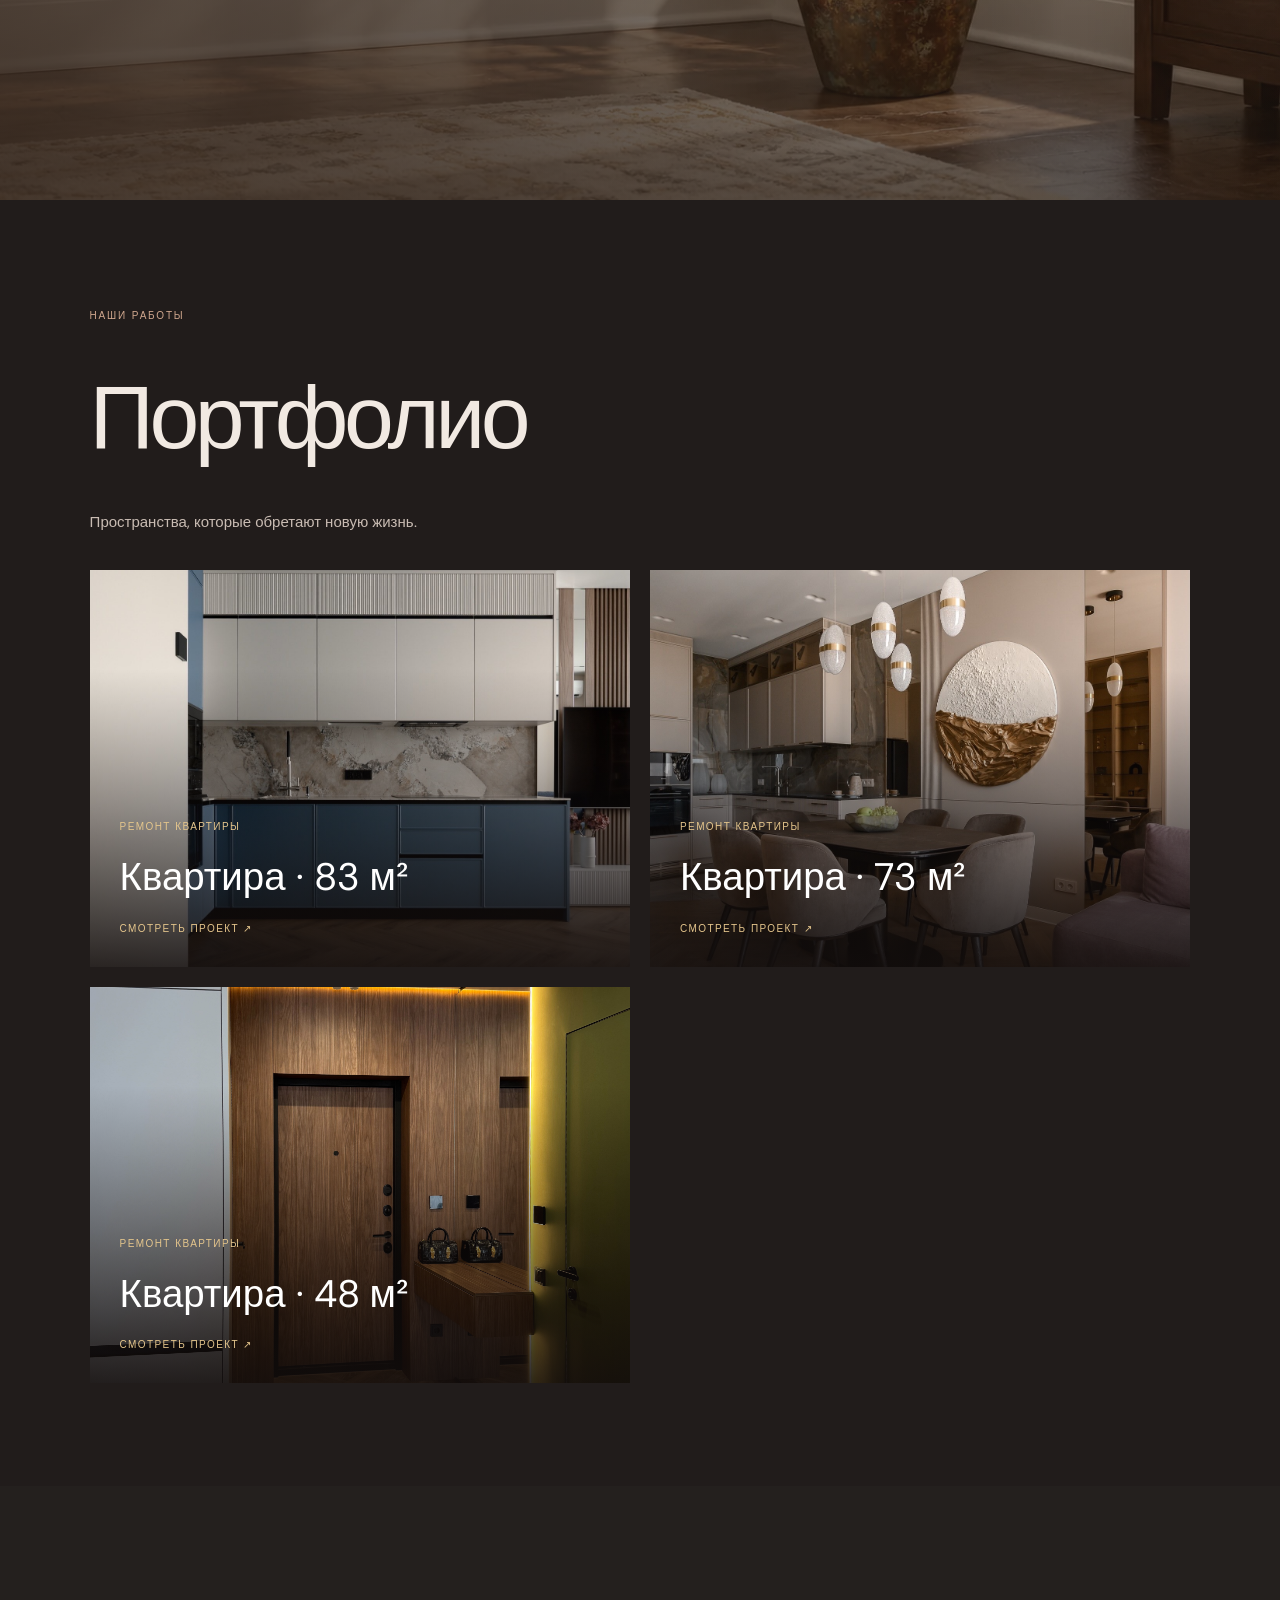
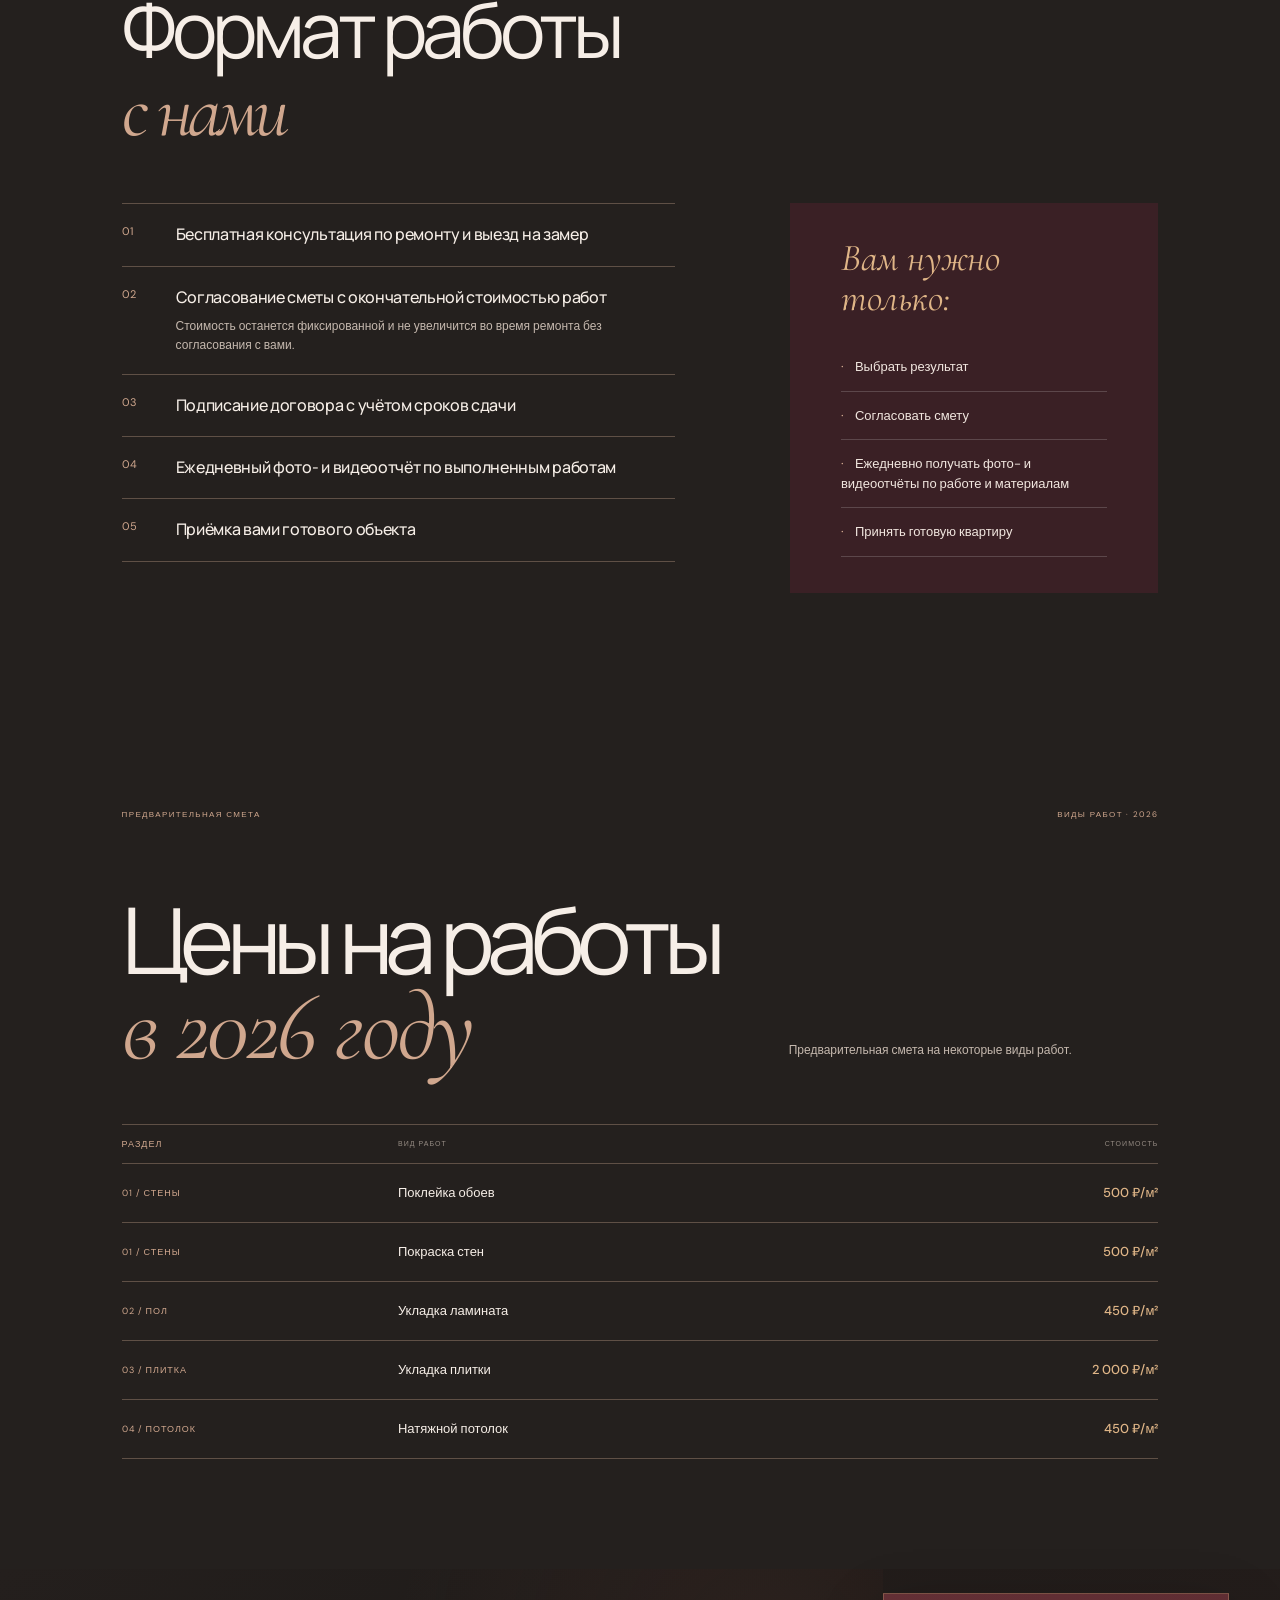
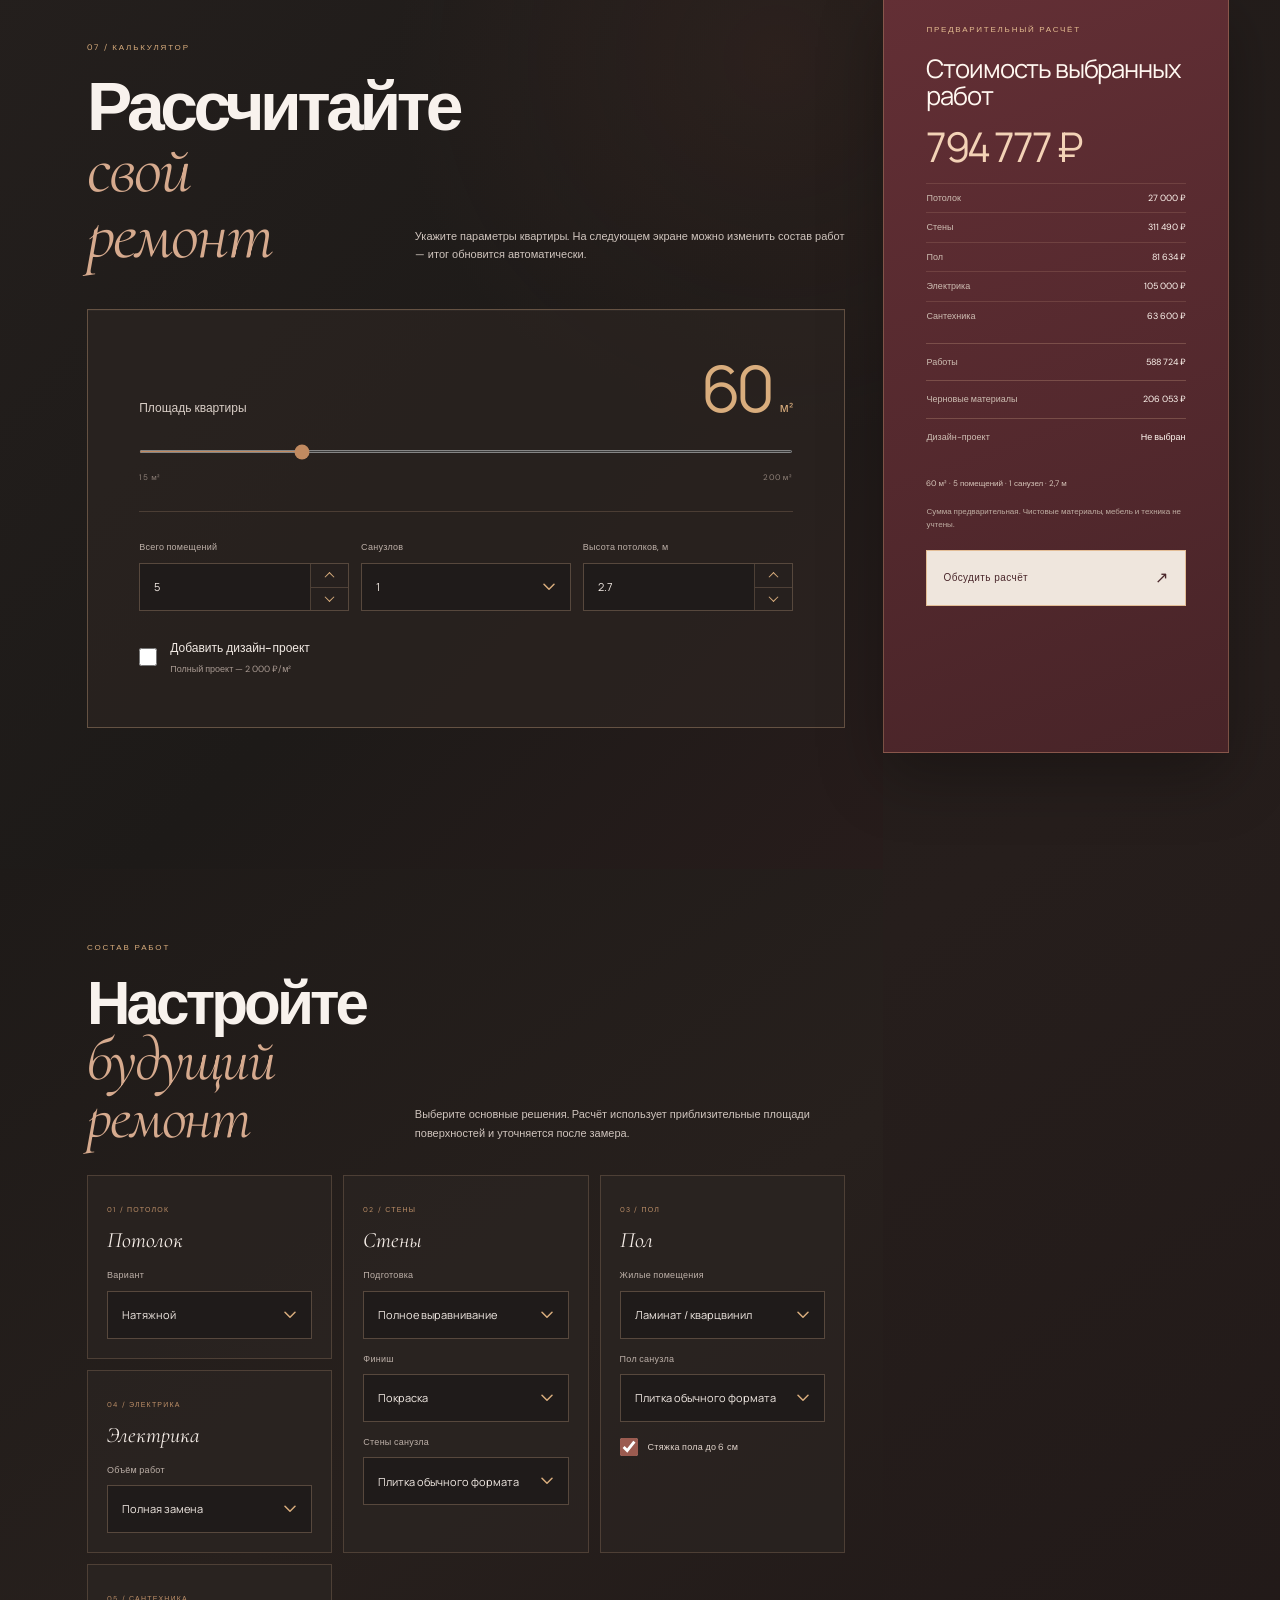
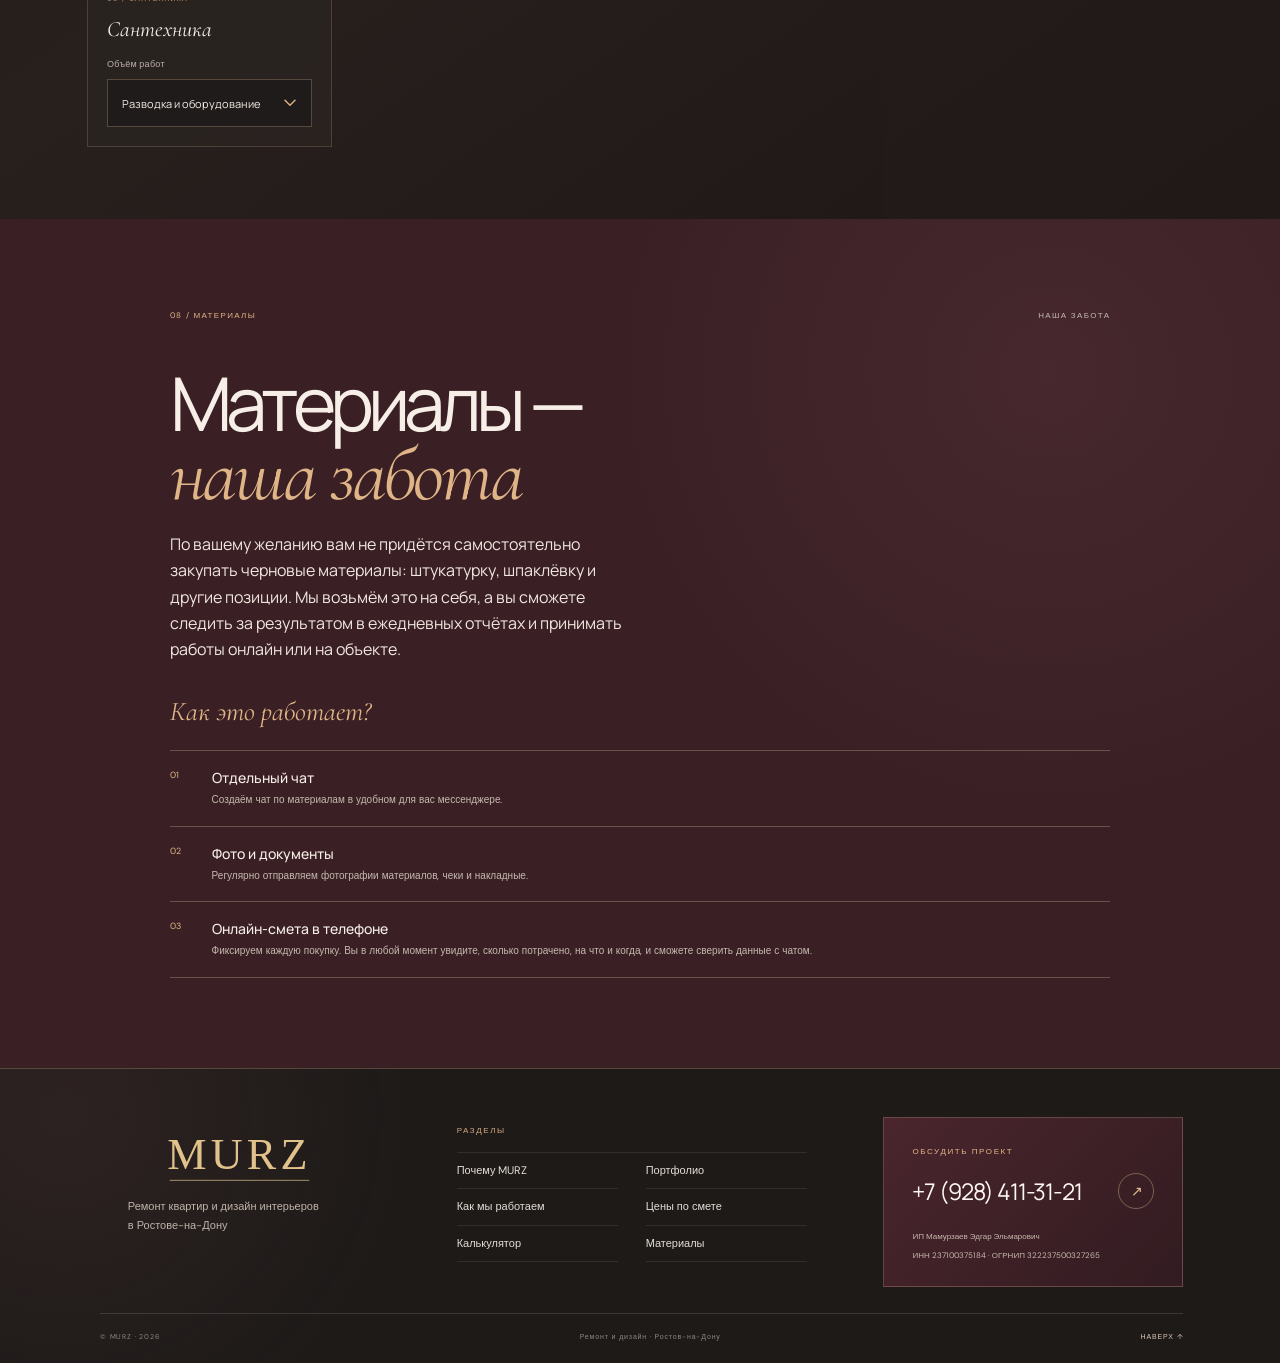
==== commit 1ce827b9: "Add 48 sqm project and hide pricing examples" ====
--- a/index.html
+++ b/index.html
@@ -8,7 +8,7 @@
   <title>MURZ — ремонт и дизайн в Ростове-на-Дону</title>
   <link rel="icon" type="image/svg+xml" href="images/favicon.svg">
   <link rel="stylesheet" href="fonts/fonts.css?v=20261030-1">
-  <link rel="stylesheet" href="style.css?v=maison-version-20261117-3">
+  <link rel="stylesheet" href="style.css?v=maison-version-20261117-4">
 </head>
 <body>
   <header class="masthead">
@@ -16,7 +16,7 @@
     <span class="masthead-city">РОСТОВ-НА-ДОНУ</span>
     <nav class="desktop-nav" aria-label="Основное меню">
       <a href="#philosophy">Философия</a>
-      <a href="#portfolio">Стоимость</a>
+      <a href="#projects">Портфолио</a>
     </nav>
     <a class="masthead-call" href="tel:+79284113121">+7 (928) 411-31-21</a>
     <button class="menu-trigger" type="button" aria-label="Открыть меню" aria-expanded="false" aria-controls="menu-panel"><span></span><span></span><span></span></button>
@@ -27,9 +27,6 @@
       <p class="eyebrow">MURZ / РЕМОНТ И ДИЗАЙН</p>
       <a href="#philosophy"><span>01</span> Почему выбирают MURZ</a>
       <a href="#projects"><span>02</span> Портфолио</a>
-      <a href="#portfolio"><span>03</span> Стоимость · 1-комнатная</a>
-      <a href="#portfolio-two-room"><span>03</span> Стоимость · 2-комнатная</a>
-      <a href="#portfolio-rooms"><span>04</span> Ремонт отдельных комнат</a>
       <a href="#process"><span>05</span> Как проходит работа</a>
       <a href="#work-prices"><span>06</span> Цены по смете</a>
       <a href="#estimate"><span>07</span> Калькулятор стоимости</a>
@@ -72,11 +69,12 @@
     <section class="projects page-section" id="projects" data-project-base="images/project-83/">
       <div class="projects-heading"><span>НАШИ РАБОТЫ</span><h2>Портфолио</h2><p>Пространства, которые обретают новую жизнь.</p></div>
       <div class="project-cards"><button class="project-card" type="button" data-project="83" aria-haspopup="dialog" aria-controls="project-gallery"><img src="images/project-83/IMG_2264.JPG" alt="" loading="lazy"><span class="project-card-caption"><span>РЕМОНТ КВАРТИРЫ</span><strong>Квартира · 83 м²</strong><small>СМОТРЕТЬ ПРОЕКТ ↗</small></span></button>
-      <button class="project-card" type="button" data-project="73" aria-haspopup="dialog" aria-controls="project-gallery"><img src="images/project-73/IMG_2297.JPG" alt="" loading="lazy"><span class="project-card-caption"><span>РЕМОНТ КВАРТИРЫ</span><strong>Квартира · 73 м²</strong><small>СМОТРЕТЬ ПРОЕКТ ↗</small></span></button></div>
+      <button class="project-card" type="button" data-project="73" aria-haspopup="dialog" aria-controls="project-gallery"><img src="images/project-73/IMG_2297.JPG" alt="" loading="lazy"><span class="project-card-caption"><span>РЕМОНТ КВАРТИРЫ</span><strong>Квартира · 73 м²</strong><small>СМОТРЕТЬ ПРОЕКТ ↗</small></span></button>
+      <button class="project-card" type="button" data-project="48" aria-haspopup="dialog" aria-controls="project-gallery"><img src="images/project-48/IMG_2120.JPG" alt="" loading="lazy"><span class="project-card-caption"><span>РЕМОНТ КВАРТИРЫ</span><strong>Квартира · 48 м²</strong><small>СМОТРЕТЬ ПРОЕКТ ↗</small></span></button></div>
     </section>
     <dialog class="project-dialog" id="project-gallery" aria-labelledby="project-title"><div class="project-dialog-head"><div><span>ПОРТФОЛИО MURZ</span><h2 id="project-title">Квартира · 83 м²</h2></div><button type="button" class="project-close" aria-label="Закрыть галерею">×</button></div><div class="project-grid"></div></dialog>
     <dialog class="project-lightbox" id="project-lightbox" aria-label="Просмотр фотографии"><button type="button" class="lightbox-close" aria-label="Закрыть просмотр">×</button><button type="button" class="lightbox-prev" aria-label="Предыдущее фото">←</button><img alt=""><button type="button" class="lightbox-next" aria-label="Следующее фото">→</button><span class="lightbox-counter" aria-live="polite"></span></dialog>
-    <section class="portfolio page-section" id="portfolio" data-page="02">
+    <section class="portfolio page-section" id="portfolio" data-page="02" hidden>
       <div class="portfolio-heading portfolio-title"><h2>Стоимость наших работ</h2><div class="reel-tools"><button type="button" data-reel="one-room" data-step="-1" aria-label="Предыдущее фото квартиры">←</button><button type="button" data-reel="one-room" data-step="1" aria-label="Следующее фото квартиры">→</button></div></div>
       <div class="portfolio-reel one-room-gallery" id="one-room" tabindex="0" aria-label="Фотографии ремонта однокомнатной квартиры">
         <article class="portfolio-card one-room-collage-card"><div class="one-room-collage" role="img" aria-label="Коллаж помещений однокомнатной квартиры после ремонта"><img src="images/one-room-01-kitchen.webp" alt="Кухня после ремонта" width="1600" height="2844" loading="eager" fetchpriority="high" decoding="async"><img src="images/one-room-02-arch.webp" alt="Арочный проём и коридор после ремонта" width="1600" height="2844" loading="lazy" decoding="async"><img src="images/one-room-05-room.webp" alt="Жилая комната после ремонта" width="1600" height="2844" loading="lazy" decoding="async"><img src="images/one-room-06-bedroom.webp" alt="Спальня после ремонта" width="800" height="1422" loading="lazy" decoding="async"></div></article>
@@ -89,7 +87,7 @@
       </div>
     </section>
 
-    <section class="portfolio page-section" id="portfolio-one-room-premium" aria-label="Второй вариант однокомнатной квартиры">
+    <section class="portfolio page-section" id="portfolio-one-room-premium" aria-label="Второй вариант однокомнатной квартиры" hidden>
       <div class="portfolio-heading portfolio-title portfolio-controls"><div class="reel-tools"><button type="button" data-reel="one-room-premium" data-step="-1" aria-label="Предыдущее фото второй квартиры">←</button><button type="button" data-reel="one-room-premium" data-step="1" aria-label="Следующее фото второй квартиры">→</button></div></div>
       <div class="portfolio-reel one-room-gallery" id="one-room-premium" tabindex="0" aria-label="Фотографии второго варианта однокомнатной квартиры">
         <article class="portfolio-card"><div class="one-room-collage"><img src="images/gf-4CGW-MGQd-cYcm_aranzacja-kawalerki-17-j.jpg" alt="Обеденная зона" loading="lazy"><img src="images/gf-8KtM-4mXh-QAnU_metamorfoza-kawalerki-zdjecia-po-remoncie-17-j.jpg" alt="Гостиная" loading="lazy"><img src="images/gf-8Pcc-j1H2-i1Qb_sypialnia-w-kawalerce-17-j.jpg" alt="Спальня" loading="lazy"><img src="images/gf-DZQt-jGPC-B99W_kawalerka-przedpokoj-17-j.jpg" alt="Прихожая" loading="lazy"></div></article>
@@ -98,7 +96,7 @@
       <div class="portfolio-caption one-room-caption"><div><span>БЮДЖЕТ · 20 000–25 000 ₽/м²</span><h4>Однокомнатная · 28 м²</h4></div><div class="gallery-status" aria-live="polite"><span data-reel-current="one-room-premium">01</span><i></i><span>02</span></div><div class="one-room-price"><small>СТОИМОСТЬ РАБОТ</small><strong>650 000 ₽</strong></div></div>
     </section>
 
-    <section class="portfolio page-section" id="portfolio-two-room" data-page="03">
+    <section class="portfolio page-section" id="portfolio-two-room" data-page="03" hidden>
       <div class="portfolio-heading portfolio-title portfolio-controls"><div class="reel-tools"><button type="button" data-reel="two-room" data-step="-1" aria-label="Предыдущий вариант">←</button><button type="button" data-reel="two-room" data-step="1" aria-label="Следующий вариант">→</button></div></div>
       <div class="portfolio-reel" id="two-room" tabindex="0" aria-label="Варианты стоимости ремонта двухкомнатной квартиры">
         <article class="portfolio-card"><div class="portfolio-photo portfolio-placeholder" role="img" aria-label="Фото 3"><span>Фото 3</span></div><div class="portfolio-caption"><div><span>БЮДЖЕТ · 15 000–20 000 ₽/м²</span><h4>Двухкомнатная · 45 м²</h4></div><strong>800 000 ₽</strong></div></article>
@@ -106,7 +104,7 @@
       </div>
     </section>
 
-    <section class="portfolio page-section" id="portfolio-rooms" data-page="04">
+    <section class="portfolio page-section" id="portfolio-rooms" data-page="04" hidden>
       <div class="portfolio-heading portfolio-title"><h2>Ремонт отдельных комнат</h2><div class="reel-tools"><button type="button" data-reel="separate-rooms" data-step="-1" aria-label="Предыдущее помещение">←</button><button type="button" data-reel="separate-rooms" data-step="1" aria-label="Следующее помещение">→</button></div></div>
       <div class="portfolio-reel" id="separate-rooms" tabindex="0" aria-label="Варианты ремонта отдельных помещений">
         <article class="portfolio-card"><div class="portfolio-photo"><img src="images/room-gallery-01.webp" alt="Современная гостиная с мягким диваном" width="1086" height="1086" loading="lazy" decoding="async"></div></article>
@@ -255,8 +253,7 @@
       <span class="footer-heading">РАЗДЕЛЫ</span>
       <div class="footer-links">
         <a href="#philosophy">Почему MURZ</a>
-        <a href="#projects">Портфолио</a><a href="#portfolio">Стоимость ремонта</a>
-        <a href="#portfolio-rooms">Отдельные комнаты</a>
+        <a href="#projects">Портфолио</a>
         <a href="#process">Как мы работаем</a>
         <a href="#work-prices">Цены по смете</a>
         <a href="#estimate">Калькулятор</a>
@@ -271,6 +268,6 @@
     </div>
     <div class="footer-bottom"><span>© MURZ · 2026</span><span>Ремонт и дизайн · Ростов-на-Дону</span><a href="#top">НАВЕРХ ↑</a></div>
   </footer>
-  <script src="site.js?v=maison-version-20261117-3" defer></script>
+  <script src="site.js?v=maison-version-20261117-4" defer></script>
 </body>
 </html>
--- a/style.css
+++ b/style.css
@@ -20,6 +20,7 @@
 button, input { font: inherit; }
 img { display: block; width: 100%; object-fit: cover; }
 .page-section { scroll-margin-top: 75px; }
+.page-section[hidden] { display: none !important; }
 
 .masthead { position: sticky; z-index: 50; top: 0; display: flex; min-height: 72px; align-items: center; gap: clamp(18px, 3vw, 50px); padding: 0 clamp(22px, 6vw, 96px); background: var(--paper); border-bottom: 1px solid #24211f14; }
 .brand { flex: 0 0 auto; font: 700 29px/1 'Manrope', Arial, sans-serif; letter-spacing: -.095em; }
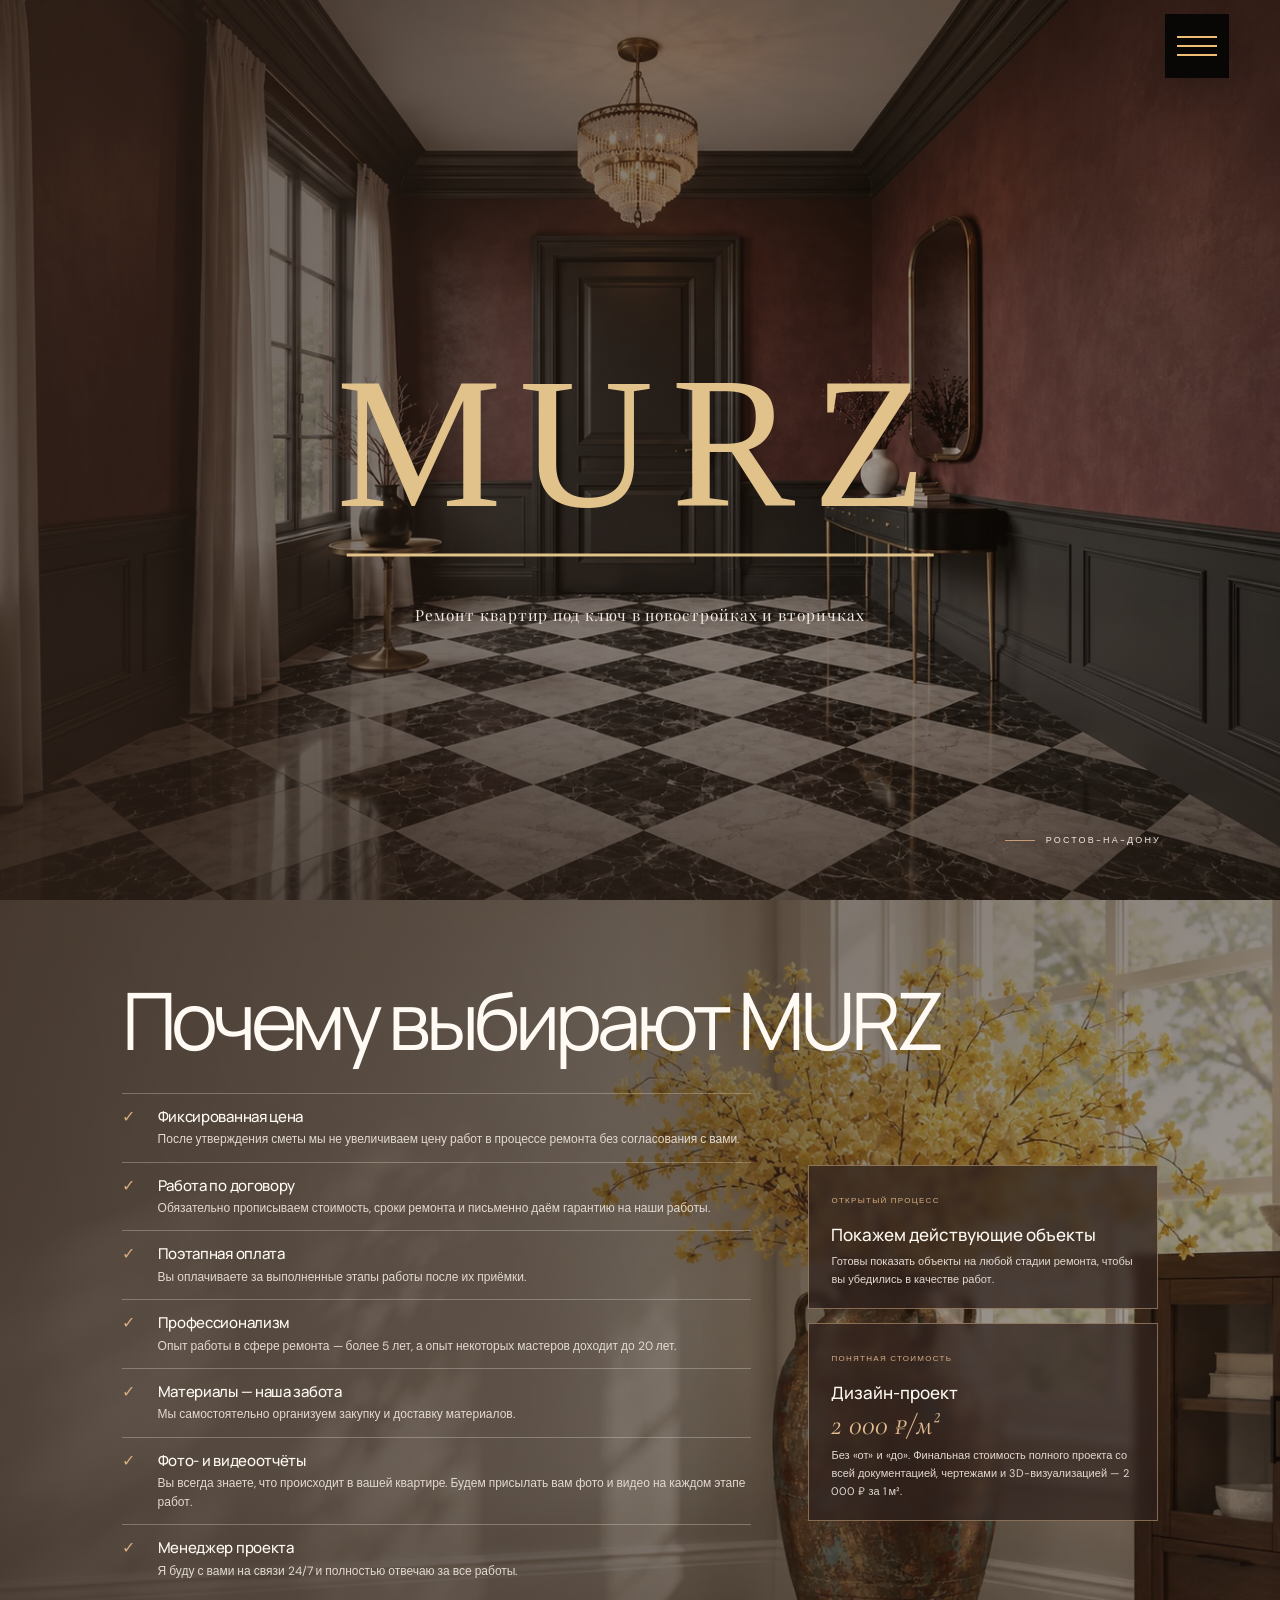
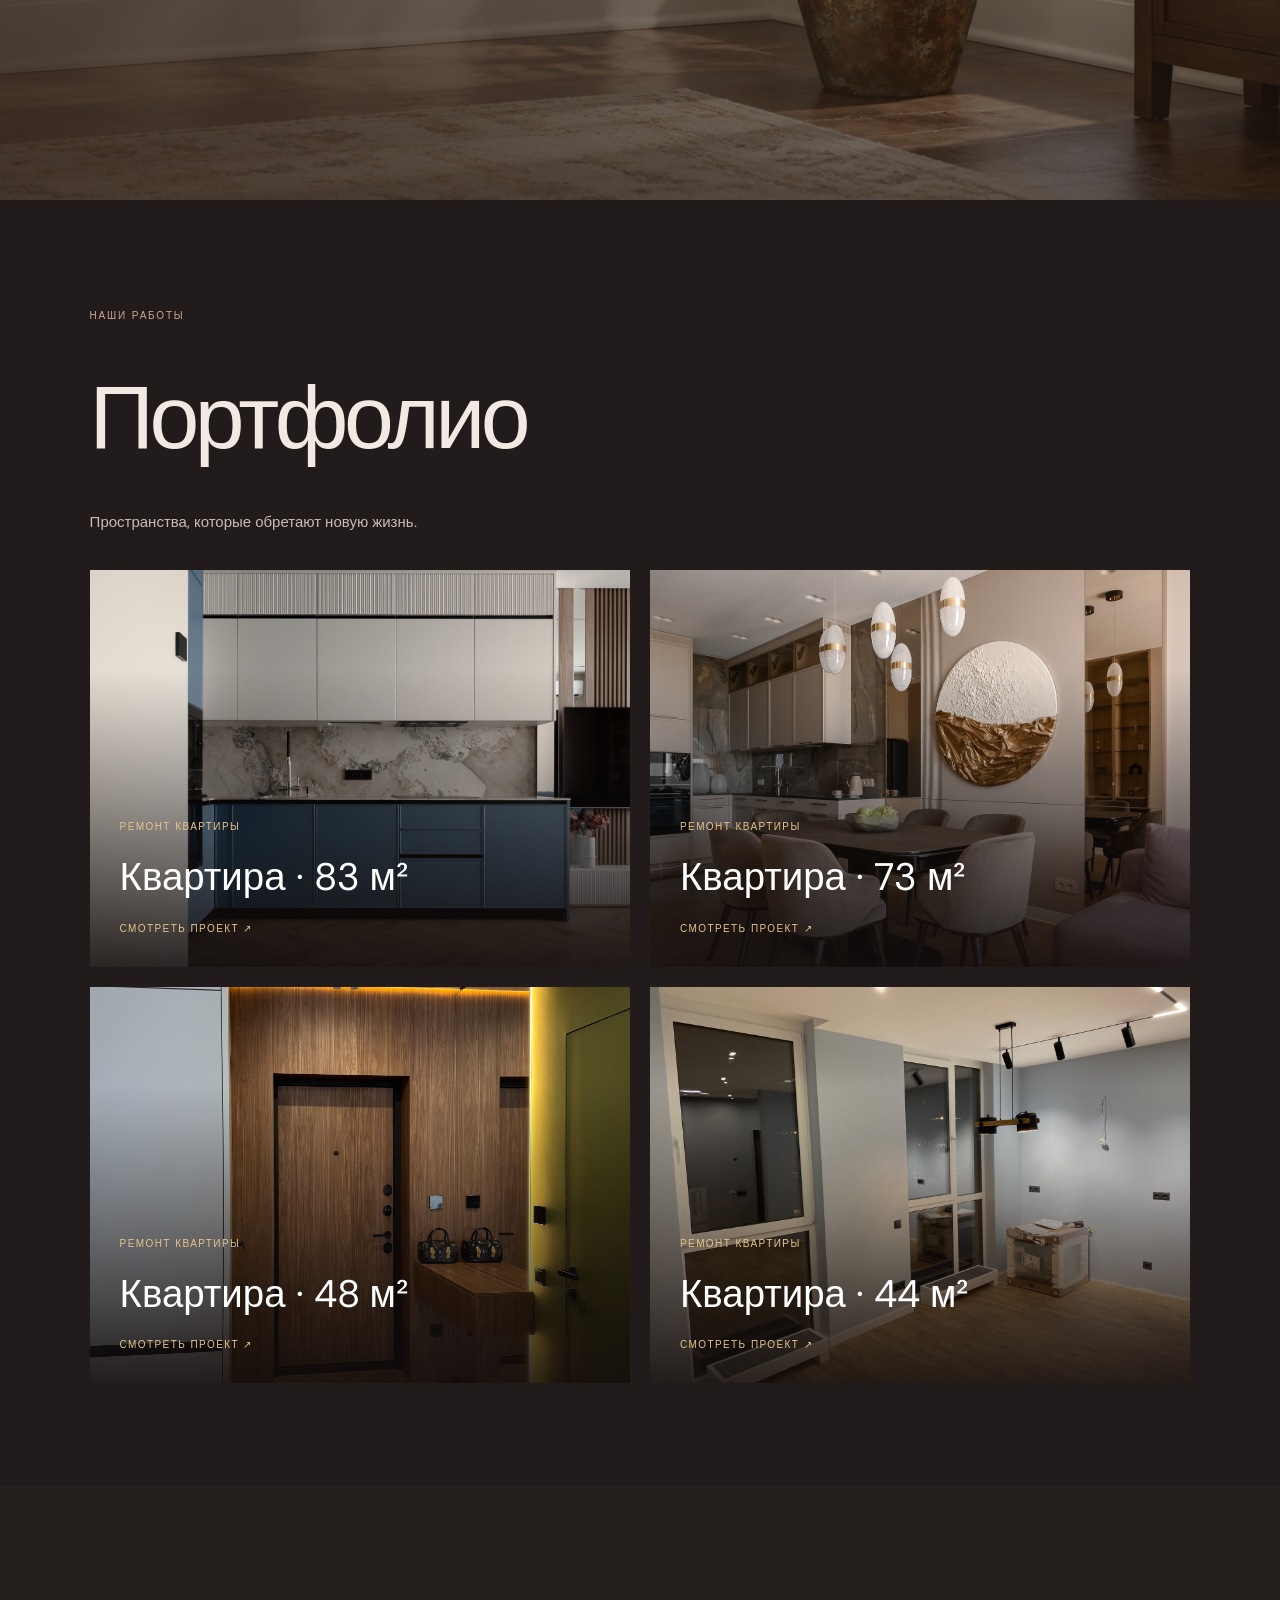
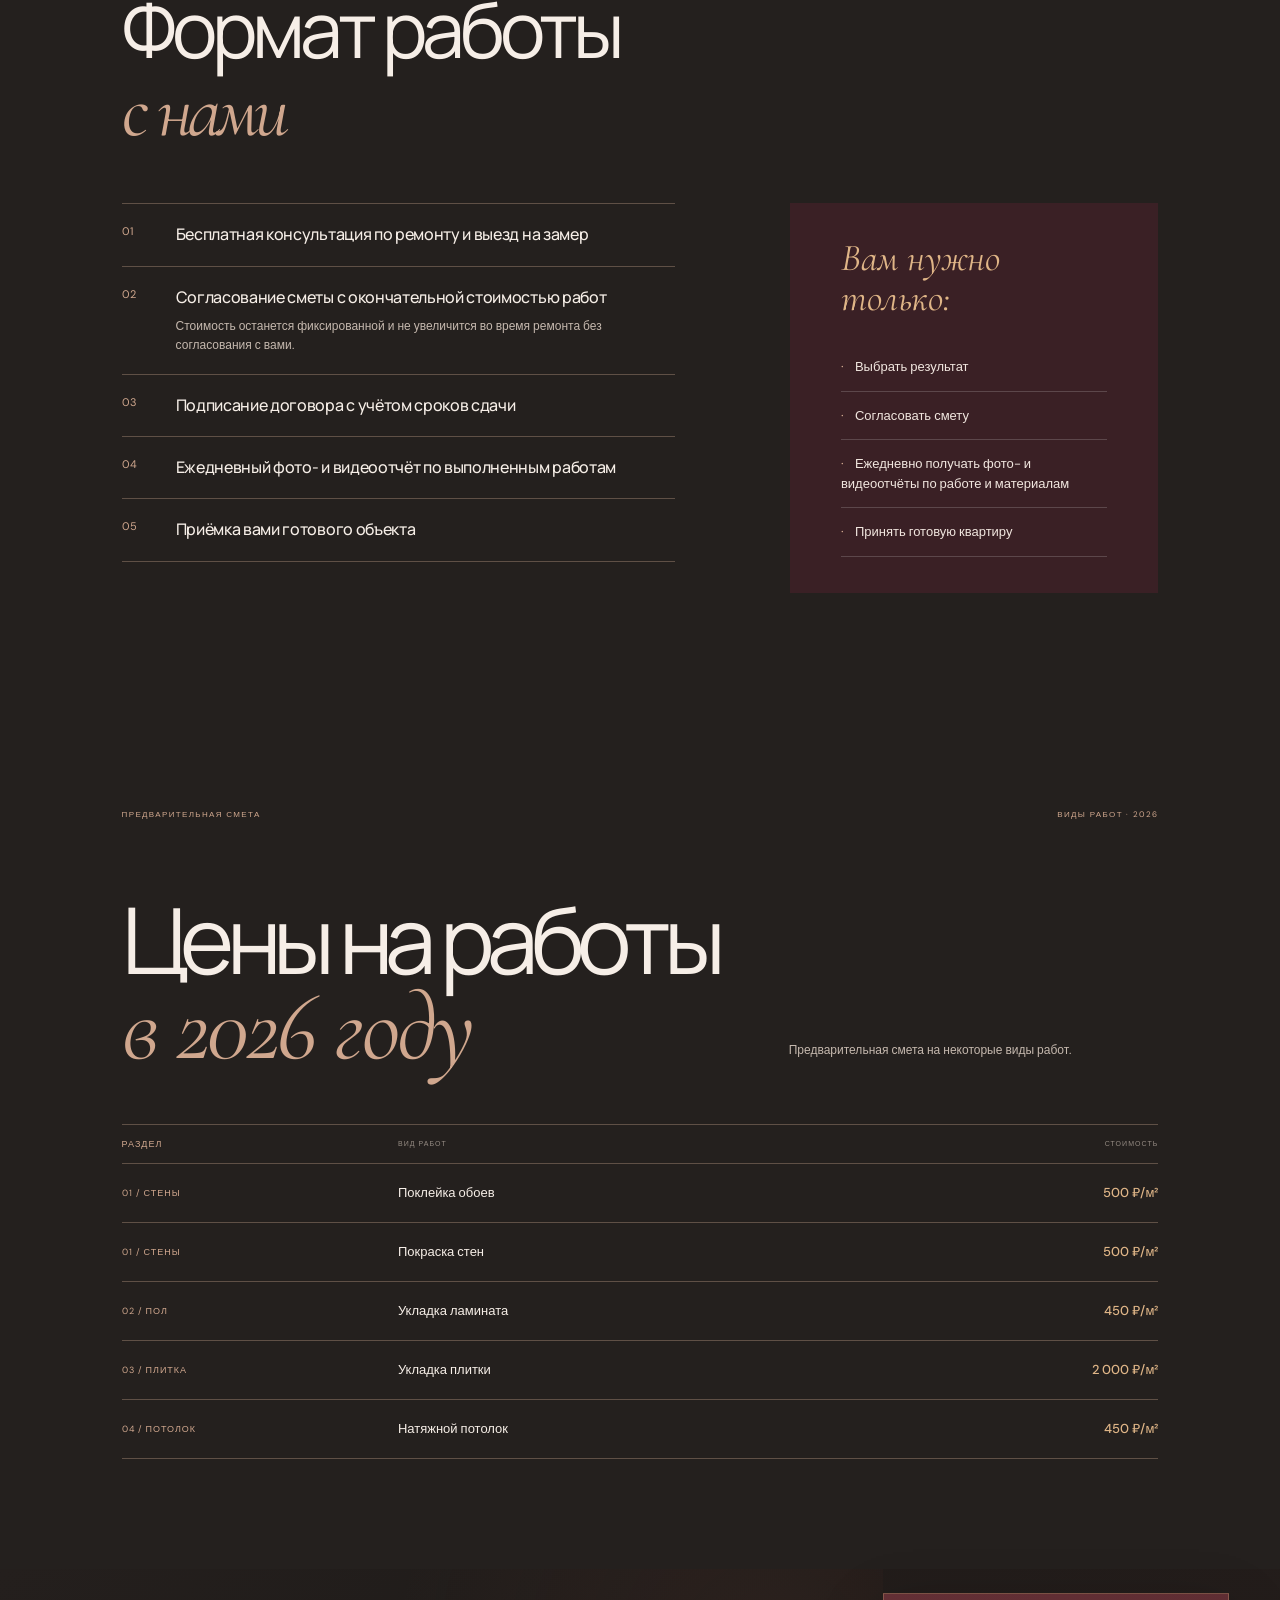
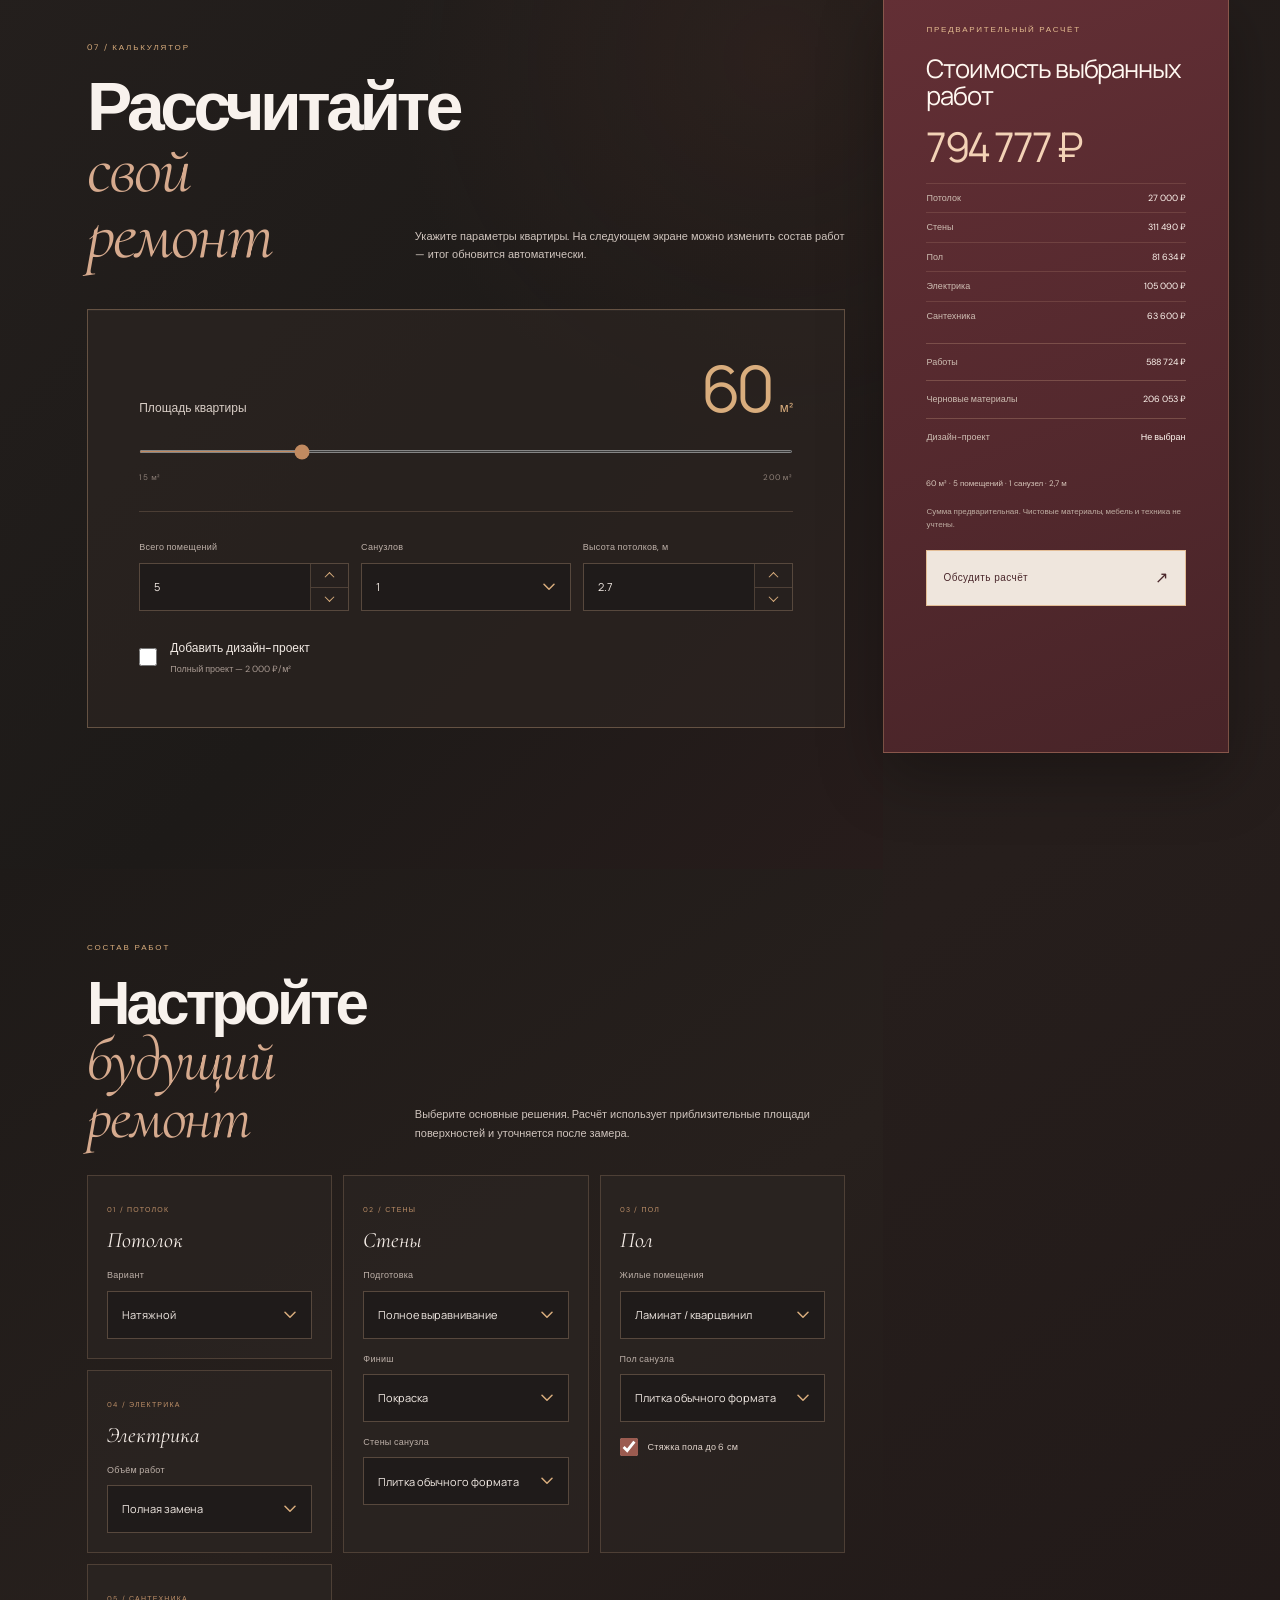
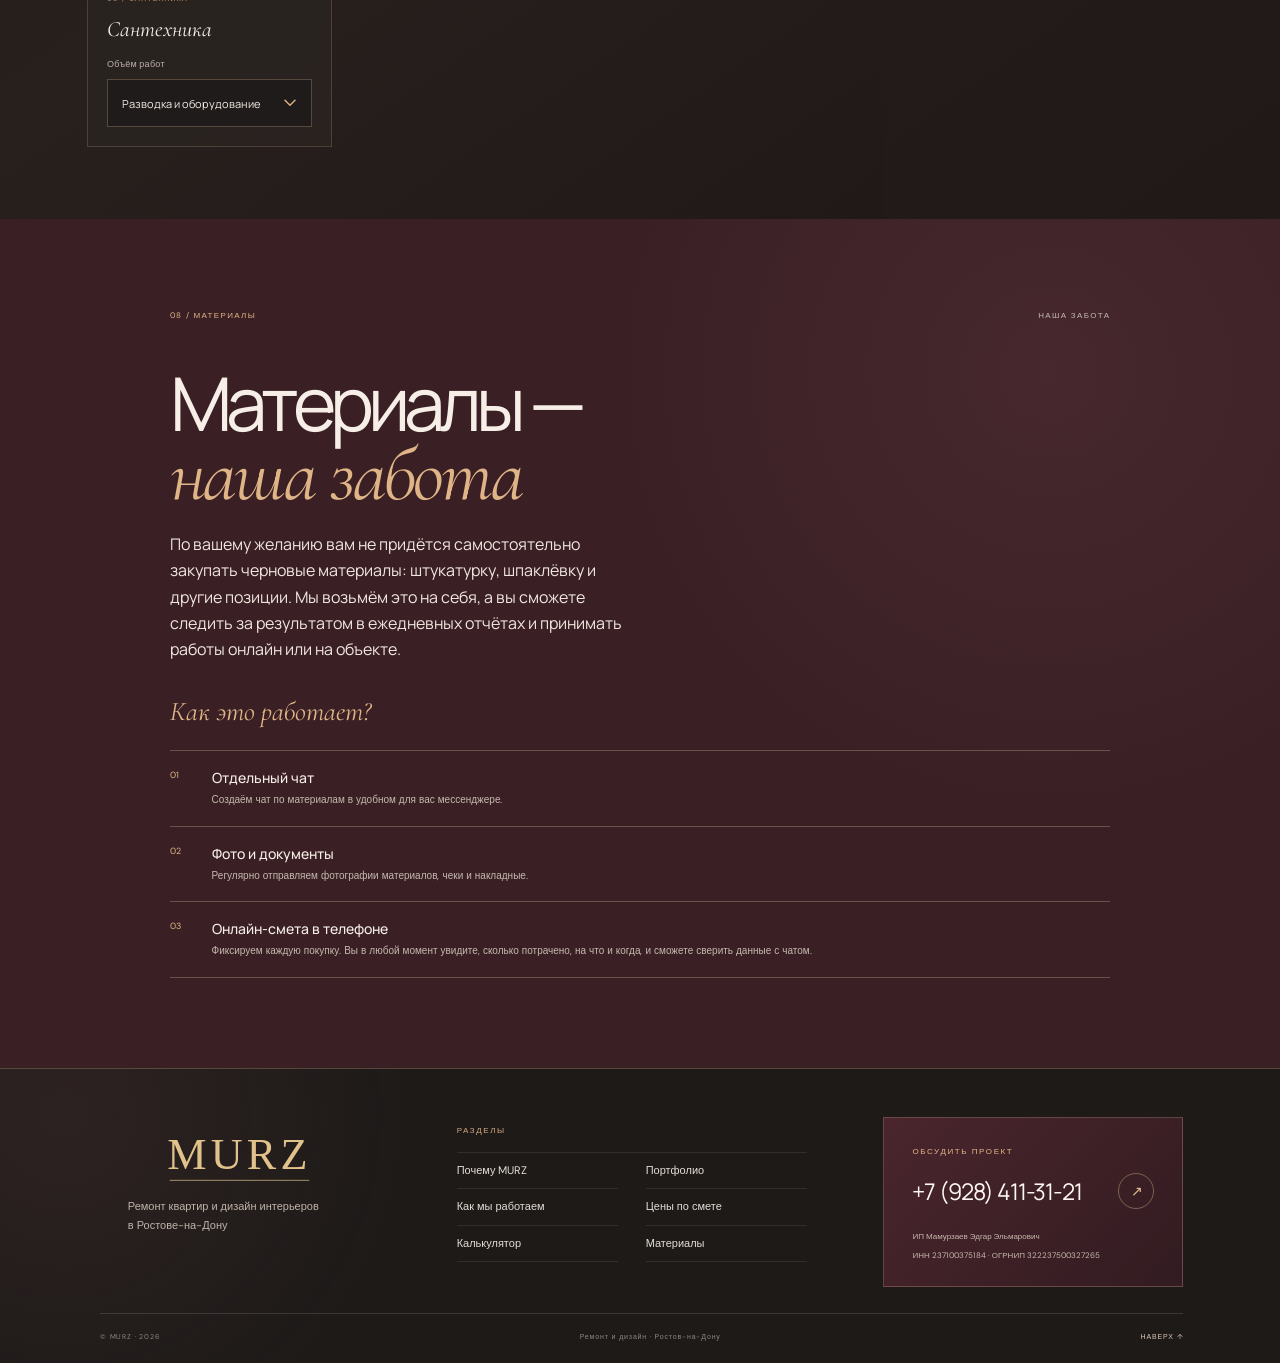
==== commit c6c0a706: "Add 44 square meter apartment gallery" ====
--- a/index.html
+++ b/index.html
@@ -70,7 +70,8 @@
       <div class="projects-heading"><span>НАШИ РАБОТЫ</span><h2>Портфолио</h2><p>Пространства, которые обретают новую жизнь.</p></div>
       <div class="project-cards"><button class="project-card" type="button" data-project="83" aria-haspopup="dialog" aria-controls="project-gallery"><img src="images/project-83/IMG_2264.JPG" alt="" loading="lazy"><span class="project-card-caption"><span>РЕМОНТ КВАРТИРЫ</span><strong>Квартира · 83 м²</strong><small>СМОТРЕТЬ ПРОЕКТ ↗</small></span></button>
       <button class="project-card" type="button" data-project="73" aria-haspopup="dialog" aria-controls="project-gallery"><img src="images/project-73/IMG_2297.JPG" alt="" loading="lazy"><span class="project-card-caption"><span>РЕМОНТ КВАРТИРЫ</span><strong>Квартира · 73 м²</strong><small>СМОТРЕТЬ ПРОЕКТ ↗</small></span></button>
-      <button class="project-card" type="button" data-project="48" aria-haspopup="dialog" aria-controls="project-gallery"><img src="images/project-48/IMG_2120.JPG" alt="" loading="lazy"><span class="project-card-caption"><span>РЕМОНТ КВАРТИРЫ</span><strong>Квартира · 48 м²</strong><small>СМОТРЕТЬ ПРОЕКТ ↗</small></span></button></div>
+      <button class="project-card" type="button" data-project="48" aria-haspopup="dialog" aria-controls="project-gallery"><img src="images/project-48/IMG_2120.JPG" alt="" loading="lazy"><span class="project-card-caption"><span>РЕМОНТ КВАРТИРЫ</span><strong>Квартира · 48 м²</strong><small>СМОТРЕТЬ ПРОЕКТ ↗</small></span></button>
+      <button class="project-card" type="button" data-project="44" aria-haspopup="dialog" aria-controls="project-gallery"><img src="images/project-44/IMG_2176.JPG" alt="" loading="lazy"><span class="project-card-caption"><span>РЕМОНТ КВАРТИРЫ</span><strong>Квартира · 44 м²</strong><small>СМОТРЕТЬ ПРОЕКТ ↗</small></span></button></div>
     </section>
     <dialog class="project-dialog" id="project-gallery" aria-labelledby="project-title"><div class="project-dialog-head"><div><span>ПОРТФОЛИО MURZ</span><h2 id="project-title">Квартира · 83 м²</h2></div><button type="button" class="project-close" aria-label="Закрыть галерею">×</button></div><div class="project-grid"></div></dialog>
     <dialog class="project-lightbox" id="project-lightbox" aria-label="Просмотр фотографии"><button type="button" class="lightbox-close" aria-label="Закрыть просмотр">×</button><button type="button" class="lightbox-prev" aria-label="Предыдущее фото">←</button><img alt=""><button type="button" class="lightbox-next" aria-label="Следующее фото">→</button><span class="lightbox-counter" aria-live="polite"></span></dialog>
@@ -268,6 +269,6 @@
     </div>
     <div class="footer-bottom"><span>© MURZ · 2026</span><span>Ремонт и дизайн · Ростов-на-Дону</span><a href="#top">НАВЕРХ ↑</a></div>
   </footer>
-  <script src="site.js?v=maison-version-20261117-4" defer></script>
+  <script src="site.js?v=maison-version-20261117-5" defer></script>
 </body>
 </html>
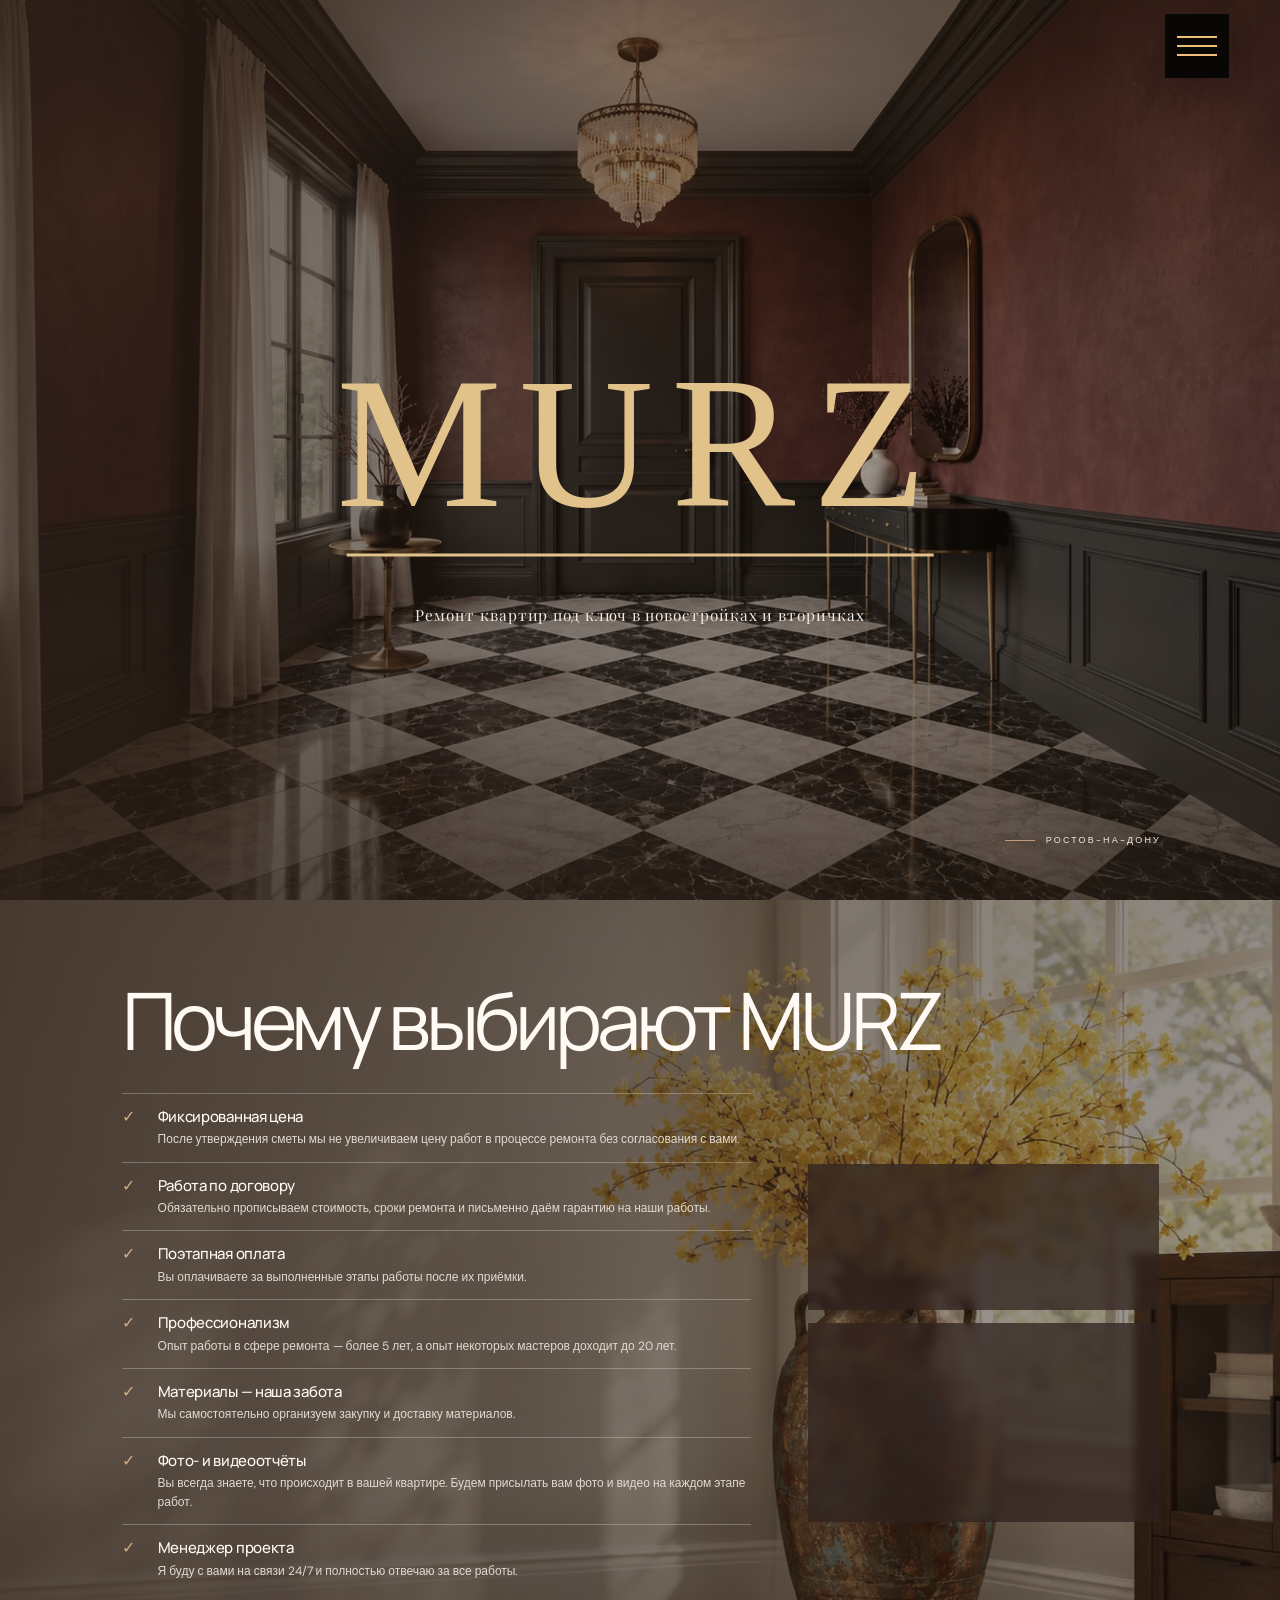
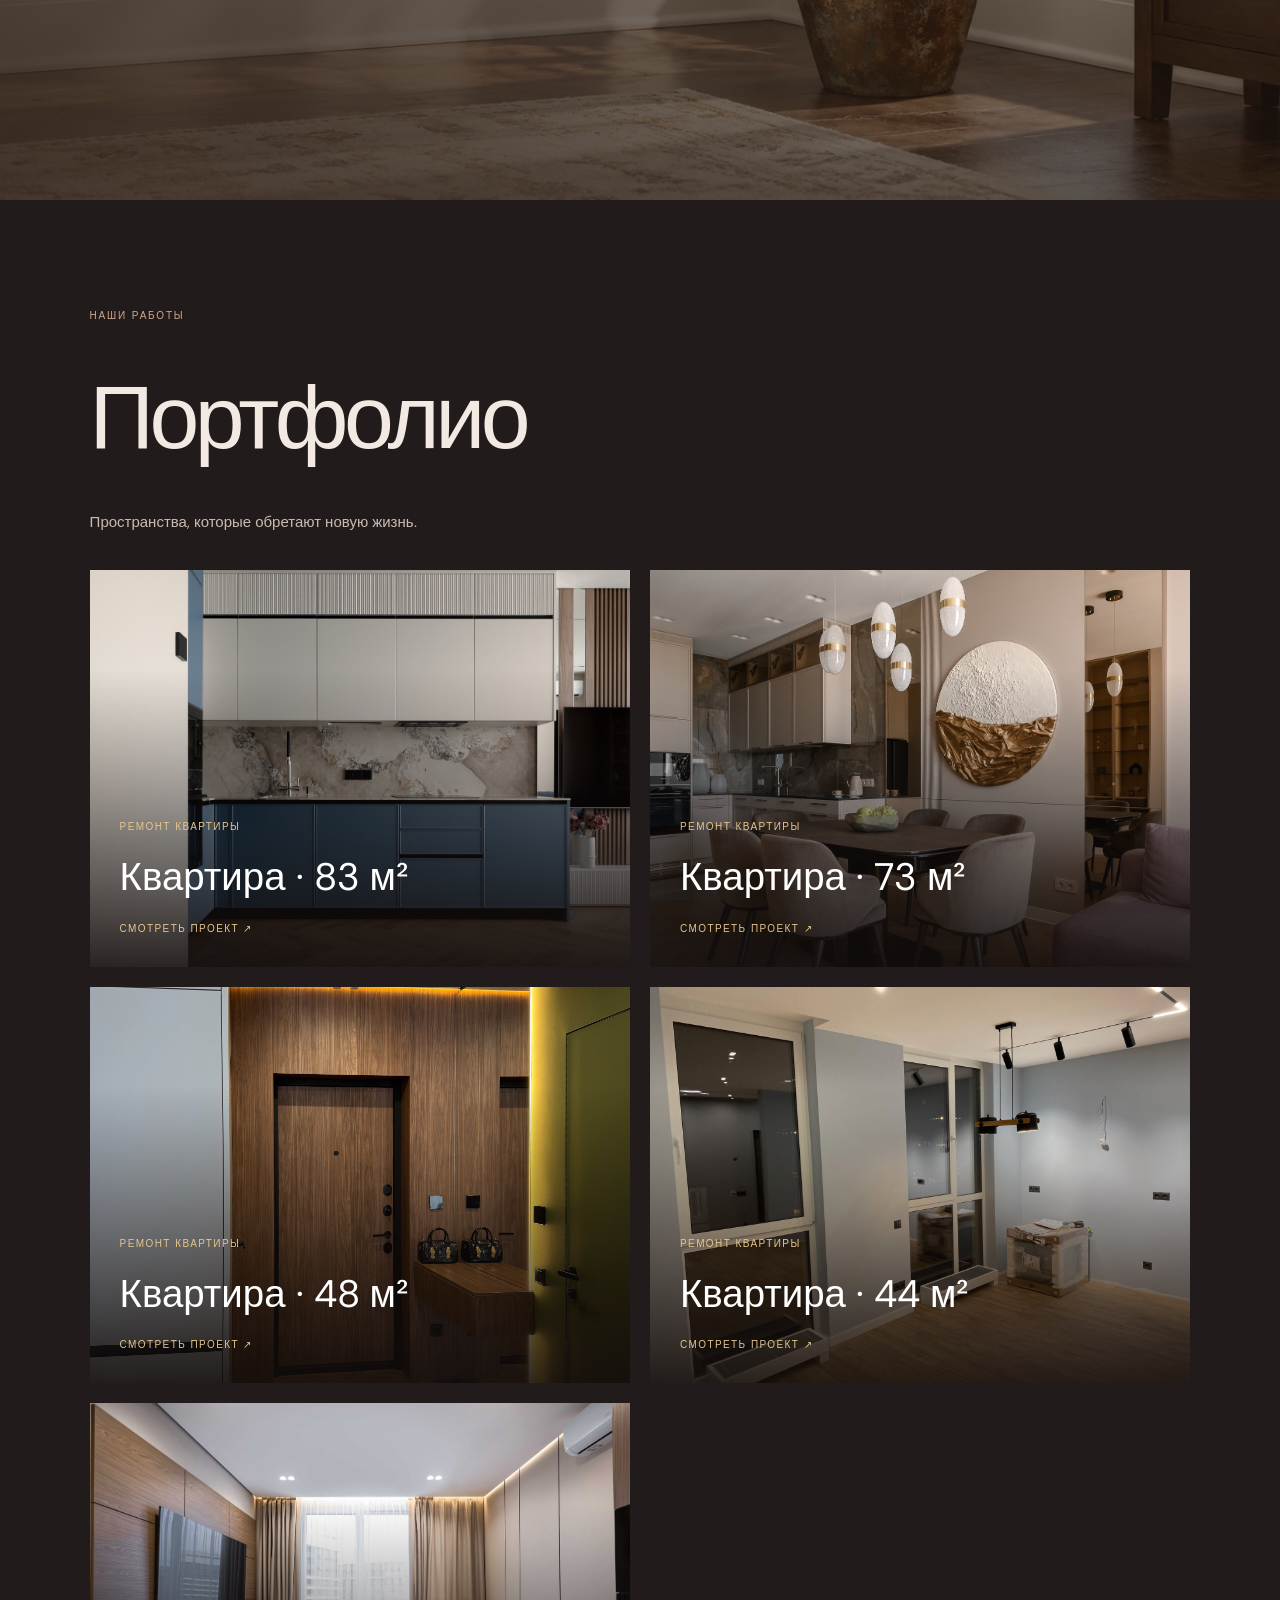
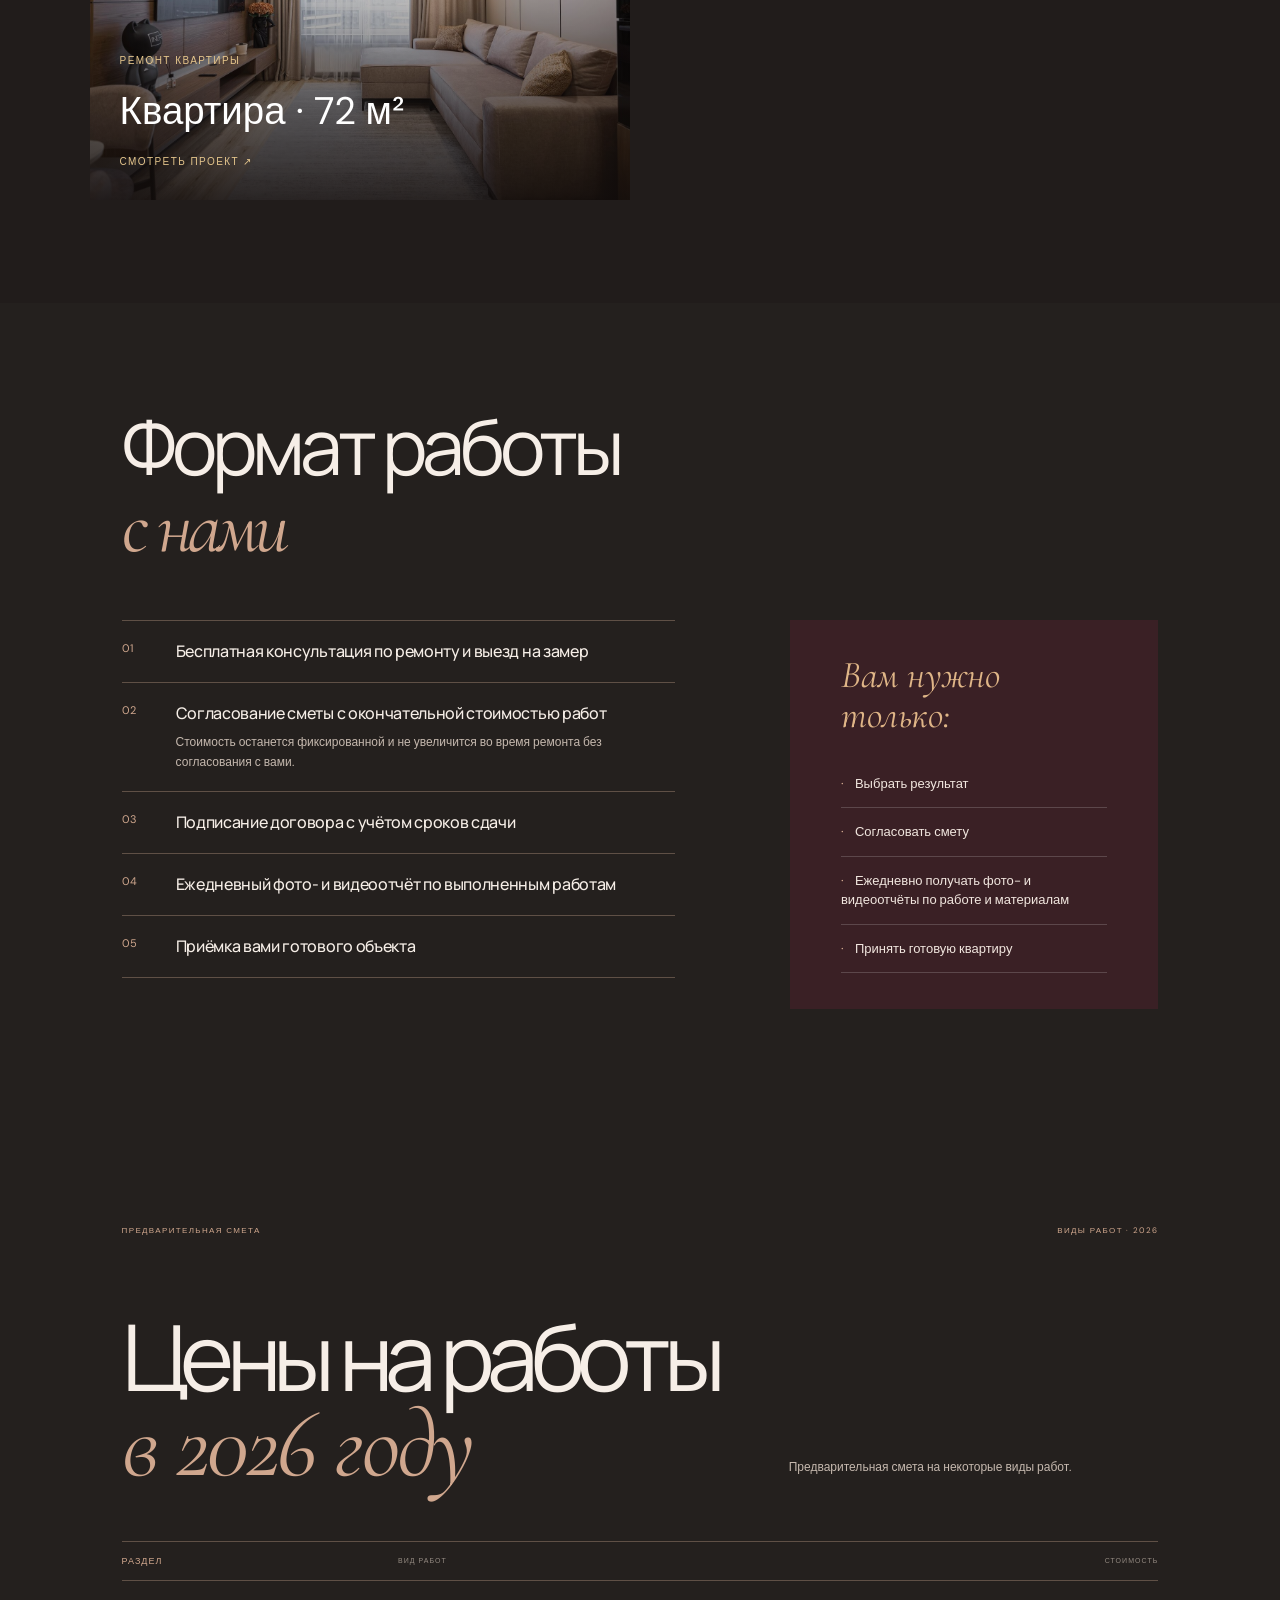
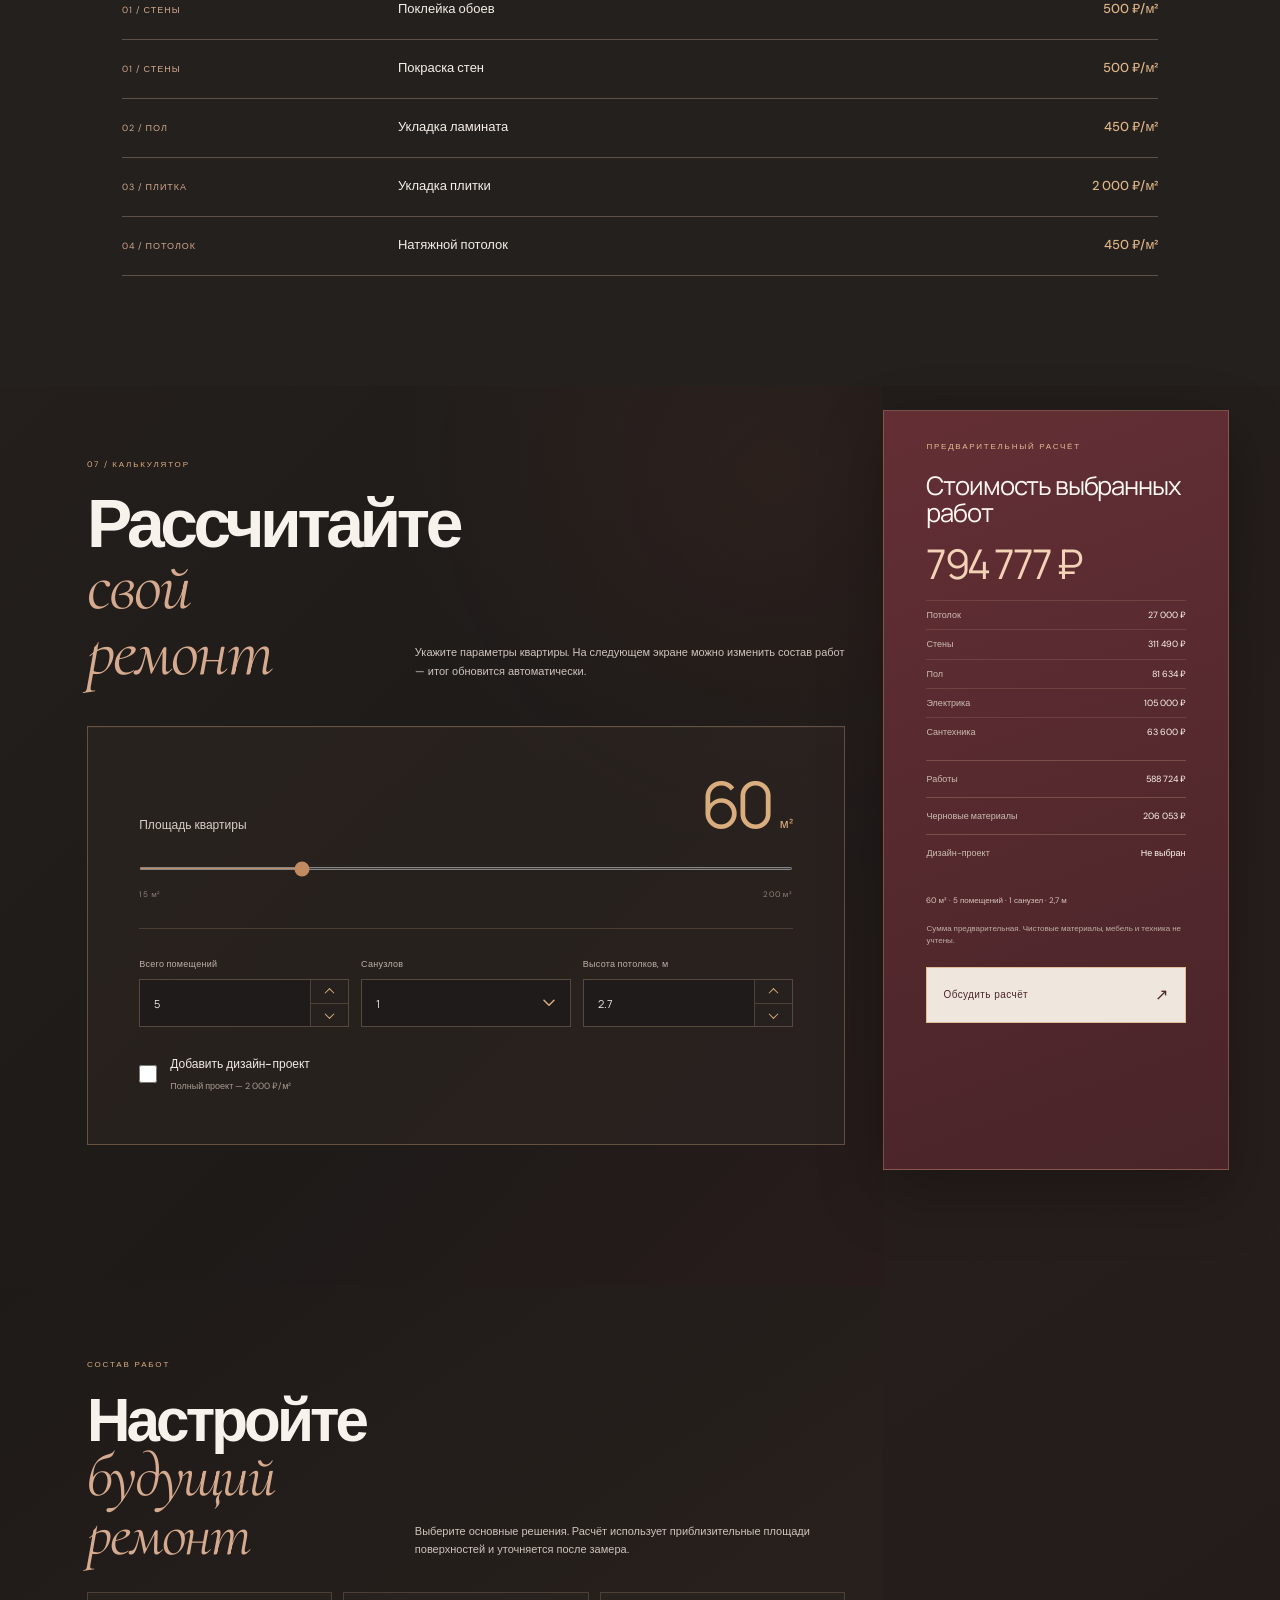
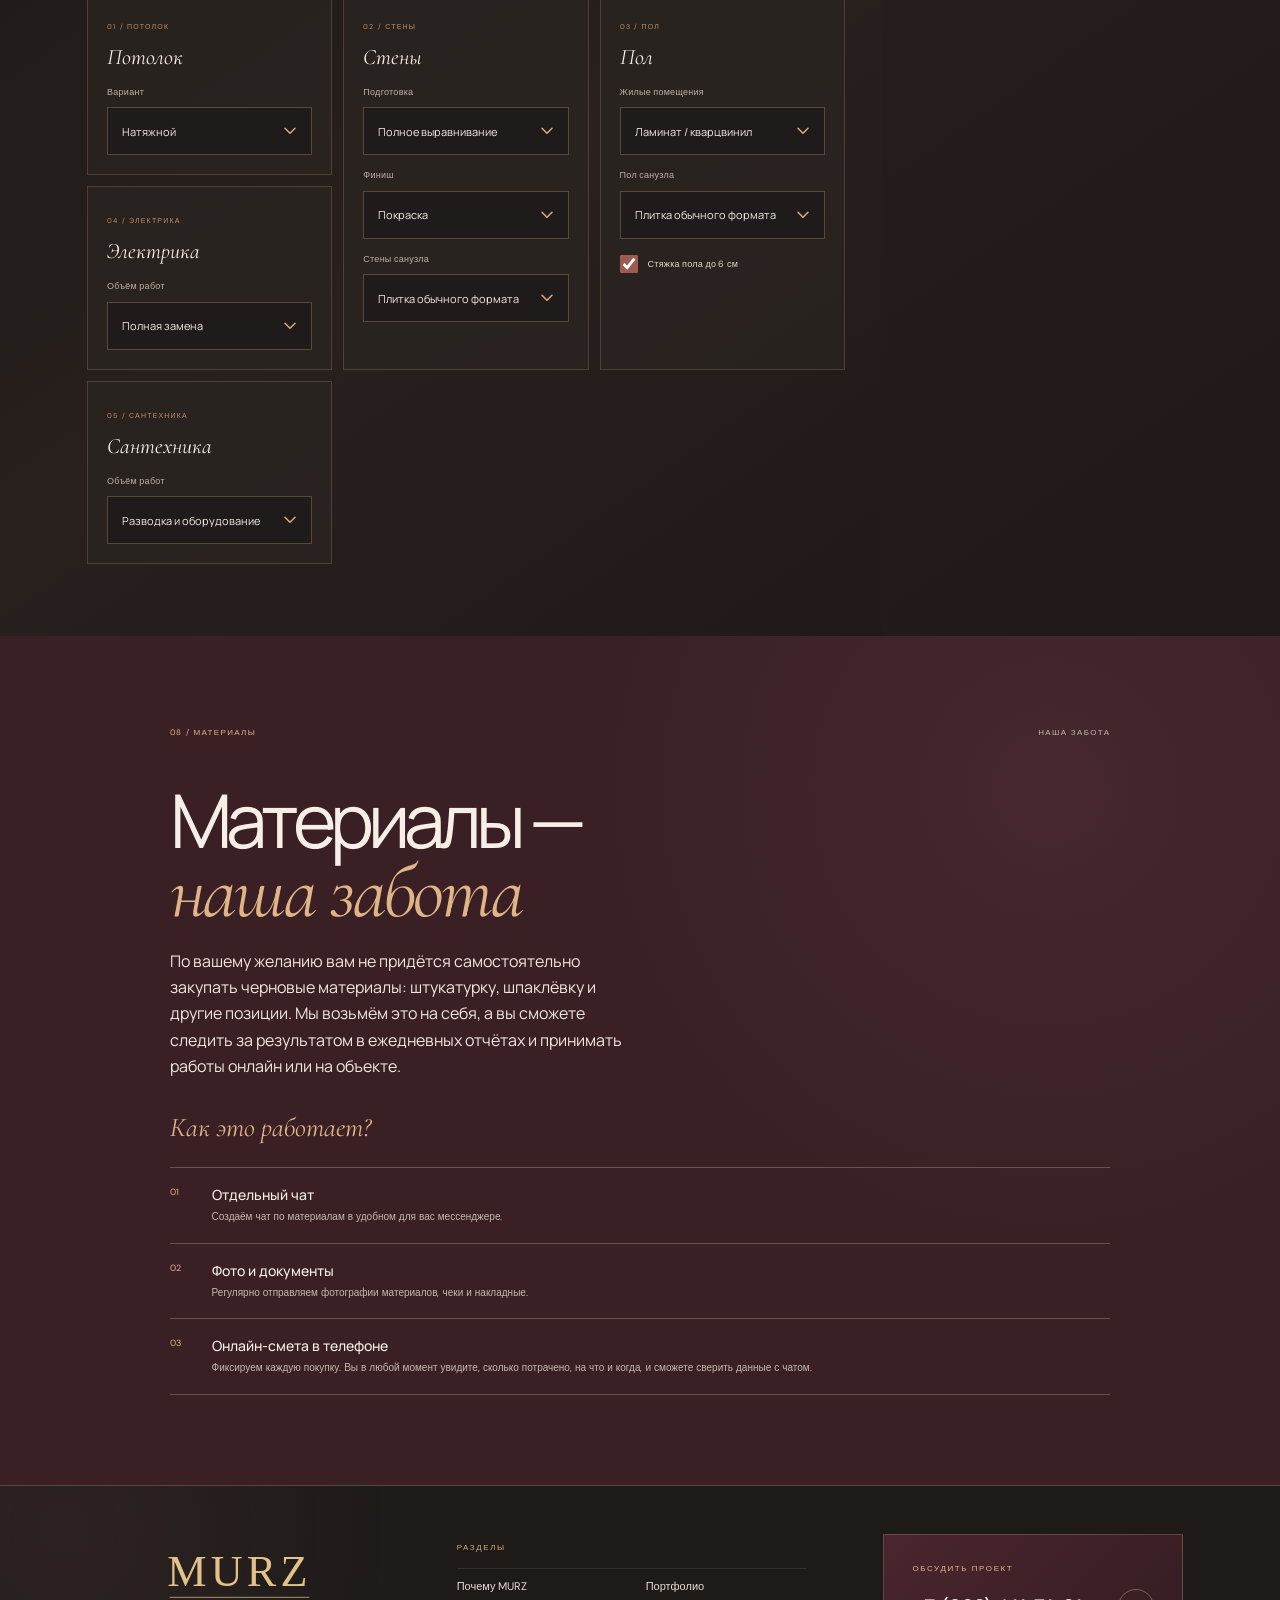
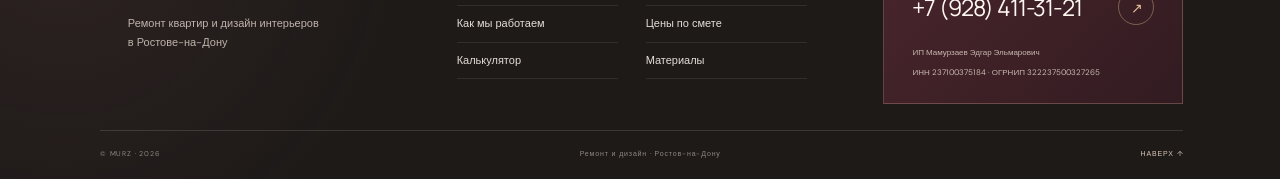
==== commit 8852b3e1: "Add 72 square meter apartment gallery" ====
--- a/index.html
+++ b/index.html
@@ -71,7 +71,8 @@
       <div class="project-cards"><button class="project-card" type="button" data-project="83" aria-haspopup="dialog" aria-controls="project-gallery"><img src="images/project-83/IMG_2264.JPG" alt="" loading="lazy"><span class="project-card-caption"><span>РЕМОНТ КВАРТИРЫ</span><strong>Квартира · 83 м²</strong><small>СМОТРЕТЬ ПРОЕКТ ↗</small></span></button>
       <button class="project-card" type="button" data-project="73" aria-haspopup="dialog" aria-controls="project-gallery"><img src="images/project-73/IMG_2297.JPG" alt="" loading="lazy"><span class="project-card-caption"><span>РЕМОНТ КВАРТИРЫ</span><strong>Квартира · 73 м²</strong><small>СМОТРЕТЬ ПРОЕКТ ↗</small></span></button>
       <button class="project-card" type="button" data-project="48" aria-haspopup="dialog" aria-controls="project-gallery"><img src="images/project-48/IMG_2120.JPG" alt="" loading="lazy"><span class="project-card-caption"><span>РЕМОНТ КВАРТИРЫ</span><strong>Квартира · 48 м²</strong><small>СМОТРЕТЬ ПРОЕКТ ↗</small></span></button>
-      <button class="project-card" type="button" data-project="44" aria-haspopup="dialog" aria-controls="project-gallery"><img src="images/project-44/IMG_2176.JPG" alt="" loading="lazy"><span class="project-card-caption"><span>РЕМОНТ КВАРТИРЫ</span><strong>Квартира · 44 м²</strong><small>СМОТРЕТЬ ПРОЕКТ ↗</small></span></button></div>
+      <button class="project-card" type="button" data-project="44" aria-haspopup="dialog" aria-controls="project-gallery"><img src="images/project-44/IMG_2176.JPG" alt="" loading="lazy"><span class="project-card-caption"><span>РЕМОНТ КВАРТИРЫ</span><strong>Квартира · 44 м²</strong><small>СМОТРЕТЬ ПРОЕКТ ↗</small></span></button>
+      <button class="project-card" type="button" data-project="72" aria-haspopup="dialog" aria-controls="project-gallery"><img src="images/project-72/IMG_2120.JPG" alt="" loading="lazy"><span class="project-card-caption"><span>РЕМОНТ КВАРТИРЫ</span><strong>Квартира · 72 м²</strong><small>СМОТРЕТЬ ПРОЕКТ ↗</small></span></button></div>
     </section>
     <dialog class="project-dialog" id="project-gallery" aria-labelledby="project-title"><div class="project-dialog-head"><div><span>ПОРТФОЛИО MURZ</span><h2 id="project-title">Квартира · 83 м²</h2></div><button type="button" class="project-close" aria-label="Закрыть галерею">×</button></div><div class="project-grid"></div></dialog>
     <dialog class="project-lightbox" id="project-lightbox" aria-label="Просмотр фотографии"><button type="button" class="lightbox-close" aria-label="Закрыть просмотр">×</button><button type="button" class="lightbox-prev" aria-label="Предыдущее фото">←</button><img alt=""><button type="button" class="lightbox-next" aria-label="Следующее фото">→</button><span class="lightbox-counter" aria-live="polite"></span></dialog>
@@ -269,6 +270,6 @@
     </div>
     <div class="footer-bottom"><span>© MURZ · 2026</span><span>Ремонт и дизайн · Ростов-на-Дону</span><a href="#top">НАВЕРХ ↑</a></div>
   </footer>
-  <script src="site.js?v=maison-version-20261117-5" defer></script>
+  <script src="site.js?v=maison-version-20261117-6" defer></script>
 </body>
 </html>
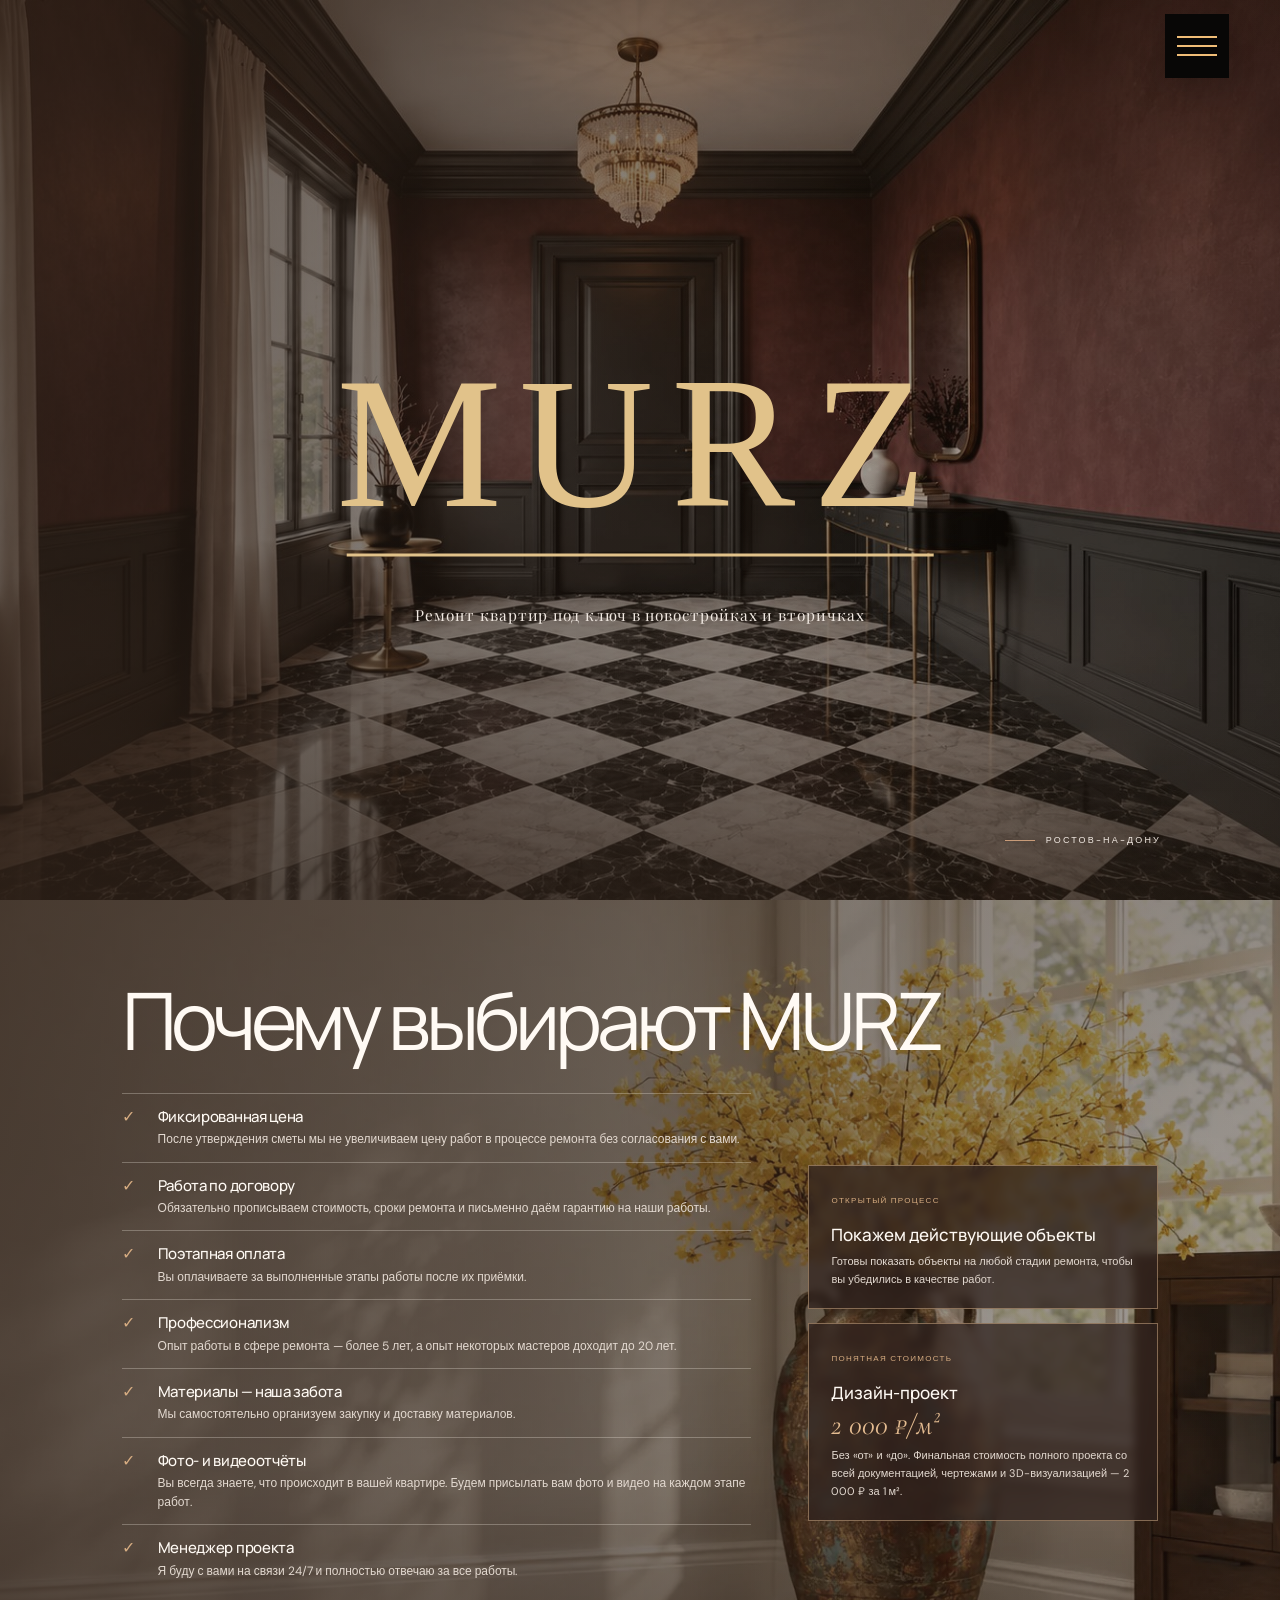
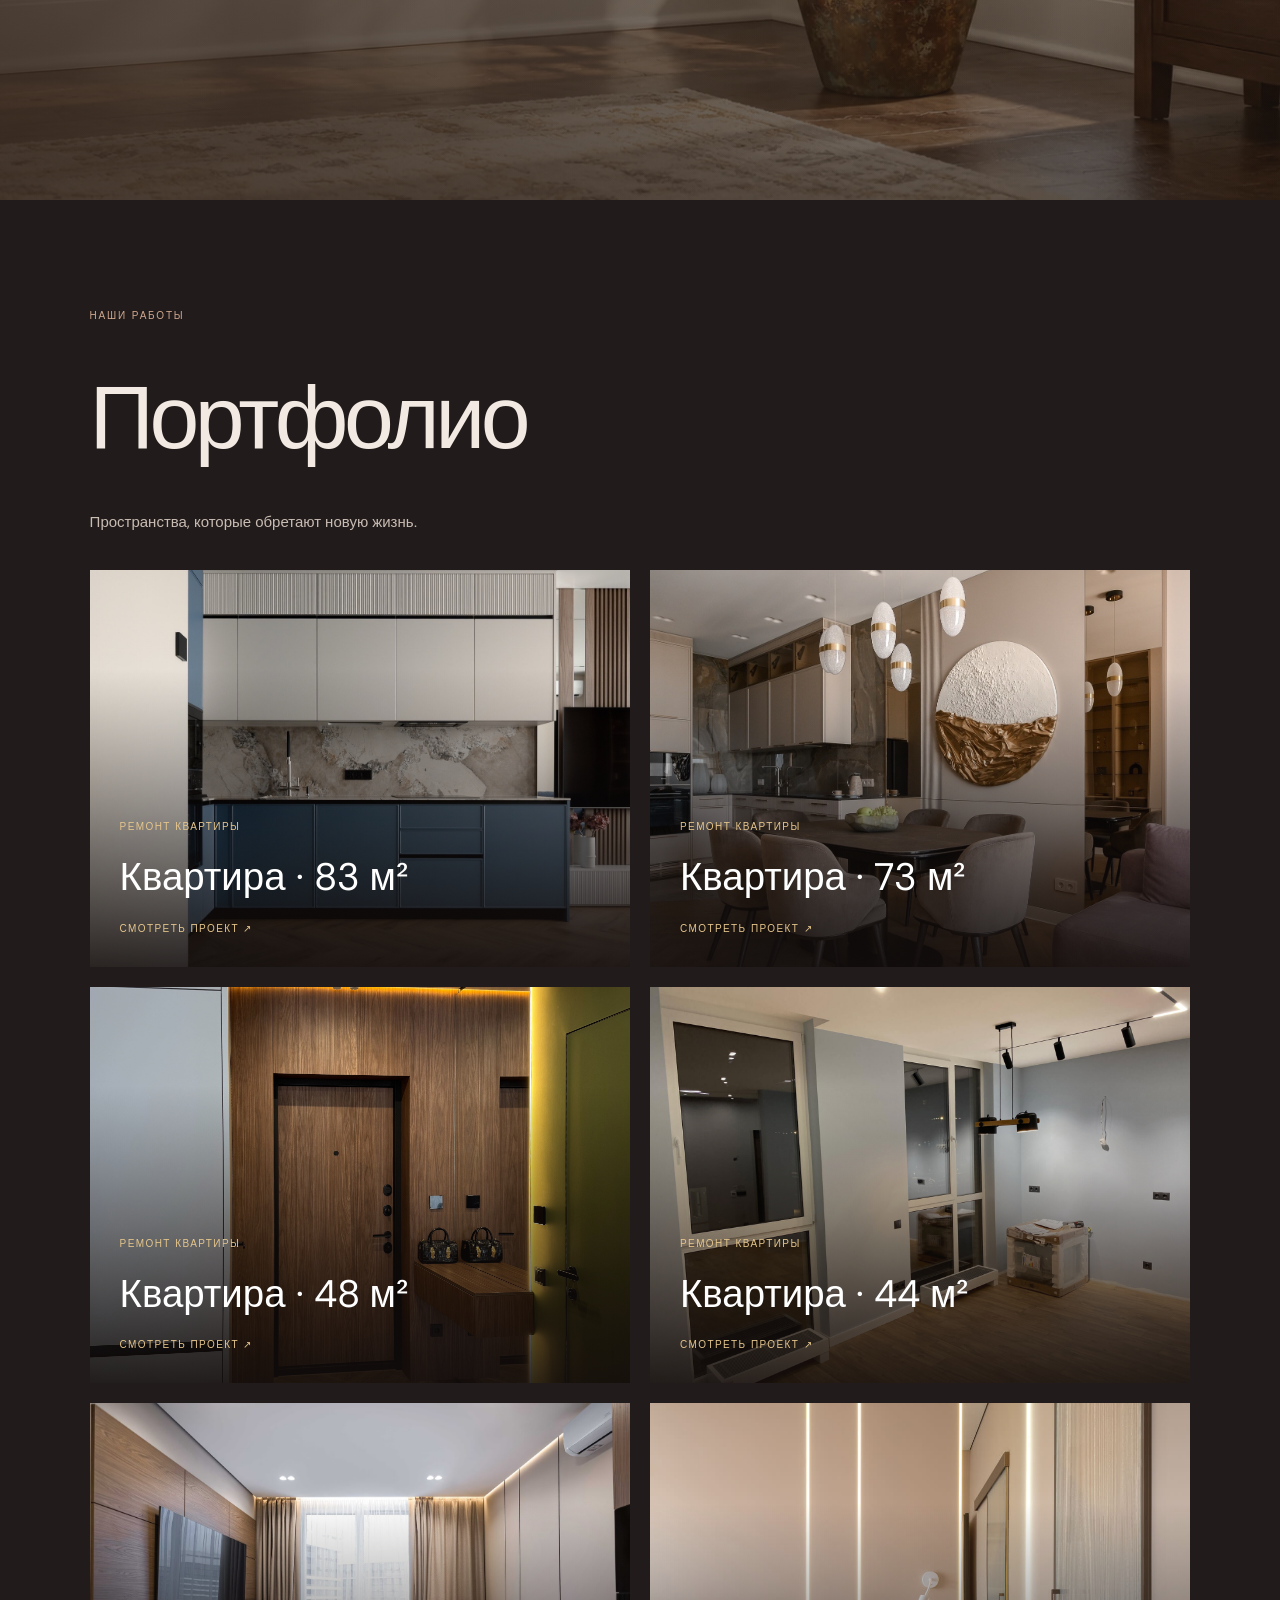
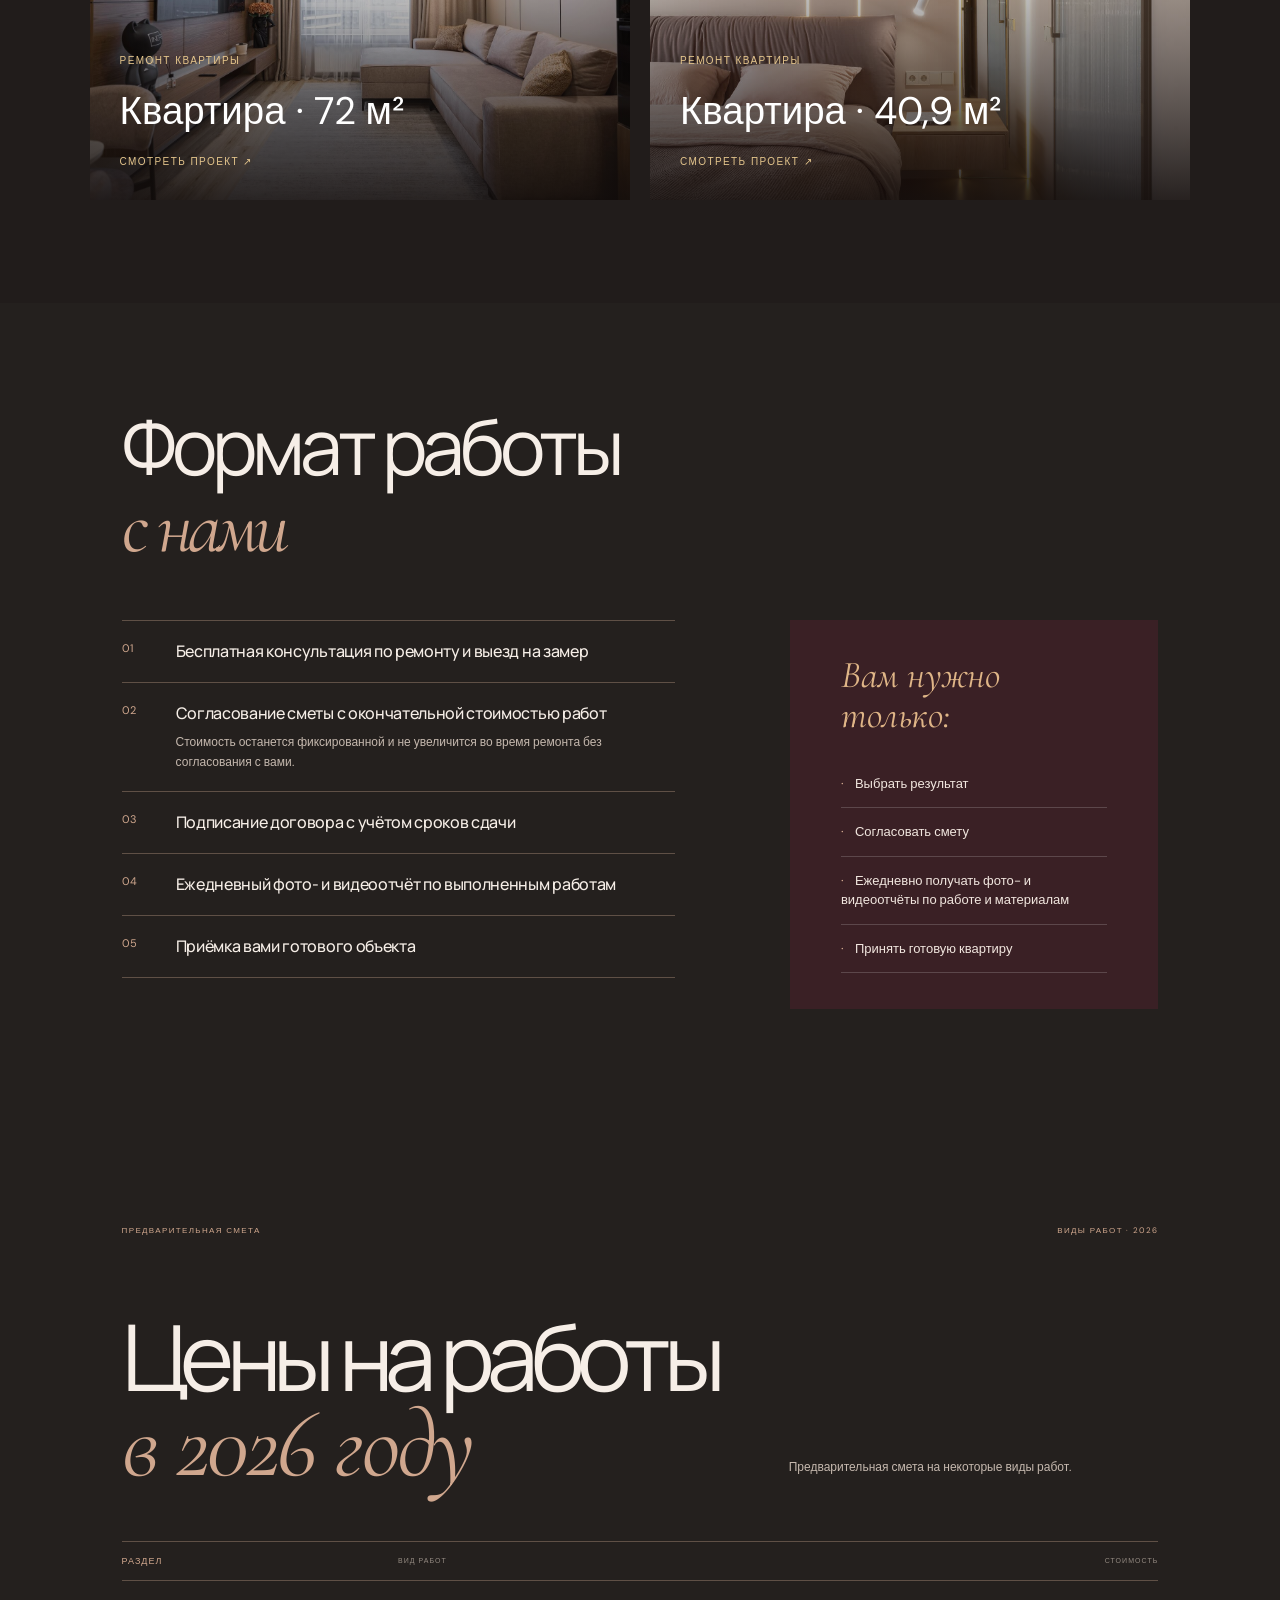
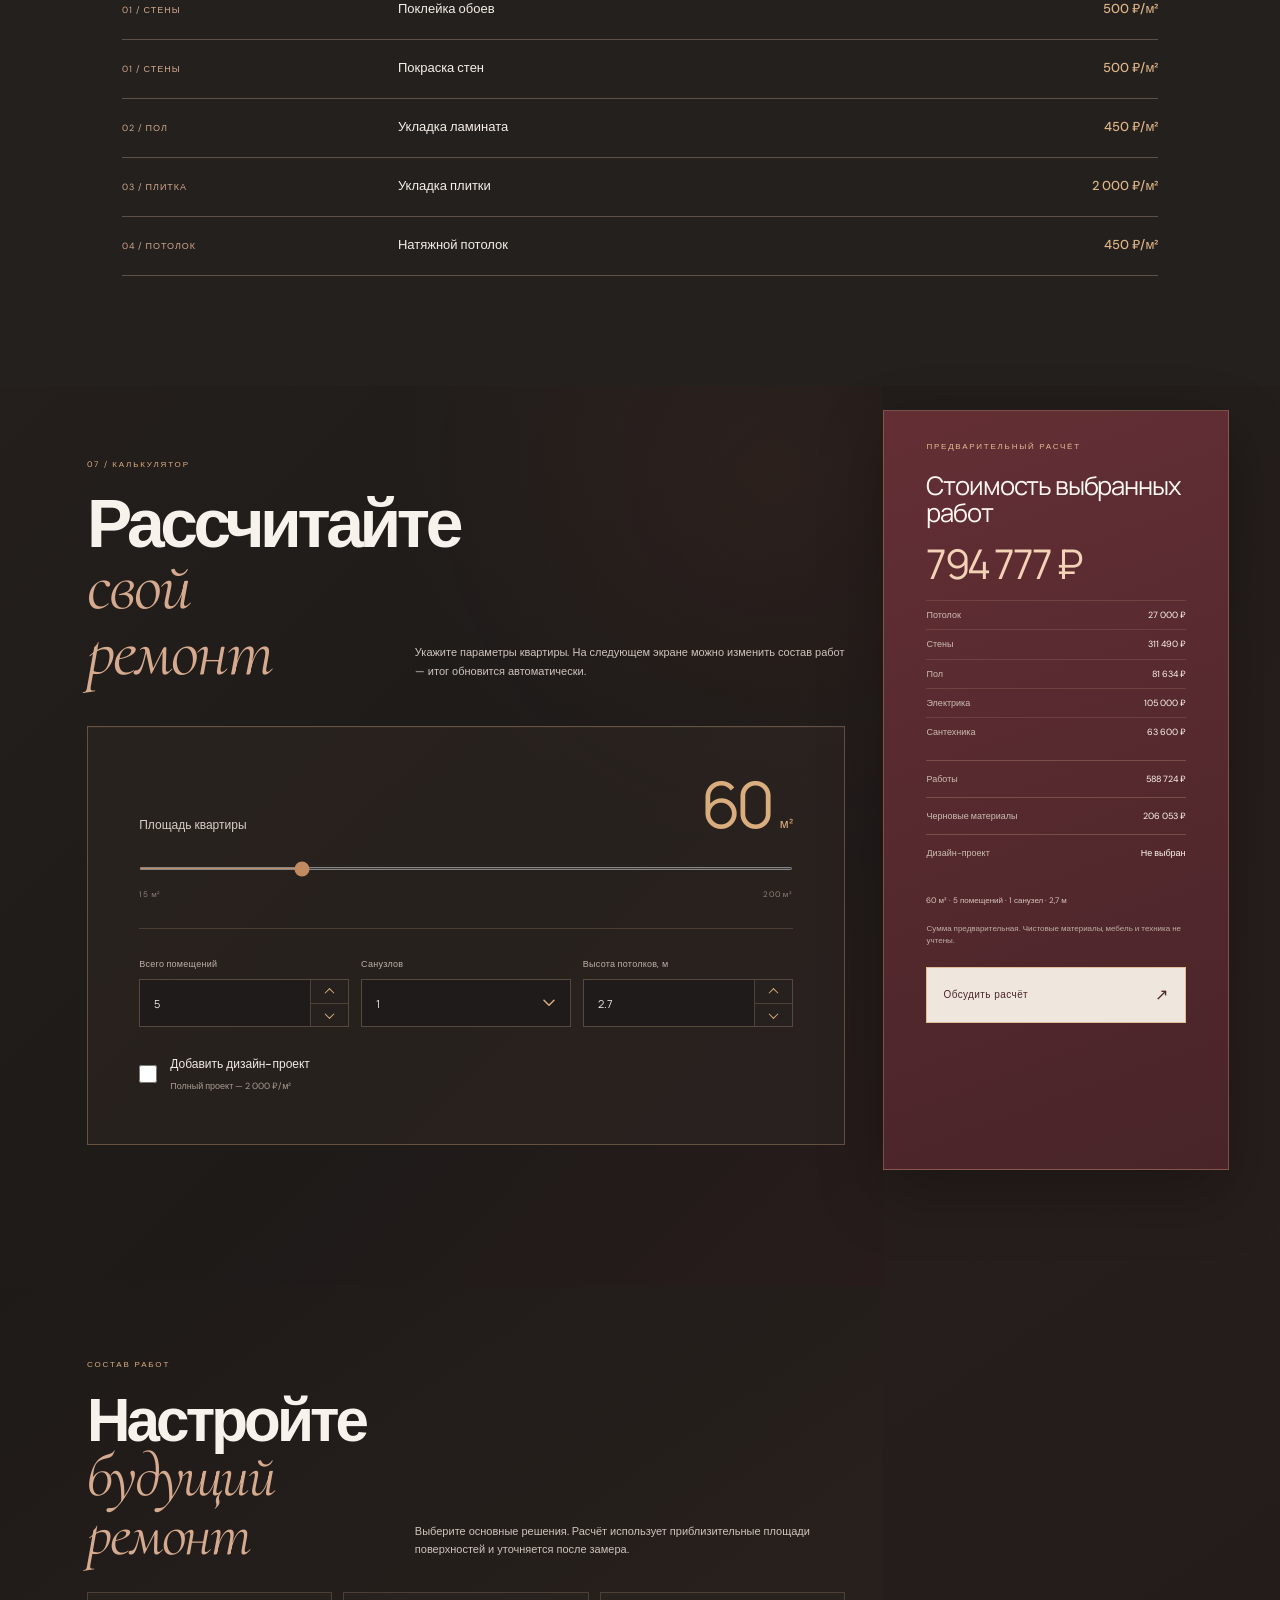
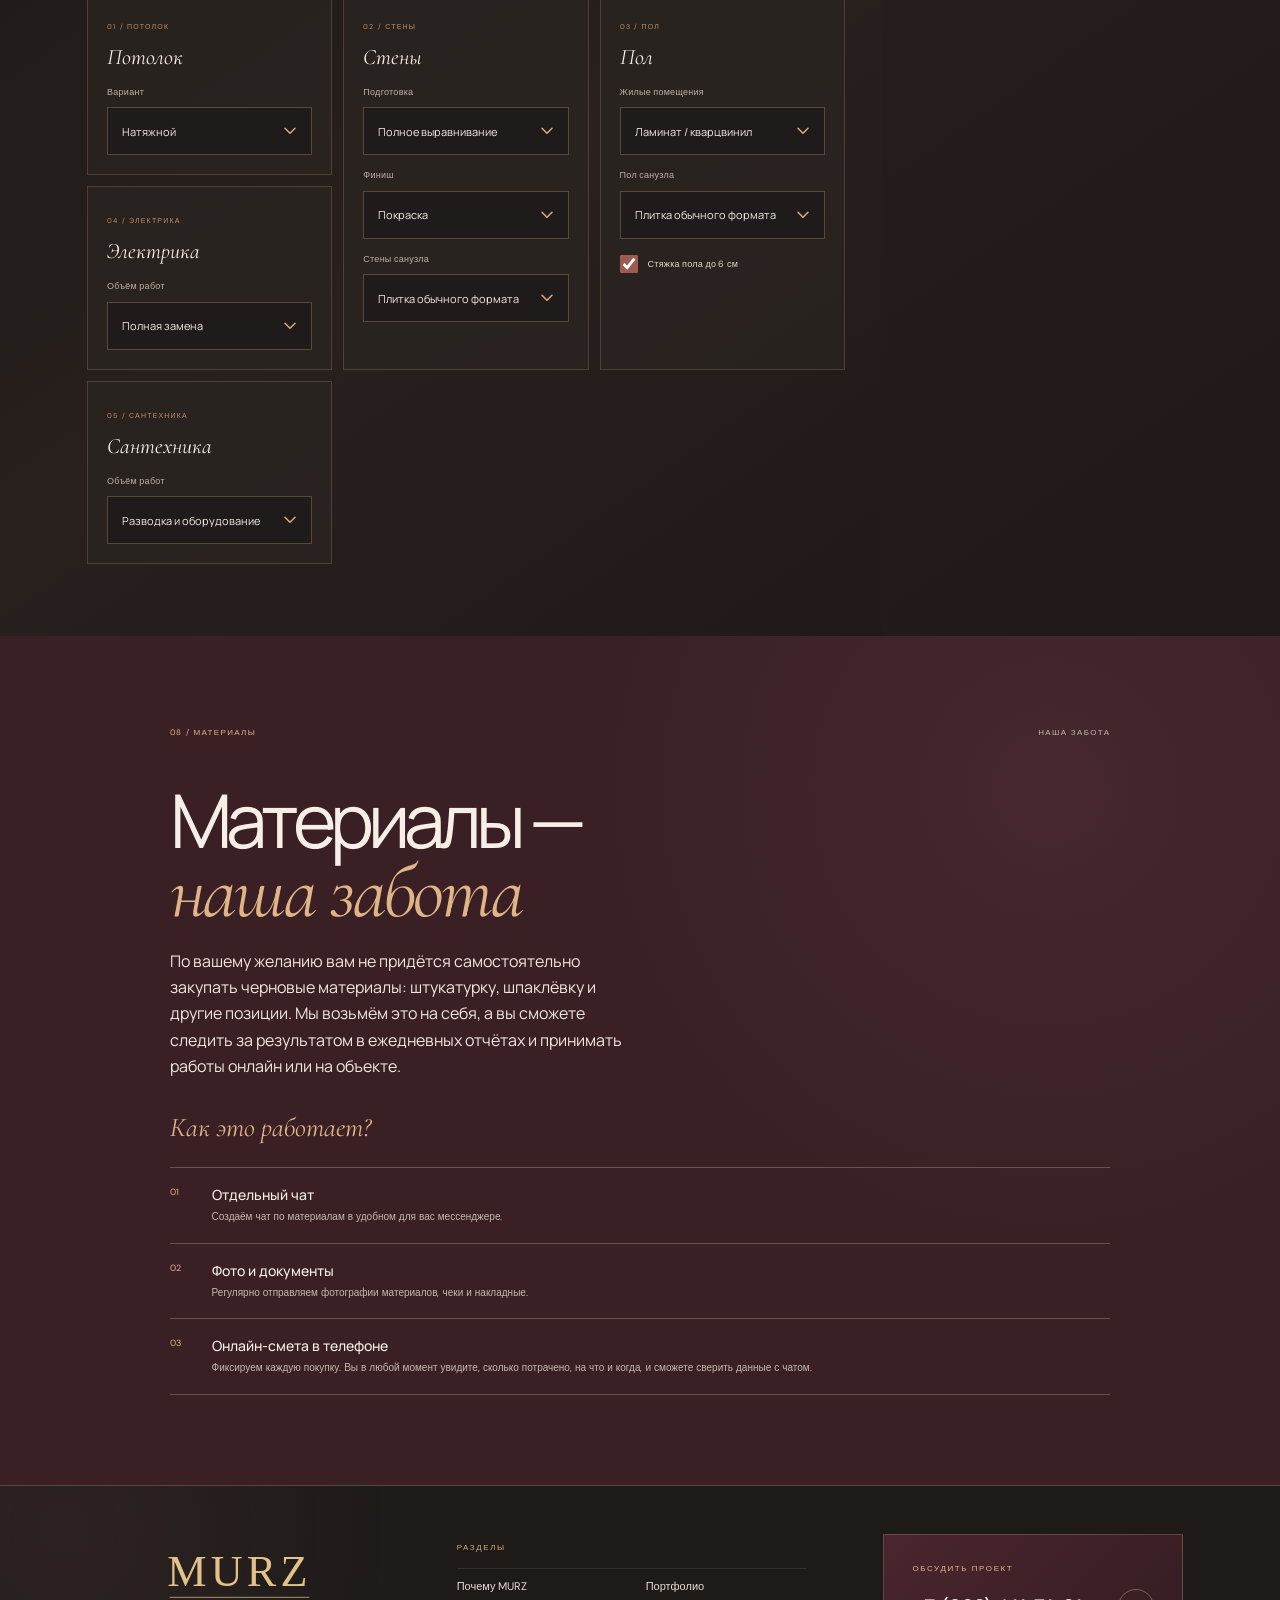
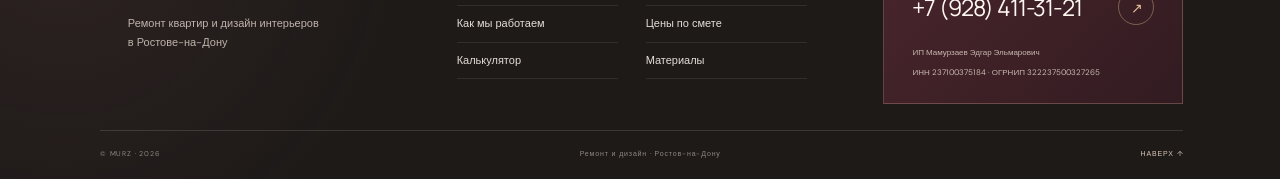
==== commit 8298d710: "Add 40.9 square meter apartment gallery" ====
--- a/index.html
+++ b/index.html
@@ -72,7 +72,8 @@
       <button class="project-card" type="button" data-project="73" aria-haspopup="dialog" aria-controls="project-gallery"><img src="images/project-73/IMG_2297.JPG" alt="" loading="lazy"><span class="project-card-caption"><span>РЕМОНТ КВАРТИРЫ</span><strong>Квартира · 73 м²</strong><small>СМОТРЕТЬ ПРОЕКТ ↗</small></span></button>
       <button class="project-card" type="button" data-project="48" aria-haspopup="dialog" aria-controls="project-gallery"><img src="images/project-48/IMG_2120.JPG" alt="" loading="lazy"><span class="project-card-caption"><span>РЕМОНТ КВАРТИРЫ</span><strong>Квартира · 48 м²</strong><small>СМОТРЕТЬ ПРОЕКТ ↗</small></span></button>
       <button class="project-card" type="button" data-project="44" aria-haspopup="dialog" aria-controls="project-gallery"><img src="images/project-44/IMG_2176.JPG" alt="" loading="lazy"><span class="project-card-caption"><span>РЕМОНТ КВАРТИРЫ</span><strong>Квартира · 44 м²</strong><small>СМОТРЕТЬ ПРОЕКТ ↗</small></span></button>
-      <button class="project-card" type="button" data-project="72" aria-haspopup="dialog" aria-controls="project-gallery"><img src="images/project-72/IMG_2120.JPG" alt="" loading="lazy"><span class="project-card-caption"><span>РЕМОНТ КВАРТИРЫ</span><strong>Квартира · 72 м²</strong><small>СМОТРЕТЬ ПРОЕКТ ↗</small></span></button></div>
+      <button class="project-card" type="button" data-project="72" aria-haspopup="dialog" aria-controls="project-gallery"><img src="images/project-72/IMG_2120.JPG" alt="" loading="lazy"><span class="project-card-caption"><span>РЕМОНТ КВАРТИРЫ</span><strong>Квартира · 72 м²</strong><small>СМОТРЕТЬ ПРОЕКТ ↗</small></span></button>
+      <button class="project-card" type="button" data-project="40.9" aria-haspopup="dialog" aria-controls="project-gallery"><img src="images/project-40.9/IMG_2139.JPG" alt="" loading="lazy"><span class="project-card-caption"><span>РЕМОНТ КВАРТИРЫ</span><strong>Квартира · 40,9 м²</strong><small>СМОТРЕТЬ ПРОЕКТ ↗</small></span></button></div>
     </section>
     <dialog class="project-dialog" id="project-gallery" aria-labelledby="project-title"><div class="project-dialog-head"><div><span>ПОРТФОЛИО MURZ</span><h2 id="project-title">Квартира · 83 м²</h2></div><button type="button" class="project-close" aria-label="Закрыть галерею">×</button></div><div class="project-grid"></div></dialog>
     <dialog class="project-lightbox" id="project-lightbox" aria-label="Просмотр фотографии"><button type="button" class="lightbox-close" aria-label="Закрыть просмотр">×</button><button type="button" class="lightbox-prev" aria-label="Предыдущее фото">←</button><img alt=""><button type="button" class="lightbox-next" aria-label="Следующее фото">→</button><span class="lightbox-counter" aria-live="polite"></span></dialog>
@@ -270,6 +271,6 @@
     </div>
     <div class="footer-bottom"><span>© MURZ · 2026</span><span>Ремонт и дизайн · Ростов-на-Дону</span><a href="#top">НАВЕРХ ↑</a></div>
   </footer>
-  <script src="site.js?v=maison-version-20261117-6" defer></script>
+  <script src="site.js?v=maison-version-20261117-7" defer></script>
 </body>
 </html>
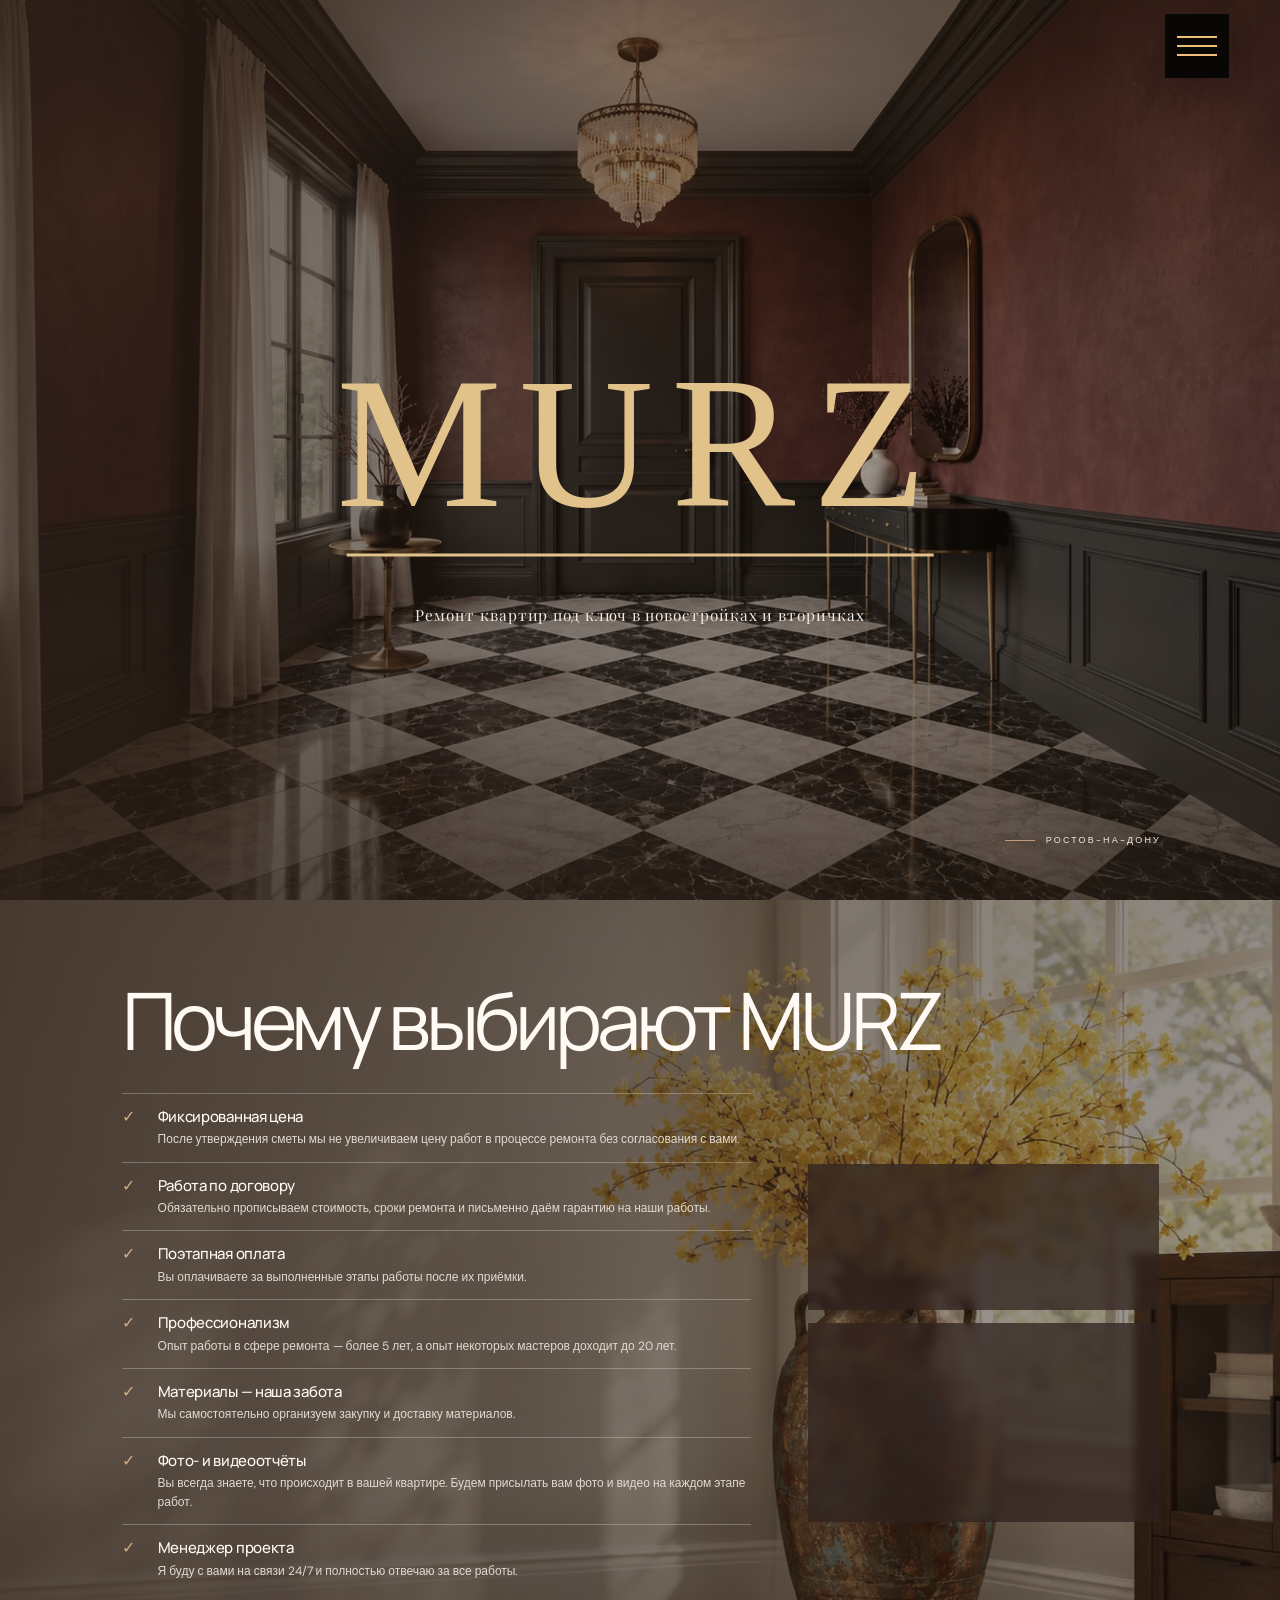
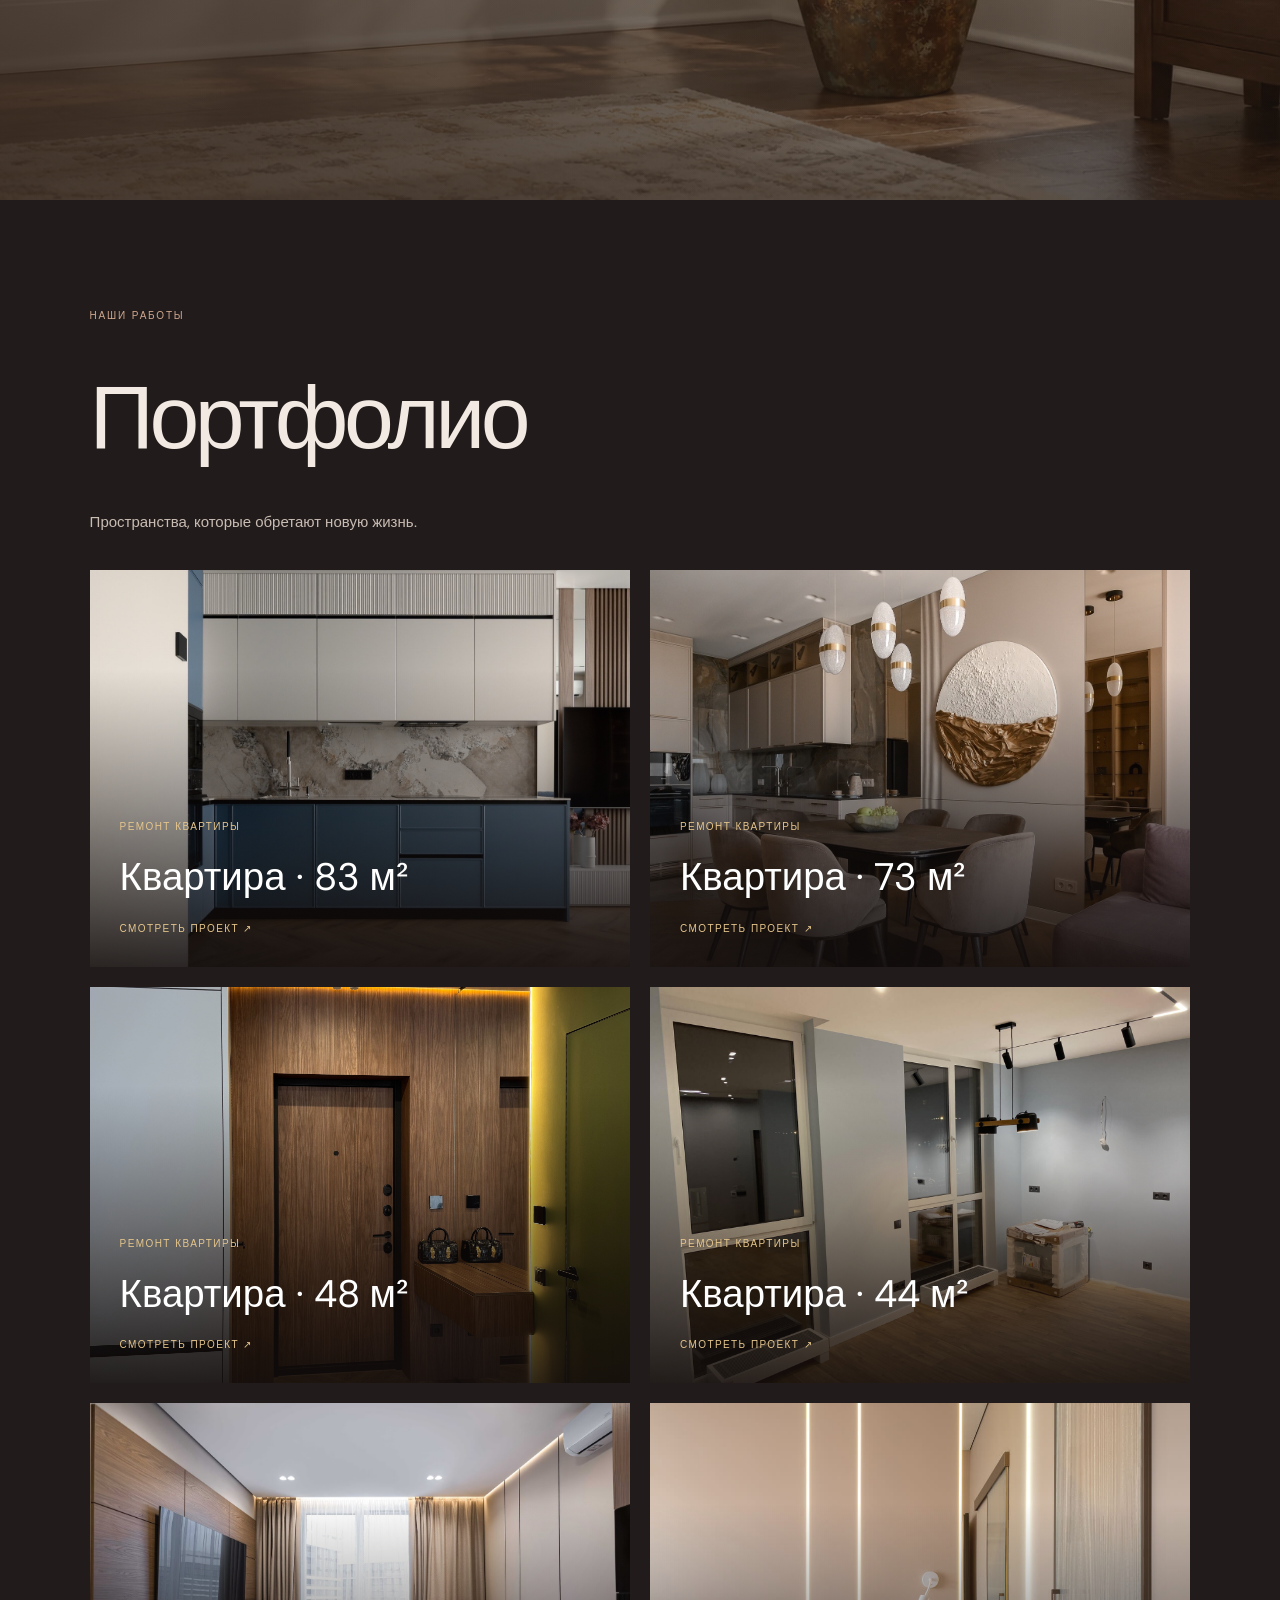
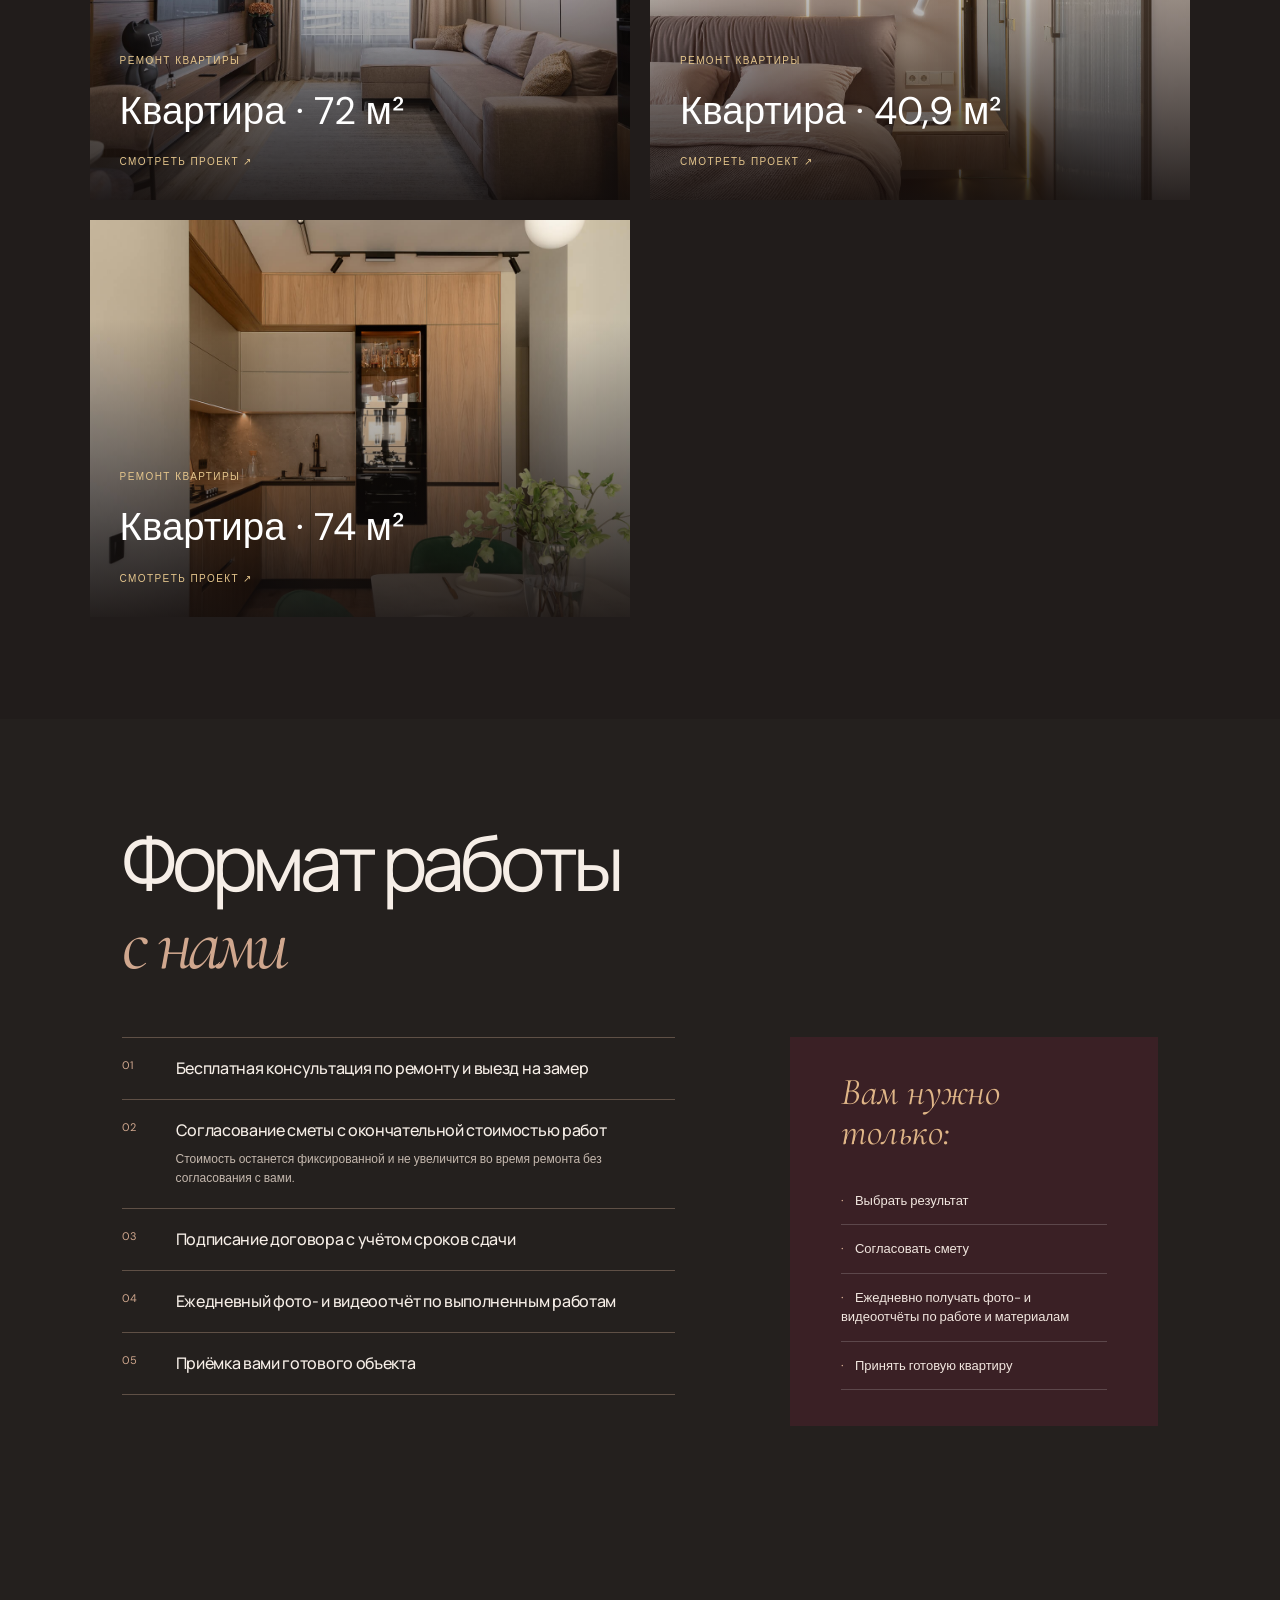
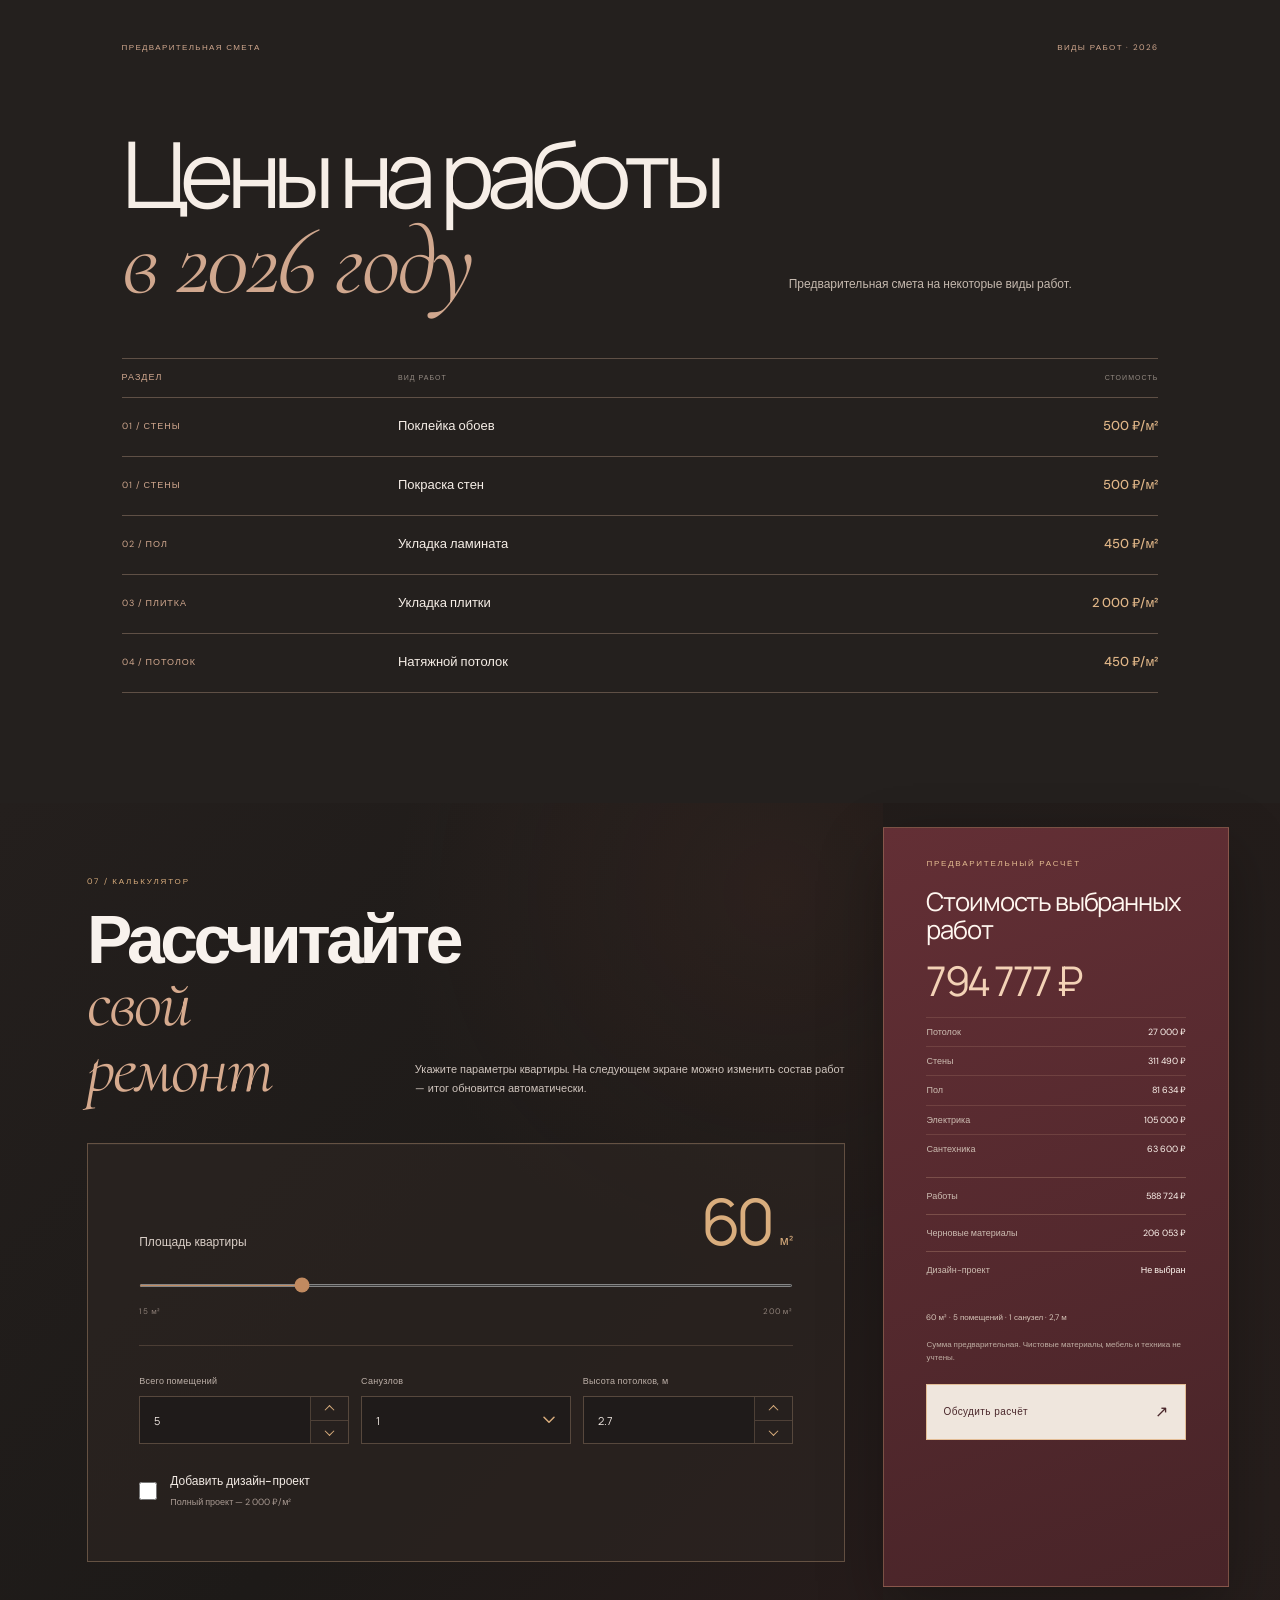
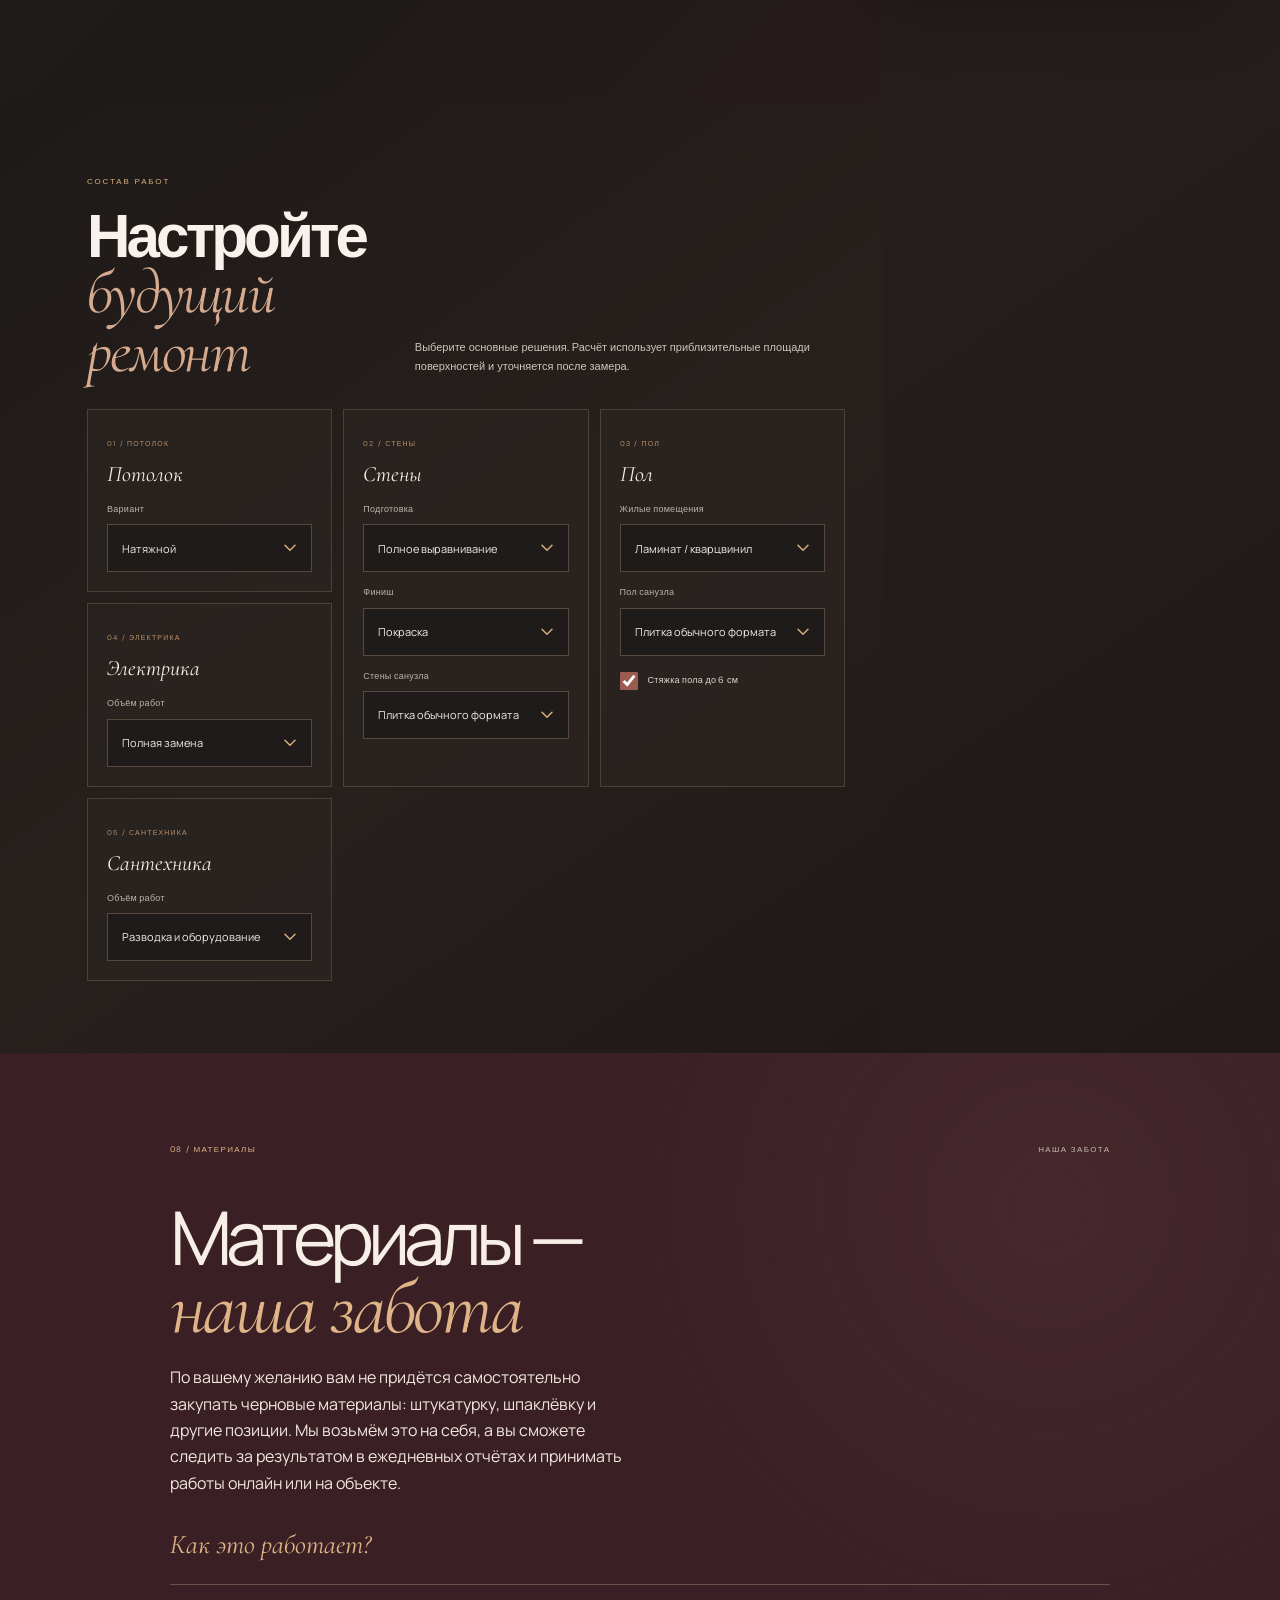
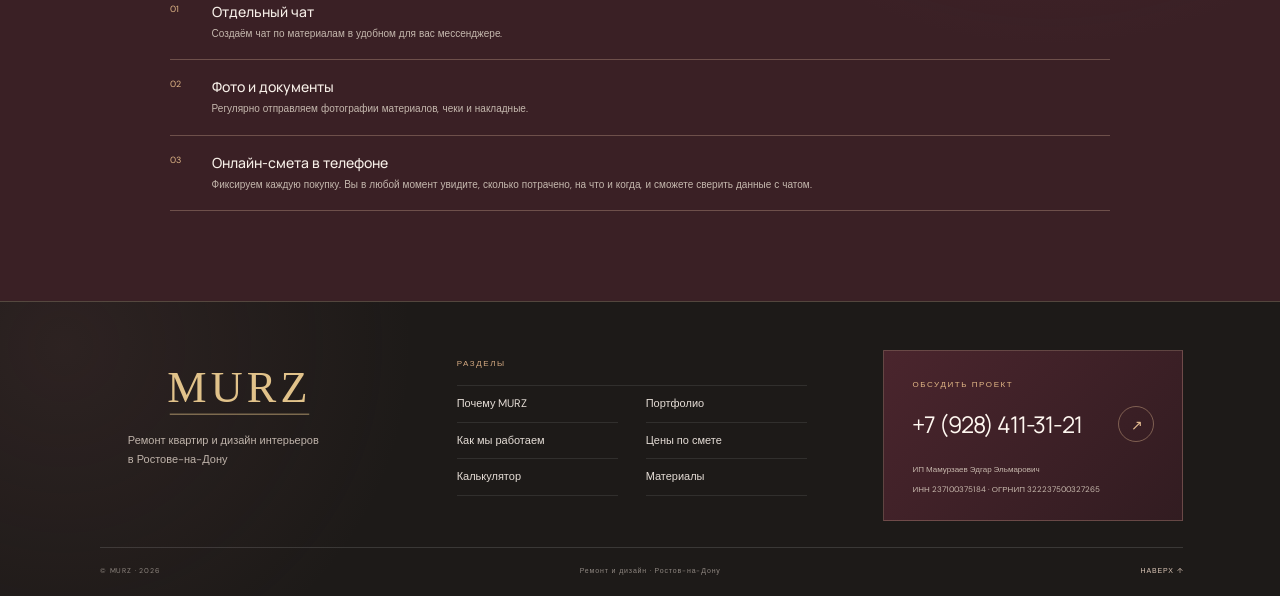
==== commit 65d7109d: "Add 74 square meter apartment gallery" ====
--- a/index.html
+++ b/index.html
@@ -73,7 +73,8 @@
       <button class="project-card" type="button" data-project="48" aria-haspopup="dialog" aria-controls="project-gallery"><img src="images/project-48/IMG_2120.JPG" alt="" loading="lazy"><span class="project-card-caption"><span>РЕМОНТ КВАРТИРЫ</span><strong>Квартира · 48 м²</strong><small>СМОТРЕТЬ ПРОЕКТ ↗</small></span></button>
       <button class="project-card" type="button" data-project="44" aria-haspopup="dialog" aria-controls="project-gallery"><img src="images/project-44/IMG_2176.JPG" alt="" loading="lazy"><span class="project-card-caption"><span>РЕМОНТ КВАРТИРЫ</span><strong>Квартира · 44 м²</strong><small>СМОТРЕТЬ ПРОЕКТ ↗</small></span></button>
       <button class="project-card" type="button" data-project="72" aria-haspopup="dialog" aria-controls="project-gallery"><img src="images/project-72/IMG_2120.JPG" alt="" loading="lazy"><span class="project-card-caption"><span>РЕМОНТ КВАРТИРЫ</span><strong>Квартира · 72 м²</strong><small>СМОТРЕТЬ ПРОЕКТ ↗</small></span></button>
-      <button class="project-card" type="button" data-project="40.9" aria-haspopup="dialog" aria-controls="project-gallery"><img src="images/project-40.9/IMG_2139.JPG" alt="" loading="lazy"><span class="project-card-caption"><span>РЕМОНТ КВАРТИРЫ</span><strong>Квартира · 40,9 м²</strong><small>СМОТРЕТЬ ПРОЕКТ ↗</small></span></button></div>
+      <button class="project-card" type="button" data-project="40.9" aria-haspopup="dialog" aria-controls="project-gallery"><img src="images/project-40.9/IMG_2139.JPG" alt="" loading="lazy"><span class="project-card-caption"><span>РЕМОНТ КВАРТИРЫ</span><strong>Квартира · 40,9 м²</strong><small>СМОТРЕТЬ ПРОЕКТ ↗</small></span></button>
+      <button class="project-card" type="button" data-project="74" aria-haspopup="dialog" aria-controls="project-gallery"><img src="images/project-74/IMG_2120.JPG" alt="" loading="lazy"><span class="project-card-caption"><span>РЕМОНТ КВАРТИРЫ</span><strong>Квартира · 74 м²</strong><small>СМОТРЕТЬ ПРОЕКТ ↗</small></span></button></div>
     </section>
     <dialog class="project-dialog" id="project-gallery" aria-labelledby="project-title"><div class="project-dialog-head"><div><span>ПОРТФОЛИО MURZ</span><h2 id="project-title">Квартира · 83 м²</h2></div><button type="button" class="project-close" aria-label="Закрыть галерею">×</button></div><div class="project-grid"></div></dialog>
     <dialog class="project-lightbox" id="project-lightbox" aria-label="Просмотр фотографии"><button type="button" class="lightbox-close" aria-label="Закрыть просмотр">×</button><button type="button" class="lightbox-prev" aria-label="Предыдущее фото">←</button><img alt=""><button type="button" class="lightbox-next" aria-label="Следующее фото">→</button><span class="lightbox-counter" aria-live="polite"></span></dialog>
@@ -271,6 +272,6 @@
     </div>
     <div class="footer-bottom"><span>© MURZ · 2026</span><span>Ремонт и дизайн · Ростов-на-Дону</span><a href="#top">НАВЕРХ ↑</a></div>
   </footer>
-  <script src="site.js?v=maison-version-20261117-7" defer></script>
+  <script src="site.js?v=maison-version-20261117-8" defer></script>
 </body>
 </html>
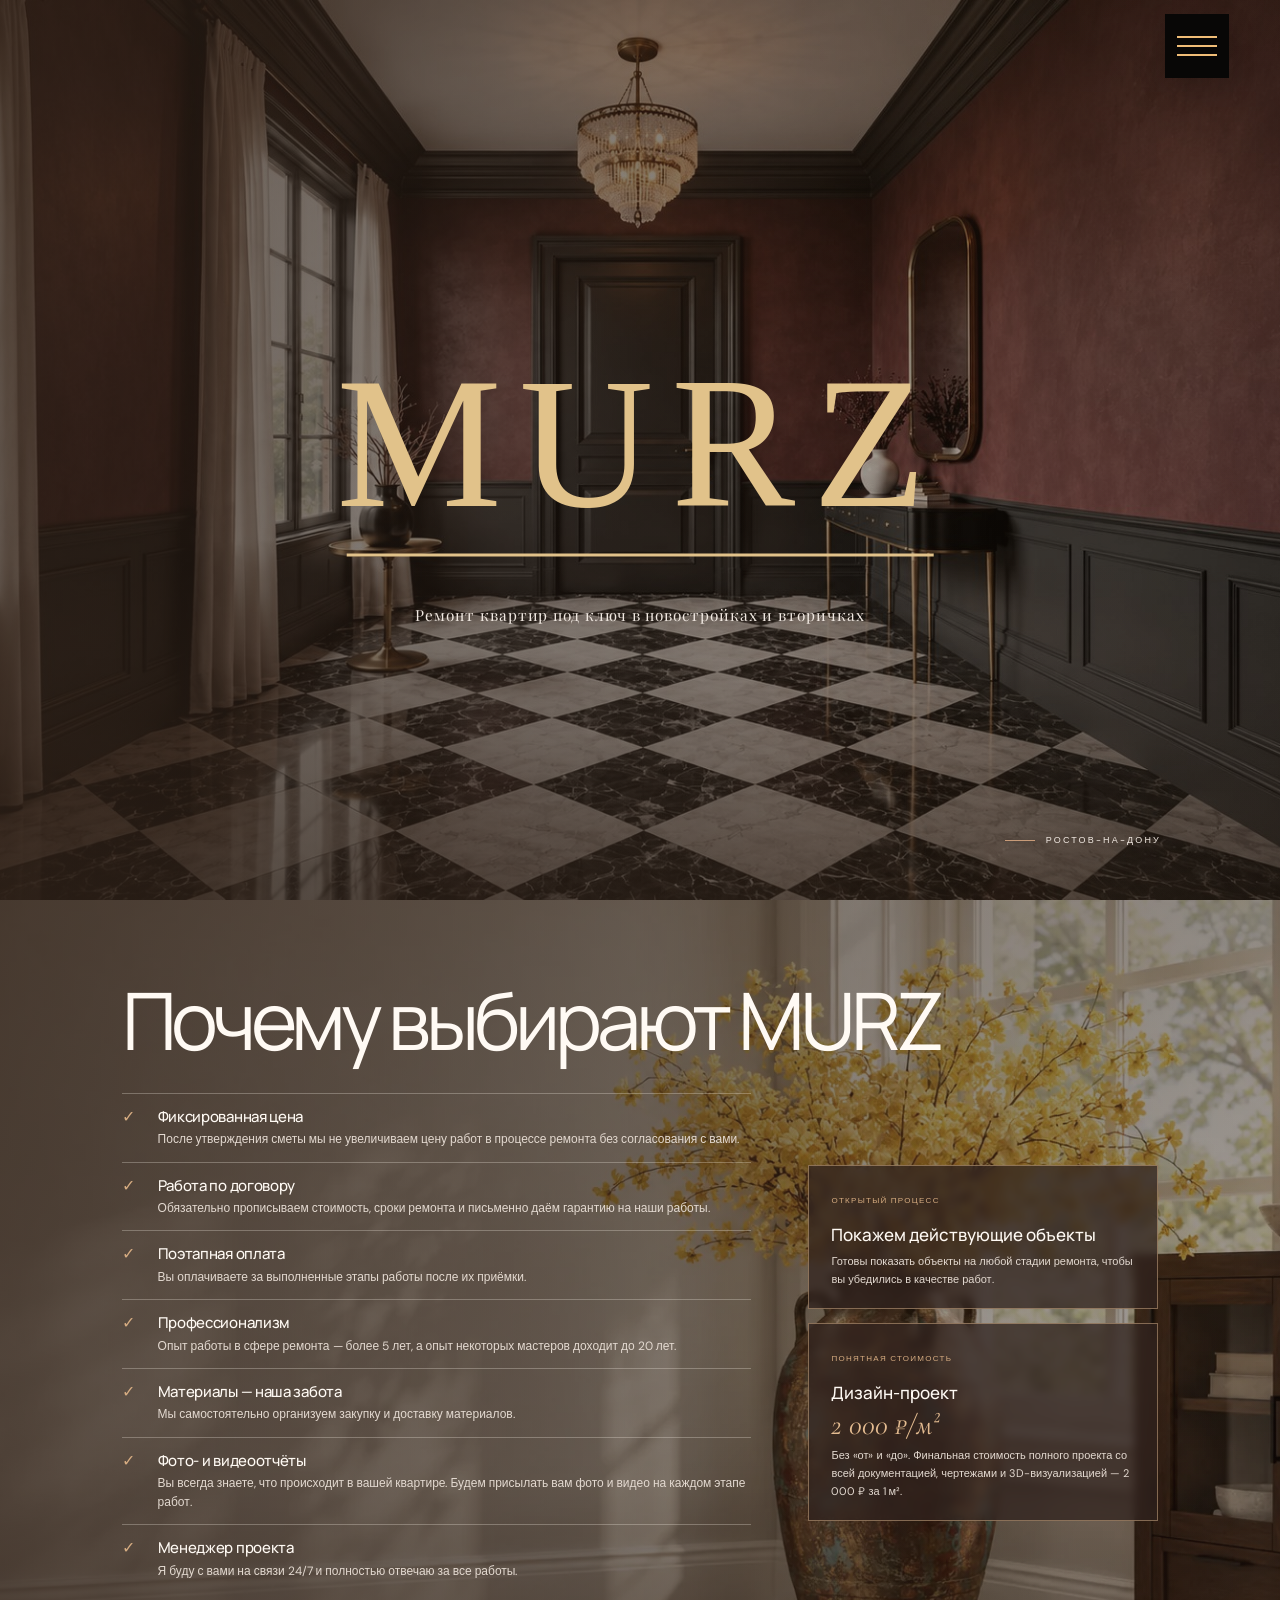
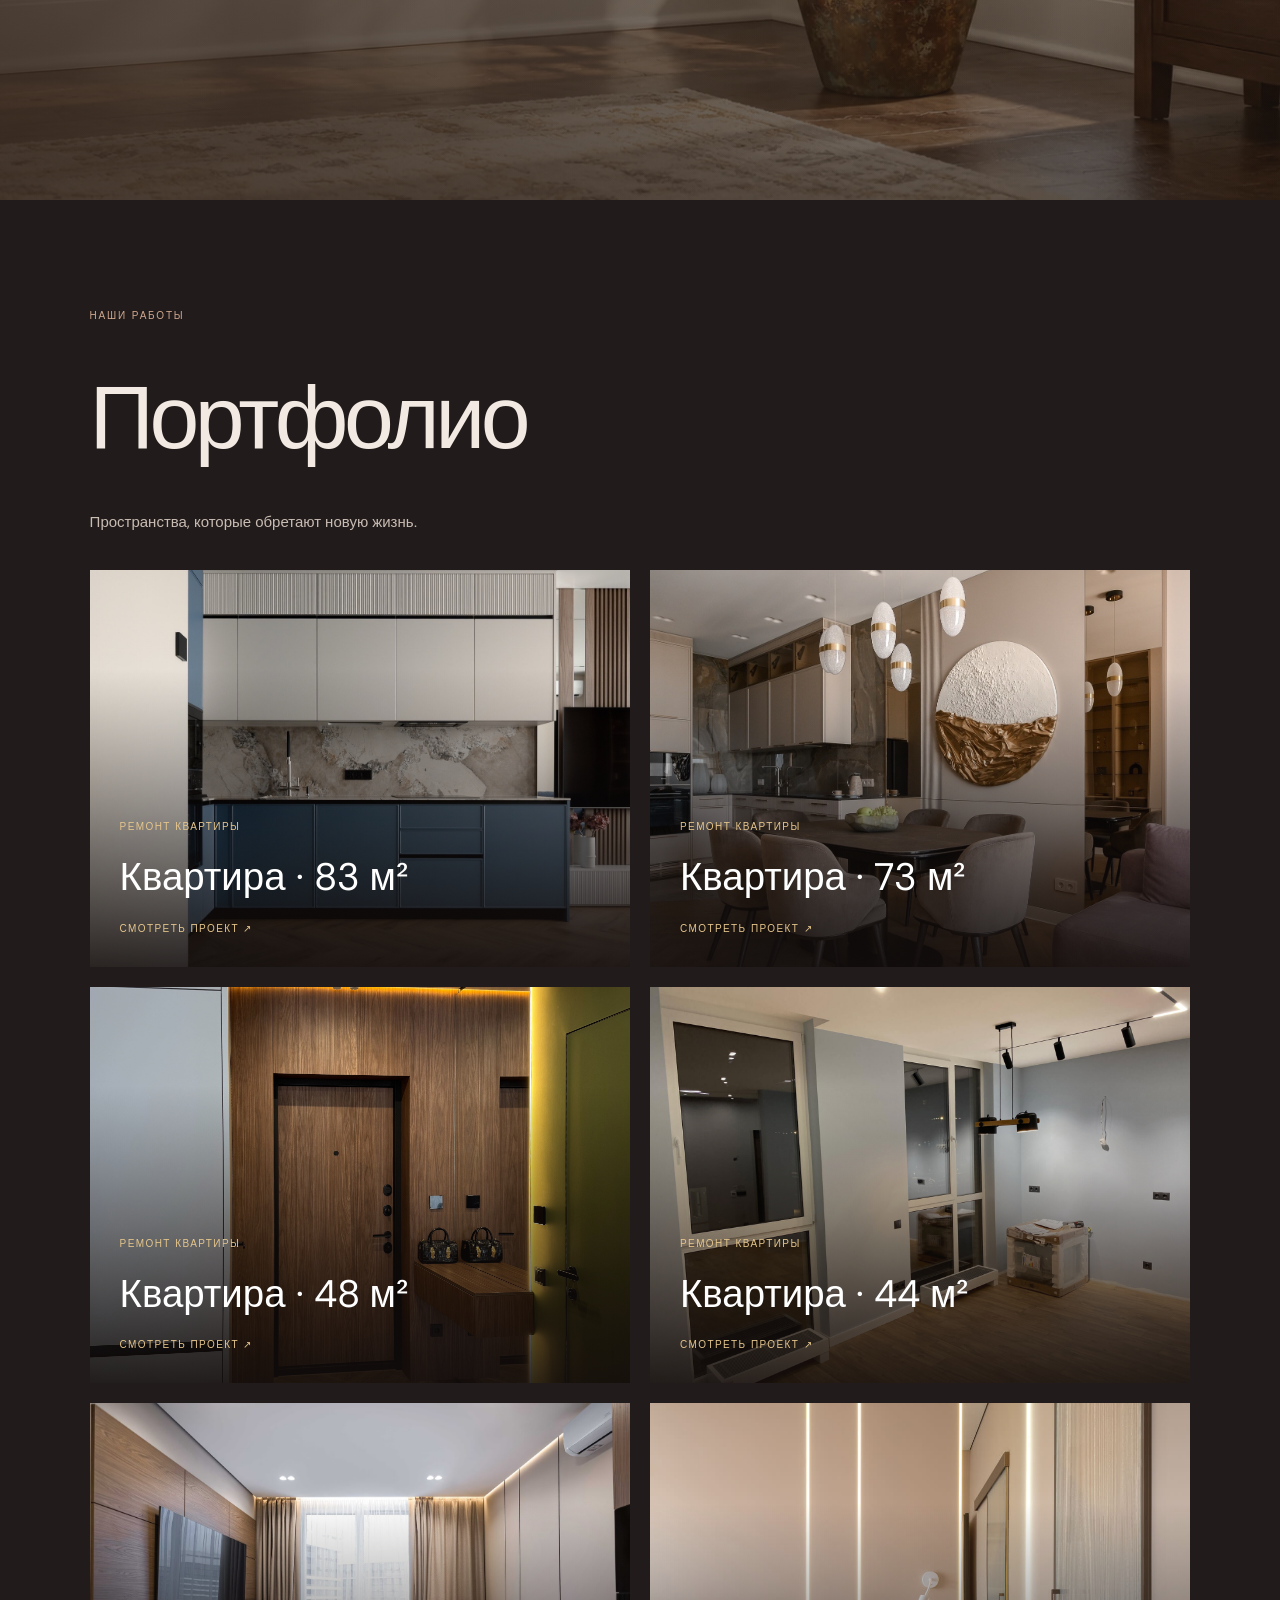
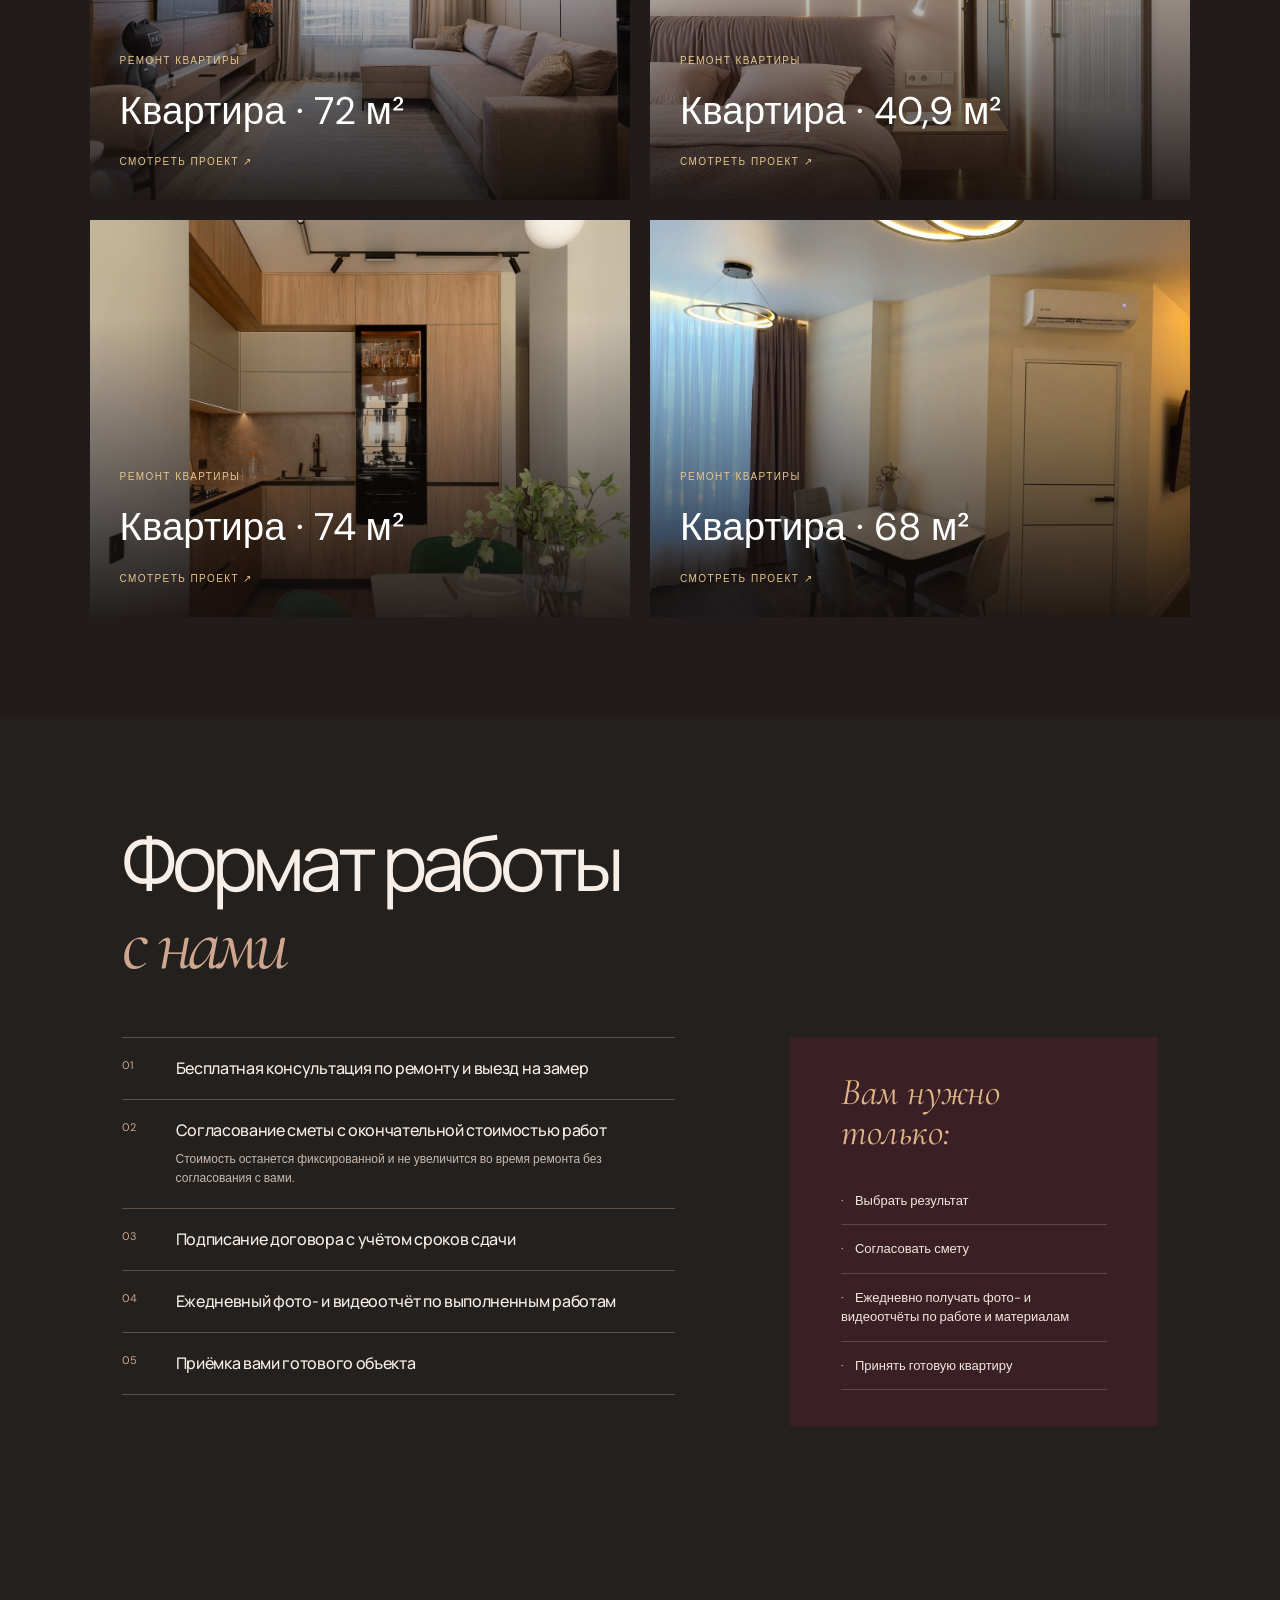
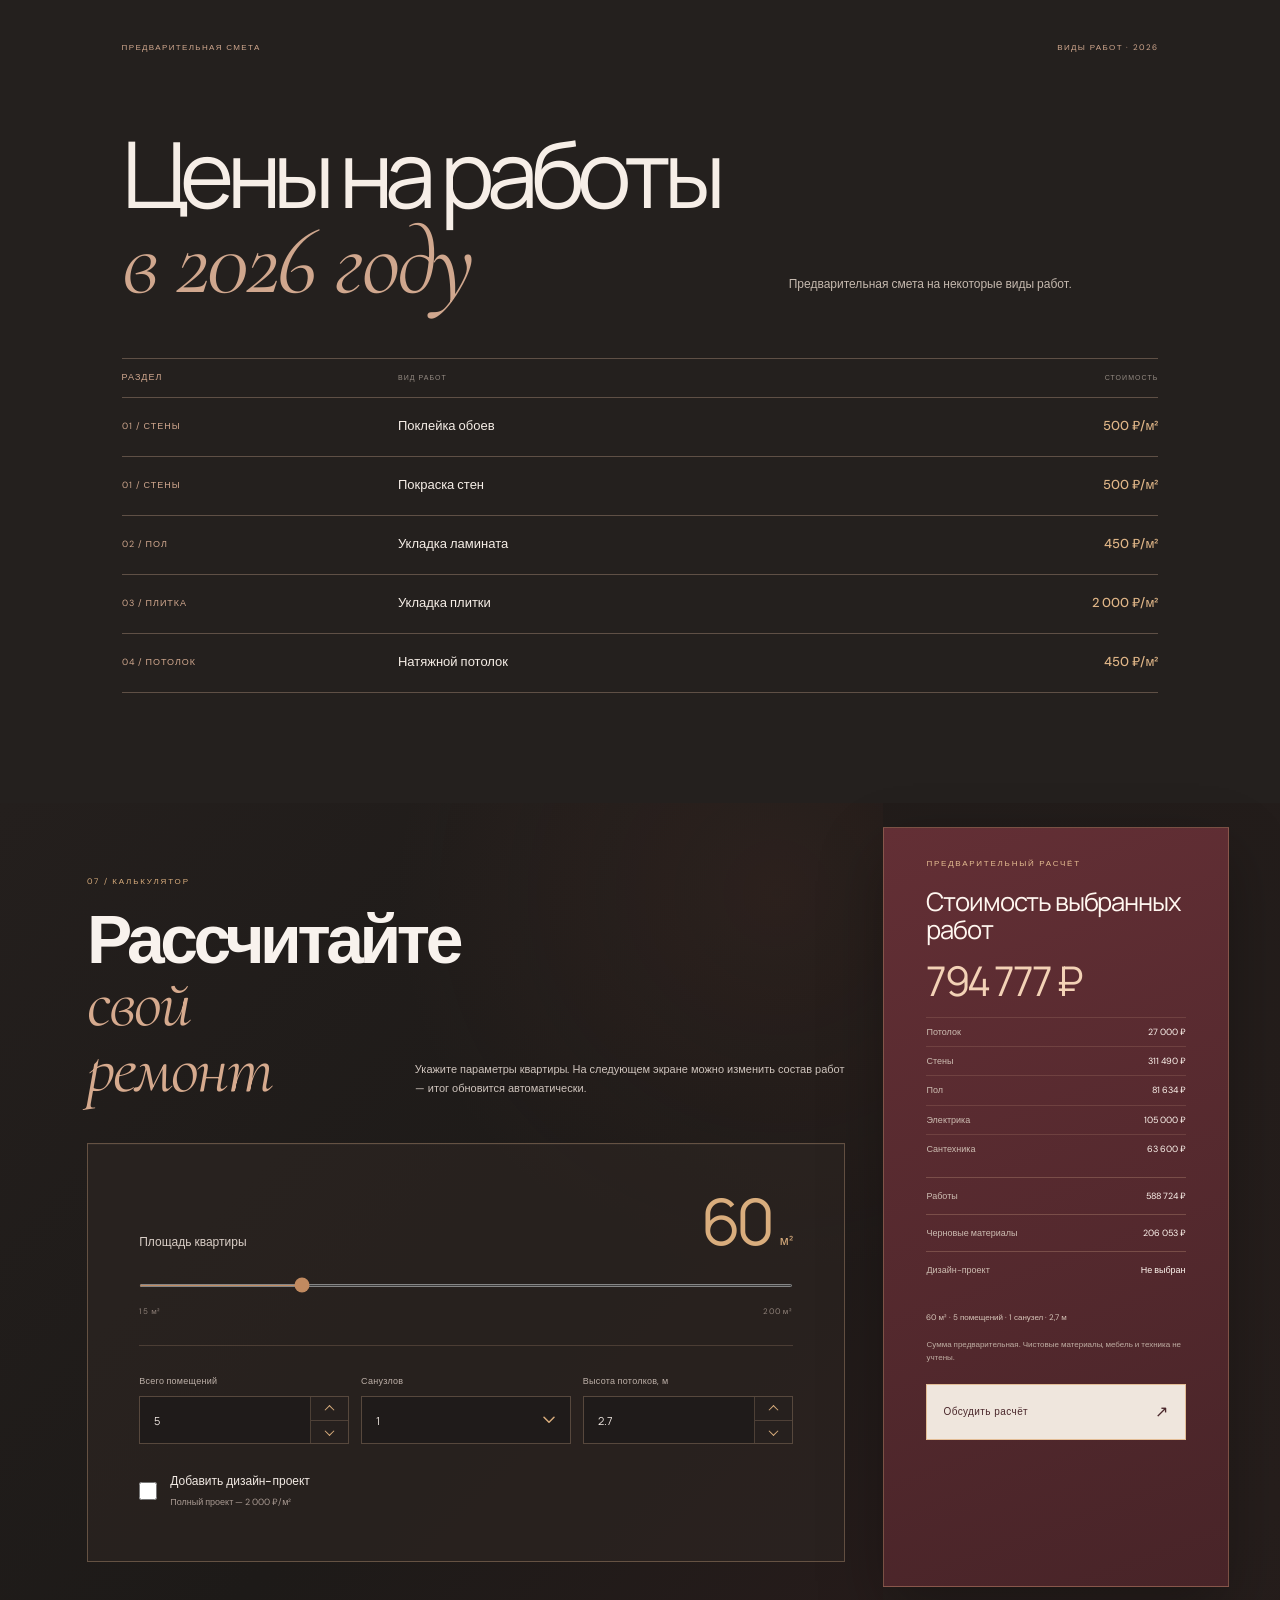
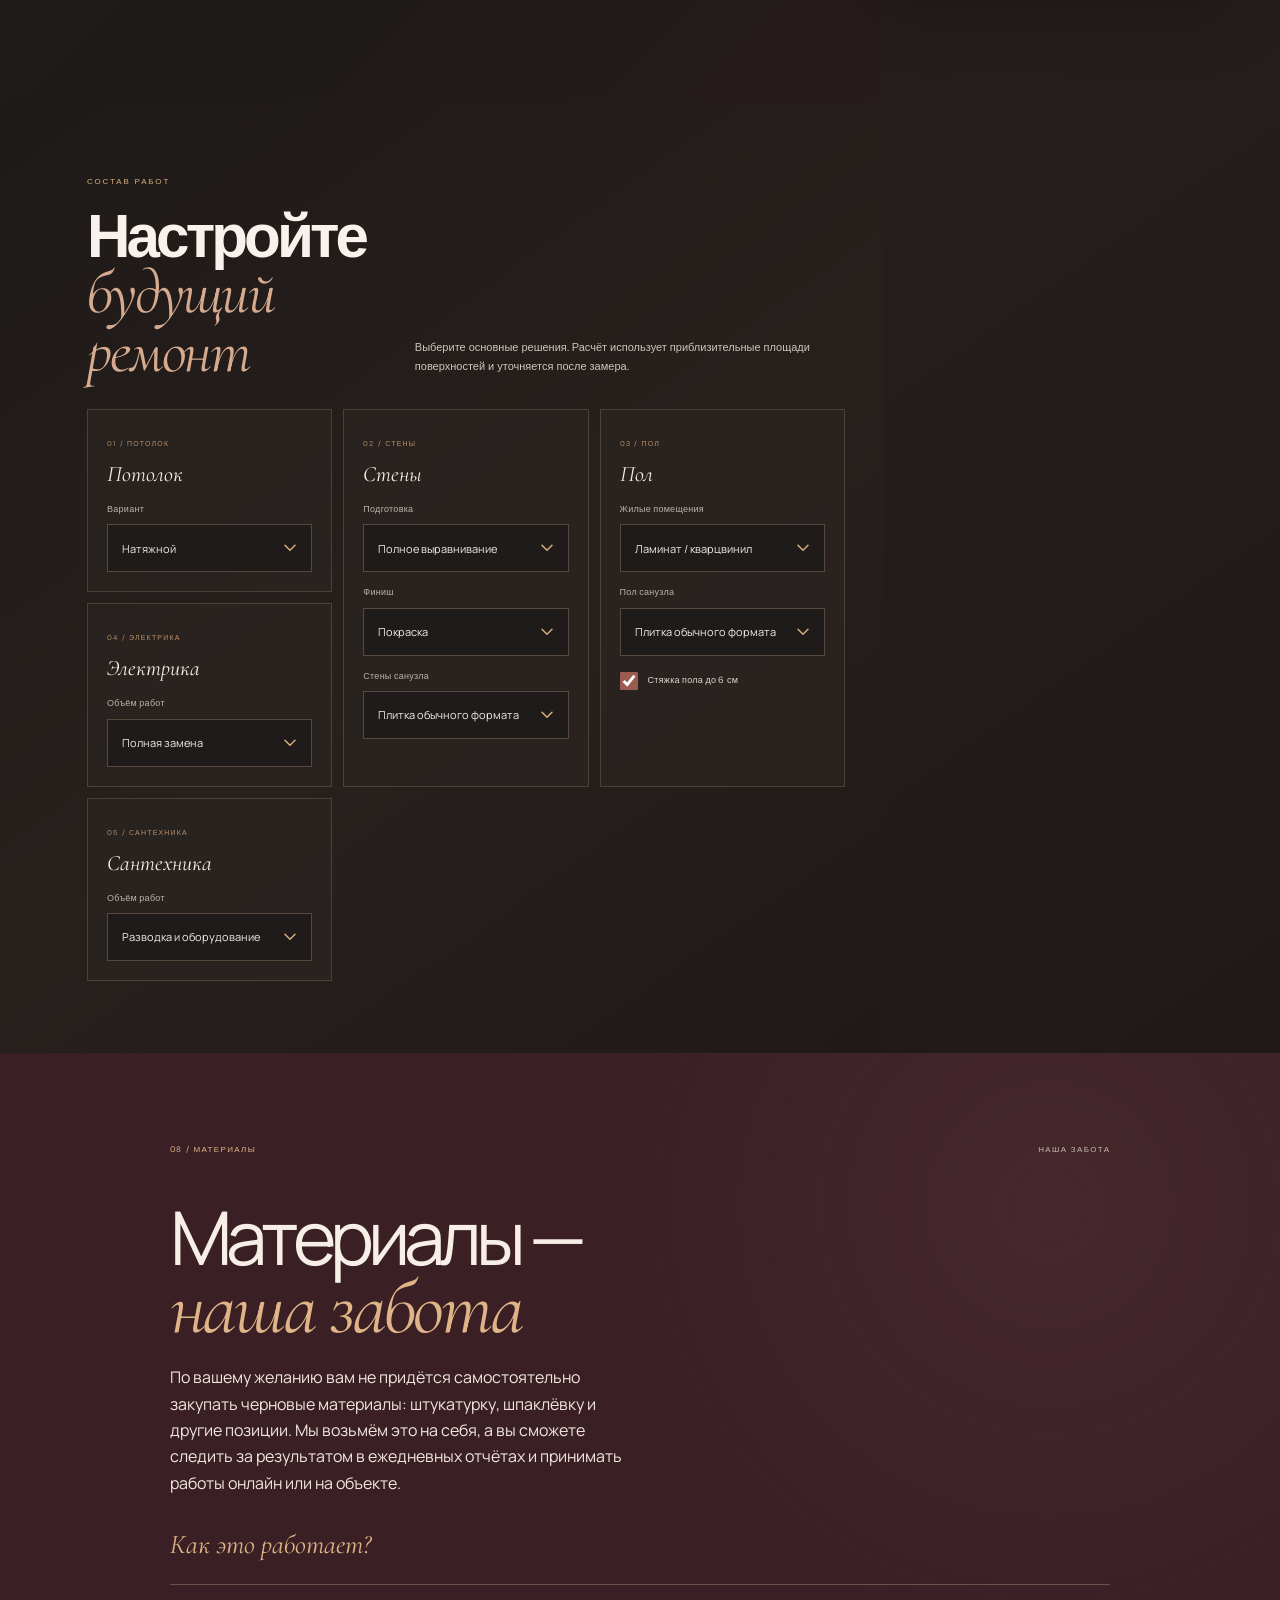
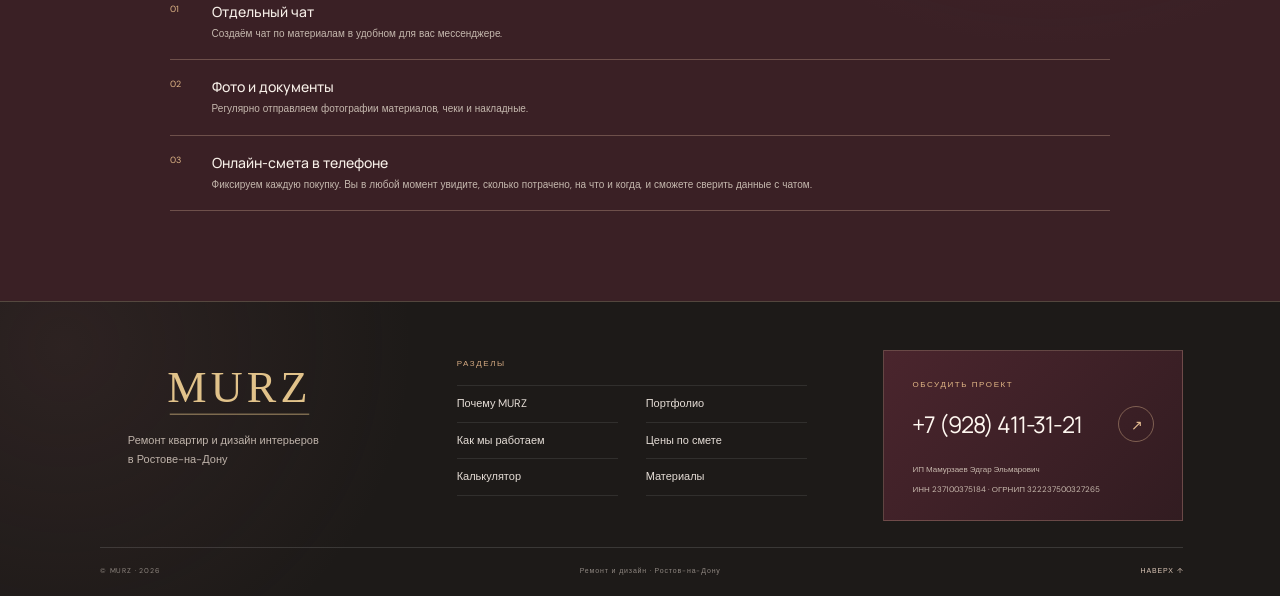
==== commit 25fea852: "Add 68 square meter apartment gallery" ====
--- a/index.html
+++ b/index.html
@@ -74,7 +74,8 @@
       <button class="project-card" type="button" data-project="44" aria-haspopup="dialog" aria-controls="project-gallery"><img src="images/project-44/IMG_2176.JPG" alt="" loading="lazy"><span class="project-card-caption"><span>РЕМОНТ КВАРТИРЫ</span><strong>Квартира · 44 м²</strong><small>СМОТРЕТЬ ПРОЕКТ ↗</small></span></button>
       <button class="project-card" type="button" data-project="72" aria-haspopup="dialog" aria-controls="project-gallery"><img src="images/project-72/IMG_2120.JPG" alt="" loading="lazy"><span class="project-card-caption"><span>РЕМОНТ КВАРТИРЫ</span><strong>Квартира · 72 м²</strong><small>СМОТРЕТЬ ПРОЕКТ ↗</small></span></button>
       <button class="project-card" type="button" data-project="40.9" aria-haspopup="dialog" aria-controls="project-gallery"><img src="images/project-40.9/IMG_2139.JPG" alt="" loading="lazy"><span class="project-card-caption"><span>РЕМОНТ КВАРТИРЫ</span><strong>Квартира · 40,9 м²</strong><small>СМОТРЕТЬ ПРОЕКТ ↗</small></span></button>
-      <button class="project-card" type="button" data-project="74" aria-haspopup="dialog" aria-controls="project-gallery"><img src="images/project-74/IMG_2120.JPG" alt="" loading="lazy"><span class="project-card-caption"><span>РЕМОНТ КВАРТИРЫ</span><strong>Квартира · 74 м²</strong><small>СМОТРЕТЬ ПРОЕКТ ↗</small></span></button></div>
+      <button class="project-card" type="button" data-project="74" aria-haspopup="dialog" aria-controls="project-gallery"><img src="images/project-74/IMG_2120.JPG" alt="" loading="lazy"><span class="project-card-caption"><span>РЕМОНТ КВАРТИРЫ</span><strong>Квартира · 74 м²</strong><small>СМОТРЕТЬ ПРОЕКТ ↗</small></span></button>
+      <button class="project-card" type="button" data-project="68" aria-haspopup="dialog" aria-controls="project-gallery"><img src="images/project-68/IMG_6801.JPG" alt="" loading="lazy"><span class="project-card-caption"><span>РЕМОНТ КВАРТИРЫ</span><strong>Квартира · 68 м²</strong><small>СМОТРЕТЬ ПРОЕКТ ↗</small></span></button></div>
     </section>
     <dialog class="project-dialog" id="project-gallery" aria-labelledby="project-title"><div class="project-dialog-head"><div><span>ПОРТФОЛИО MURZ</span><h2 id="project-title">Квартира · 83 м²</h2></div><button type="button" class="project-close" aria-label="Закрыть галерею">×</button></div><div class="project-grid"></div></dialog>
     <dialog class="project-lightbox" id="project-lightbox" aria-label="Просмотр фотографии"><button type="button" class="lightbox-close" aria-label="Закрыть просмотр">×</button><button type="button" class="lightbox-prev" aria-label="Предыдущее фото">←</button><img alt=""><button type="button" class="lightbox-next" aria-label="Следующее фото">→</button><span class="lightbox-counter" aria-live="polite"></span></dialog>
@@ -272,6 +273,6 @@
     </div>
     <div class="footer-bottom"><span>© MURZ · 2026</span><span>Ремонт и дизайн · Ростов-на-Дону</span><a href="#top">НАВЕРХ ↑</a></div>
   </footer>
-  <script src="site.js?v=maison-version-20261117-8" defer></script>
+  <script src="site.js?v=maison-version-20261117-9" defer></script>
 </body>
 </html>
